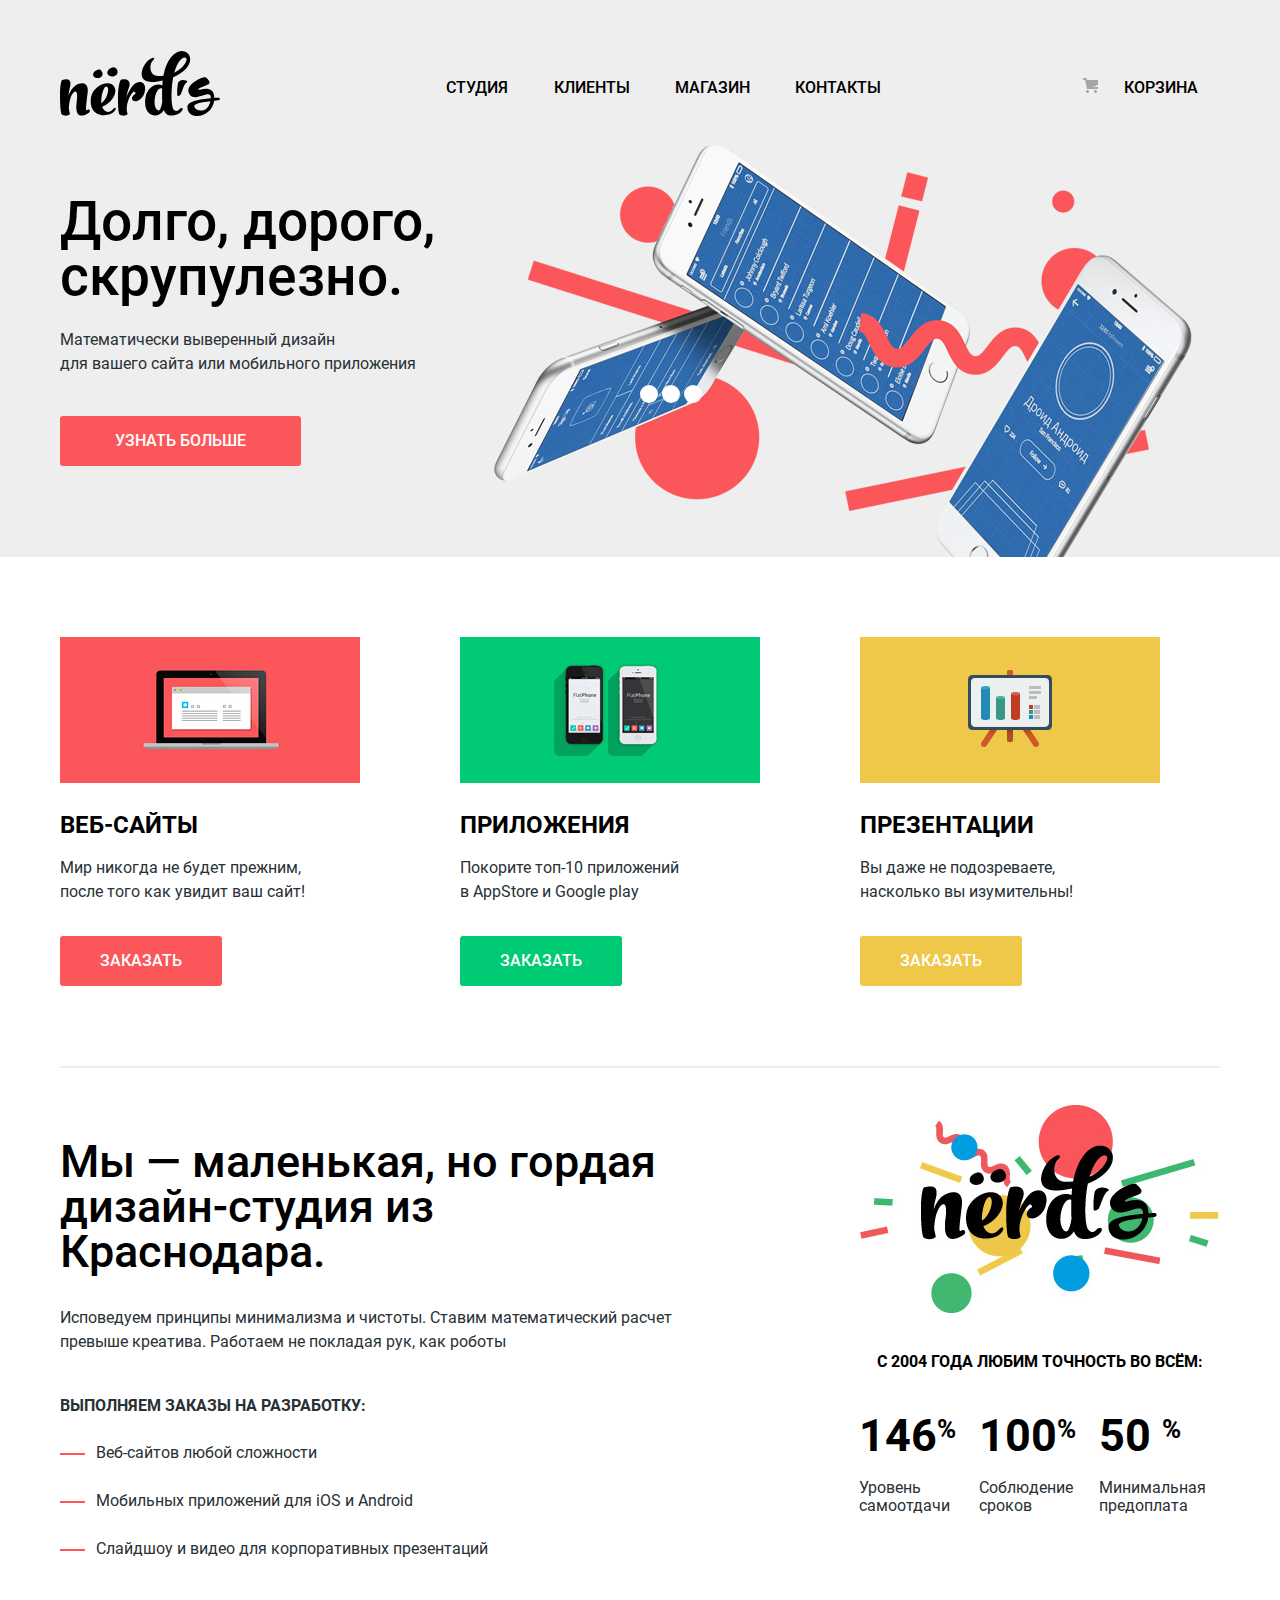
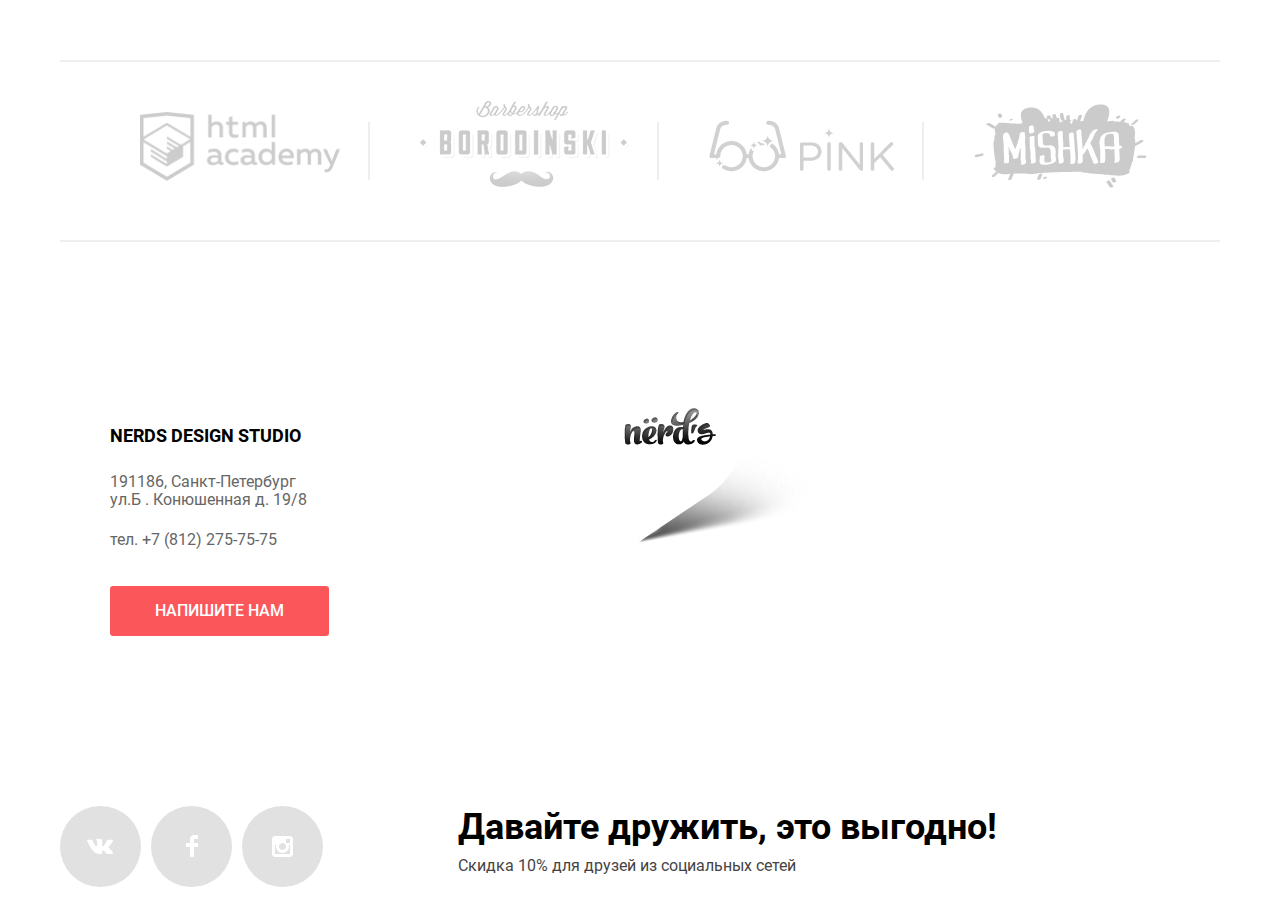
==== index.html @ 98591661 "Внес правки" ====
<!DOCTYPE html>
<html class="page" lang="ru">

<head>
  <meta charset="utf-8">
  <title>HTML Academy: Нёрдс</title>

  <link rel="icon" href="favicon.ico">
  <link rel="icon" href="img/favicon.svg" type="image/svg+xml">
  <link rel="apple-touch-icon" href="favicon/180.png">
  <link rel="manifest" href="manifest.webmanifest">
  <link rel="stylesheet" href="css/normalize.css">
  <link rel="stylesheet" href="css/style.css">

</head>

<body class="page__body">
  <h1 class="visually-hidden">Веб-студия Нёрдс</h1>


  <header class="header">

    <!--Меню сайта , navigation-->
    <nav class="navigation wrapper">

      <a class="navigation__logo" href="">
        <svg width="160" height="66" viewBox="0 0 160 66" fill="none" xmlns="http://www.w3.org/2000/svg">
          <path fill-rule="evenodd" clip-rule="evenodd"
            d="M48.031 24.783C51.682 28.757 59.647 25.158 57.062 19.861C55.336 16.305 52.75 17.13 50.904 18.041C47.208 19.82 46.509 23.088 48.031 24.783ZM42.105 22.002C44.481 26.868 37.168 30.173 33.813 26.523C32.415 24.968 33.058 21.963 36.449 20.33C38.146 19.494 40.522 18.734 42.105 22.002ZM157.936 50.374C156.715 50.5332 155.442 50.6425 154.221 50.7474L154.179 50.751V50.807C151.764 68.171 127.991 71.038 127.4 57.406C127.131 51.239 138.993 49.456 150.798 48.318C151.007 42.9112 147.233 44.1234 142.648 45.5959C137.829 47.1437 132.115 48.979 129.19 43.717C124.171 34.692 143.822 25.779 145.918 27.615C152.271 33.1766 149.4 34.2063 144.727 35.8824L144.539 35.95C135.049 39.36 138.748 40.057 140.028 39.676C147.597 37.423 154.394 38.636 154.34 47.993C154.955 47.9419 155.557 47.9025 156.154 47.8634L156.154 47.8634C156.807 47.8207 157.452 47.7784 158.097 47.722C160.403 47.507 160.564 50.157 157.936 50.374ZM150.422 51.13C141.298 52.158 133.409 53.566 134.269 56.485C135.985 62.058 147.846 63.303 150.422 51.13ZM117.79 34.23C116.975 39.88 116.996 45.881 117.678 45.918C118.012 45.937 119.982 45.572 120.617 44.411C121.226 43.2934 121.794 41.7543 122.388 40.141L122.388 40.1409L122.388 40.1409L122.388 40.1408L122.388 40.1407L122.388 40.1406L122.388 40.1405C123.586 36.8907 124.895 33.3397 126.883 32.324C129.725 30.873 118.795 27.279 117.79 34.23ZM28.883 62.666C20.964 68.004 14.664 66.825 16.671 51.818C18.121 40.914 15.723 40.297 13.549 42.376C10.704 45.073 8.921 52.099 8.865 58.788C9.12323 60.3951 9.45828 61.9889 9.869 63.564C10.203 65.194 4.962 66.879 1.895 64.575C0.837 63.79 0 55.865 0 45.131C0 36.307 1.171 30.236 2.23 29.956C10.259 27.765 11.542 31.304 9.813 37.937C9.12537 40.5343 8.65871 43.1851 8.418 45.861C10.091 41.197 12.489 37.376 15.221 35.688C22.637 31.024 28.826 33.215 27.655 42.489C25.648 59.069 25.481 61.316 27.265 60.024C29.496 58.45 30.945 61.262 28.883 62.666ZM41.766 65.142C47.176 65.761 52.807 64.074 54.982 60.59C56.821 57.667 55.316 56.655 53.197 59.015C48.737 64.131 44.109 61.826 42.158 56.655L42.66 56.487C52.082 52.721 57.992 42.493 54.257 36.704C49.126 28.723 33.069 35.86 31.061 47.045C29.221 57.386 34.016 64.299 41.766 65.142ZM41.377 53.172C47.232 49.013 49.183 39.852 47.566 37.267C45.838 34.57 42.492 38.784 41.321 49.013C41.21 50.474 41.21 51.878 41.377 53.172ZM77.125 51.051C79.188 50.376 81.494 48.499 83.091 45.992C83.538 45.289 83.914 44.657 84.43 43.012C84.3675 43.2111 84.3915 43.1204 84.4509 42.8953C84.5588 42.4863 84.7839 41.6335 84.82 41.271C84.82 41.215 84.876 40.932 84.932 40.822C86.157 33.965 81.921 30.086 76.065 33.009C72.776 34.638 68.706 40.822 66.253 47.51C66.866 43.912 67.925 40.484 69.096 37.111C71.103 31.154 67.368 28.119 60.956 29.862C59.896 30.143 57.945 37.955 57.945 46.779C57.945 57.513 58.503 63.695 59.562 64.483C62.628 66.843 68.092 65.101 67.535 63.527C67.3189 62.9291 67.1554 62.3284 66.9926 61.7303L66.977 61.673C66.977 61.504 66.977 61.335 66.922 61.167C65.861 54.196 69.933 44.532 73.278 41.946C74.17 41.215 75.396 41.721 75.564 43.632C72.832 44.981 71.94 47.342 71.94 48.353C71.94 51.107 74.727 51.781 77.125 51.051Z"
            fill="black" />
          <path fill-rule="evenodd" clip-rule="evenodd"
            d="M113.207 27.161C112.726 29.6539 112.354 32.1666 112.092 34.692C111.033 44.752 111.48 53.688 112.705 57.678C113.431 59.815 116.162 62.624 118.783 59.701C121.626 56.498 124.75 58.352 120.957 62.117C118.617 64.422 114.268 65.995 109.918 65.545C106.795 65.152 104.9 63.13 103.784 60.04C103.34 60.938 102.837 61.725 102.224 62.342C100.105 64.535 97.5389 65.772 94.2499 65.434C87.6129 64.704 83.7119 57.511 85.5509 47.281C87.5029 36.49 96.87 32.556 102.279 35.424C102.391 34.075 102.502 32.725 102.614 31.32C102.641 31.1795 102.655 31.039 102.669 30.8985C102.683 30.758 102.696 30.6175 102.724 30.477C101.079 30.8387 99.424 31.1575 97.7619 31.433C73.7869 35.423 82.0399 15.864 87.8939 10.75C94.53 5.017 95.2539 8.895 93.1909 10.188C89.5109 12.548 87.8939 26.093 98.4319 26.093C100.161 26.093 101.778 25.981 103.394 25.812C106.685 7.49 116.665 -1.391 124.75 1.532C133.726 4.792 132.779 19.067 113.207 27.161ZM102.279 51.554C102.055 48.012 102.055 44.022 102.112 39.918C102.112 39.6576 102.127 39.3974 102.141 39.1449C102.155 38.9068 102.168 38.6754 102.168 38.457C98.8219 36.939 95.5329 42.11 94.6949 49.249C93.7489 57.622 97.483 62.062 99.6029 60.04C101.22 58.409 102.056 53.237 102.279 51.554ZM126.365 8.389C124.581 5.747 118.058 8.951 114.267 22.721C123.802 18.167 127.593 10.299 126.365 8.389Z"
            fill="black" />
        </svg>
      </a>

      <ul class="navigation__list">
        <li class="navigation__item">
          <a href="blank.html">Студия</a>
        </li>
        <li class="navigation__item">
          <a href="blank.html">Клиенты</a>
        </li>
        <li class="navigation__item">
          <a href="catalog.html">Магазин</a>
        </li>
        <li class="navigation__item">
          <a href="blank.html">Контакты</a>
        </li>

      </ul>

      <div class="basket">
        <a href="blank.html">
          <svg width="15" height="15" viewBox="0 0 15 15" fill="none" xmlns="http://www.w3.org/2000/svg">
            <path
              d="M4.5 15C5.32843 15 6 14.3284 6 13.5C6 12.6716 5.32843 12 4.5 12C3.67157 12 3 12.6716 3 13.5C3 14.3284 3.67157 15 4.5 15Z"
              fill="#A6A6A6" />
            <path
              d="M12.5 15C13.3284 15 14 14.3284 14 13.5C14 12.6716 13.3284 12 12.5 12C11.6716 12 11 12.6716 11 13.5C11 14.3284 11.6716 15 12.5 15Z"
              fill="#A6A6A6" />
            <path d="M15 2H4.07L3.648 0H0V2H2.031L4.016 11H15V9H9.441L15 6.951V2Z" fill="#A6A6A6" />
          </svg>
          <span>Корзина</span>
        </a>
      </div>

    </nav>

  </header>



  <main class="container">
    <!-- Описываем содержание страницы. -->

    <section class="slider">

      <div class="wrapper">
        <ul class="slider__list">

          <li class="slider__item slider__item--current">

            <div class="slider__item--description">

              <h2>Долго, дорого,
                скрупулезно.</h2>
              <p>Математически выверенный дизайн
                для вашего сайта или мобильного приложения</p>
              <a class="button button--item" href="blank.html"><span>УЗНАТЬ БОЛЬШЕ</span></a>
              <!--- <img src="img/slider-first.png" width="760" height="431" alt="Слайд-1">-->
            </div>
          </li>

          <li class="slider__item">
            <div class="slider__item--description">
              <h2>Любим математику
                как никто другой</h2>
              <p>Никакого креатива, только математические формулы
                для расчета идеальных пропорций.</p>
              <a class="button button--item" href="blank.html"> <span>УЗНАТЬ БОЛЬШЕ</span></a>
              <!-- <img src="img/slider-second.png" width="760" height="431" alt="Слайд-2">-->
            </div>
          </li>

          <li class="slider__item">

            <div class="slider__item--description">
              <h2>Только ночь,
                только хардкор</h2>
              <p>Работать днем, как все? Мы против этого.
                Ближе к полуночи работа только начинается.</p>
              <a class="button button--item" href="blank.html"><span>УЗНАТЬ БОЛЬШЕ</span></a>
              <!--<img src="img/slider-third.png" width="760" height="431" alt="Слайд-3"> -->
            </div>
          </li>


        </ul>

        <div class="slider__navigation wrapper">
          <button class="slider__button slider__button--current" type="button" aria-label="Слайд-1"></button>
          <button class="slider__button" type="button" aria-label="Слайд-2"></button>
          <button class="slider__button" type="button" aria-label="Слайд-3"></button>
        </div>
      </div>

    </section>

    <!-- Раздел Услуги-->
    <section class="offers wrapper">

      <ul class="offers__list">

        <li class="offers__item offers__item--websites">
          <img src="img/website.jpg" width="300" height="146" alt="картинка веб-сайты">
          <h2>ВЕБ-САЙТЫ</h2>
          <p>Мир никогда не будет прежним,
            после того как увидит ваш сайт!</p>
          <a class="button button--red" href="blank.html">
            <span>Заказать</span>
          </a>
        </li>

        <li class="offers__item offers__item--applications">
          <img src="img/applications.jpg" width="300" height="146" alt="картинка приложения">
          <h2>Приложения</h2>
          <p>Покорите топ-10 приложений
            в AppStore и Google play</p>
          <a class="button button--green" href="blank.html"><span>
              Заказать</span>
          </a>
        </li>

        <li class="offers__item offers__item--presentations">
          <img src="img/presentations.jpg" width="300" height="146" alt="картинка презентации">
          <h2>Презентации</h2>
          <p>Вы даже не подозреваете,
            насколько вы изумительны!</p>
          <a class="button button--yellow" href="blank.html">
            <span>Заказать</span>
          </a>
        </li>

      </ul>

    </section>

    <!--Раздел о Компании-->

    <div class="about-company wrapper">

      <section class="company">
        <p class="company__title">Мы &mdash; маленькая, но гордая дизайн-студия из Краснодара.</p>

        <p class="company__text">Исповедуем принципы минимализма и чистоты. Ставим математический расчет
          превыше креатива. Работаем не покладая рук, как роботы</p>

        <h3>ВЫПОЛНЯЕМ ЗАКАЗЫ НА РАЗРАБОТКУ:</h3>

        <ul class="company__list">
          <li class="company__item">Веб-сайтов любой сложности</li>
          <li class="company__item">Мобильных приложений для iOS и Android</li>
          <li class="company__item">Слайдшоу и видео для корпоративных презентаций</li>
        </ul>

      </section>

      <!--Статистика компании-->
      <section class="statistics">
        <img src="img/nerds-logo-stats.png" width="360" height="208" alt="логотип дизайн-студии Нёрдс">

        <h3>с 2004 года любим точность во всём:</h3>

        <ul class="indication">

          <li>
            <p class="indication__term">146<sup>%</sup></p>
            <p class="indication__text">Уровень самоотдачи</p>
          </li>

          <li>
            <p class="indication__term">100<sup>%</sup></p>
            <p class="indication__text">Соблюдение сроков</p>
          </li>

          <li>
            <p class="indication__term">50 <sup>%</sup></p>
            <p class="indication__text">Минимальная предоплата</p>
          </li>

        </ul>

      </section>

    </div>

    <!--Клиенты студии Нёрдс?-->
    <section class="clients wrapper">

      <ul class="clients__list">
        <li class="clients__item">
          <a class="clients__link" href="https://htmlacademy.ru/intensive/htmlcss">
            <img src="img/htmlacademy-logo.png" width="200" height="68" alt="логотип htmlacademy">
          </a>
        </li>
        <li class="clients__item">
          <a class="clients__link" href="blank.html">
            <img src="img/barbershop-logo.png" width="209" height="90" alt="логотип барбершоп Бородинский">
          </a>
        </li>
        <li class="clients__item">
          <a class="clients__link" href="blank.html">
            <img src="img/pink-logo.png" width="185" height="52" alt="логотип Pink">
          </a>
        </li>
        <li class="clients__item">
          <a class="clients__link" href="blank.html">
            <img src="img/mishka-logo.png" width="173" height="84" alt="логотип Mishka">
          </a>
        </li>

      </ul>

    </section>

  </main>


  <footer class="footer">

    <!--Как нас найти?-->

    <div class="map-contacts">
      <iframe class="map"src="https://www.google.com/maps/embed?pb=!1m18!1m12!1m3!1d1998.6037872533216!2d30.320858716014556!3d59.93871648187625!2m3!1f0!2f0!3f0!3m2!1i1024!2i768!4f13.1!3m3!1m2!1s0x4696310fca145cc1%3A0x42b32648d8238007!2z0JHQvtC70YzRiNCw0Y8g0JrQvtC90Y7RiNC10L3QvdCw0Y8g0YPQuy4sIDE5LzgsINCh0LDQvdC60YIt0J_QtdGC0LXRgNCx0YPRgNCzLCAxOTExODY!5e0!3m2!1sru!2sru!4v1614189239949!5m2!1sru!2sru"
        width="1400" height="416" style="border:0;" allowfullscreen="" loading="lazy">
      </iframe>
      <section class="contacts wrapper">
        <div class="write-us">
          <p class="contacts__title">NERDS DESIGN STUDIO</p>
          <p class="contacts__adress">191186, Санкт-Петербург
            ул.Б . Конюшенная д. 19/8</p>
          <p class="contacts__phone">тел.
            <a href="tel:+78122757575">+7 (812) 275-75-75</a>
          </p>
          <button class="button button--contacts" type="button">Напишите нам</button>
        </div>
        <img class="marker" src="./img/marker-on-map.png" alt="маркер на карте">
      </section>
    </div>

    <div class="socials-discount wrapper">
      <ul class="socials">
        <li class="socials__item">
          <a class="socials__button" href="https://vk.com" aria-label="vk">
            <svg aria-hidden="true" focusable="false" width="27" height="15" viewBox="0 0 27 15" fill="none"
              xmlns="http://www.w3.org/2000/svg">
              <path
                d="M16.138 11.51C17.094 11.201 18.318 13.55 19.621 14.449C20.599 15.13 21.348 14.983 21.348 14.983L24.821 14.933C24.821 14.933 26.636 14.821 25.778 13.379C25.707 13.259 25.275 12.31 23.193 10.357C21.016 8.31404 21.311 8.64504 23.932 5.11304C25.529 2.96004 26.168 1.64504 25.968 1.08504C25.776 0.546037 24.603 0.686037 24.603 0.686037L20.69 0.713037C20.309 0.714037 19.986 0.832037 19.839 1.22804C19.836 1.23204 19.218 2.89404 18.394 4.30704C16.653 7.29604 15.958 7.45504 15.67 7.26804C15.009 6.83504 15.176 5.53104 15.176 4.60404C15.176 1.70704 15.608 0.499037 14.33 0.187037C13.903 0.0830374 13.591 0.0150374 12.502 0.00503741C11.11 -0.0159626 9.92797 0.00503743 9.25797 0.334037C8.81297 0.557037 8.47197 1.04604 8.67897 1.07404C8.93897 1.10904 9.52197 1.23404 9.83397 1.66004C10.235 2.21204 10.223 3.44904 10.223 3.44904C10.223 3.44904 10.452 6.86004 9.68297 7.28304C9.15497 7.57304 8.43297 6.98104 6.87997 4.26704C6.08697 2.87904 5.48797 1.34504 5.48797 1.34504C5.48797 1.34504 5.37197 1.06004 5.16197 0.904037C4.91197 0.719037 4.56197 0.660037 4.56197 0.660037L0.84797 0.684037C0.84797 0.684037 0.28997 0.700037 0.0849697 0.946037C-0.0970303 1.16404 0.0699697 1.61404 0.0699697 1.61404C0.0699697 1.61404 2.97897 8.49504 6.27297 11.961C9.29297 15.143 12.725 14.932 12.725 14.932H14.28C14.28 14.932 14.749 14.878 14.989 14.62C15.213 14.38 15.203 13.929 15.203 13.929C15.203 13.929 15.172 11.82 16.138 11.51Z"
                fill="white" />
            </svg>
          </a>
        </li>
        <li class="socials__item">
          <a class="socials__button" href="https://facebook.com" aria-label="facebook">
            <svg aria-hidden="true" focusable="false" width="12" height="22" viewBox="0 0 12 22" fill="none"
              xmlns="http://www.w3.org/2000/svg">
              <path d="M12 4V0H8C5.79086 0 4 1.79086 4 4V8H0V12H4V22H8V12H12V8H8V4H12Z" fill="white" />
            </svg>
          </a>
        </li>
        <li class="socials__item">
          <a class="socials__button" href="https://instagram.com" aria-label="instagram">
            <svg aria-hidden="true" focusable="false" width="21" height="21" viewBox="0 0 21 21" fill="none"
              xmlns="http://www.w3.org/2000/svg">
              <path fill-rule="evenodd" clip-rule="evenodd"
                d="M3 0H18C19.65 0 21 1.35 21 3V18C21 19.65 19.65 21 18 21H3C1.35 21 0 19.65 0 18V3C0 1.35 1.35 0 3 0ZM14 10.5C14 8.57 12.43 7 10.5 7C8.57 7 7 8.57 7 10.5C7 12.43 8.57 14 10.5 14C12.43 14 14 12.43 14 10.5ZM3 18V9H4.181C4.0626 9.49127 4.00186 9.99467 4 10.5C4 14.0899 6.91015 17 10.5 17C14.0899 17 17 14.0899 17 10.5C16.9986 9.99464 16.9379 9.49118 16.819 9H18V18H3ZM14 7H18V3H14V7Z"
                fill="white" />
            </svg>
          </a>
        </li>
      </ul>

      <div class="discount">
        <p class="discount__title">Давайте дружить, это выгодно!</p>
        <p class="discount__text">Скидка 10% для друзей из социальных сетей</p>
      </div>

    </div>

    <div class="popup-write-us wrapper">
      <h2 class="popup__title">НАПИШИТЕ НАМ</h2>
      <form class="feedback" action="https://echo.htmlacademy.ru" method="GET">
        <label for="name" class="feedback__name">Ваше имя:
          <input type="text" name="name" placeholder="Имя Фамилия">
        </label>
        <label for="email" class="feedback__email">Ваш email:
          <input id="email" type="text" name="email" placeholder="email@example.com">
        </label>
        <label for="textarea" class="feedback__textarea">Текст письма:
          <input id="textarea" type="text" name="textarea" placeholder="В свободной форме"></input>
        </label>
        <button class="button button--feedback" type="button" aria-label="кнопка отправить">Напишите нам</button>
      </form>
    </div>

  </footer>
</body>

</html>
---- css/style.css ----
/* FONTS */

@font-face {

  font-family: "Roboto";
  src:
    local("Roboto"),
    url("../fonts/roboto.woff2") format("woff2"),
    url("../fonts/roboto.woff") format("woff");
  font-weight: 400;
  font-style: normal;

}

@font-face {

  font-family: "Roboto";
  src:
    url("../fonts/robotobold.woff2") format("woff2"),
    url("../fonts/robotobold.woff") format("woff");
  font-weight: 700;
  font-style: bold;

}

@font-face {

  font-family: "Roboto";
  src:
    url("../fonts/robotomedium.woff2") format("woff2"),
    url("../fonts/robotomedium.woff") format("woff");
  font-weight: 500;
  font-style: normal;

}

/* CUSTOM COLORS */

:root {

  --basic-text-black: #283136;
  --basic-black: #000000;
  --basic-light-black: #4D4D4D;
  --basic-red: #FB565A;
  --basic-grey: #EEEEEE;
  --basic-green: #00CA74;
  --basic-yellow: #EFC849;
  --basic-shadow-grey: #E1E1E1;
  --basic-white: #FFFFFF;
  --contacts-grey: #666666;
  --focus-red: #E74246;
  --active-red: #D7373B;
  --focus-green: #00BC6C;
  --active-green: #00AA62;
  --focus-yellow: #EAB534;
  --active-yellow: #E5A722;
  --focus-grey: #DFDFDF;
  --active-grey: #D5D5D5;

}

/* GLOBAL */

.page {

  height: 100%;

}

.page__body {

  display: grid;
  grid-template-rows: min-content 1fr min-content;
  align-content: start;
  min-height: 100%;

  margin: 0;
  padding: 0;

  font-family: "Roboto", "Arial", sans-serif;
  font-size: 16px;
  line-height: 24px;
  font-weight: 400;
  color: var(--basic-text-black);
  background: var(--basic-white);

}

.visually-hidden {

  position: absolute;
  clip: rect(1px, 1px, 1px, 1px);
  padding: 0;
  border: 0;
  height: 1px;
  width: 1px;
  overflow: hidden;

}

img {

  max-width: 100%;
  height: auto;

}

.header {

  background-color: var(--basic-grey);

}

.wrapper {

  max-width: 1160px;
  margin: 0 auto;

}

.button {

  display: inline-block;
  padding: 16px 40px;

  font-style: normal;
  font-weight: 500;
  font-size: 16px;
  line-height: 18px;
  text-align: center;
  text-decoration: none;
  text-transform: uppercase;

  border-radius: 3px;
  border: none;
  color: var(--basic-white);
  background: var(--basic-red);

  transition: 0.6s ease-in-out
}

.button:focus,
.button:hover {

  background-color: var(--focus-red);

}

.button:active {

  background: var(--active-red);
  box-shadow: inset 0px 3px 0px rgba(0, 1, 1, 0.1);

}



/* navigation */

.navigation__logo {

  min-height: 65px;
  margin-top: 0;

}

.navigation__logo--catalog:hover,
.navigation__logo--catalog:focus {

  opacity: 0.7;

}

.navigation__logo--catalog:active {

  opacity: 0.3;

}

.navigation {

  display: grid;
  grid-template-columns: 160px 1fr 160px;
  column-gap: 40px;
  align-items: center;
  justify-items: center;
  margin-top: 50px;
  line-height: 30px;
  font-weight: 500;
  color: var(--basic-black);
  background-color: transparent;
  text-transform: uppercase;

}



.navigation__list {

  display: flex;
  flex-direction: row;
  flex-wrap: wrap;
  justify-content: center;
  min-width: 100%;
  min-height: 30px;
  margin: 0;
  padding: 0;
  list-style-type: none;

}

.navigation__item {

  position: relative;
  text-align: center;
  padding-left: 45px;
  min-width: 65px;

}



.navigation__item--current a::before {

  content: "";
  position: absolute;
  bottom: -15px;
  right: 0;
  min-width: 75px;
  height: 2px;
  background-color: var(--basic-red);
  opacity: 1;

}


.navigation__list a,
.basket a {

  color: var(--basic-black);
  text-decoration: none;

}

.basket {

  position: relative;
  text-align-last: justify;
  width: 115px;

}

.navigation__list a:hover,
.navigation__list a:focus,
.basket a:hover span,
.basket a:focus span {

  color: var(--basic-red);
  transition: 0.6s ease-in-out
}

.navigation__list a:active,
.basket a:active span {

  color: var(--basic-black);
  opacity: 30%;
  transition: 0.25s ease-in-out
}

.basket a:active>svg {

  opacity: none;

}

.basket a:active::after {

  content: "";
  position: absolute;
  bottom: -15px;
  right: 0;
  width: 100%;
  height: 2px;
  background-color: var(--basic-red);
  transition: 0.25s ease-in-out
}

/* slider */

.slider {

  position: relative;
  background-color: var(--basic-grey);

}



.slider__list {

  display: grid;
  margin: 0;
  padding: 0;
  min-height: 431px;
  list-style-type: none;
  text-align: left;

}

.slider__item--description {

  max-width: 530px;
  white-space: pre-line;
  padding-top: 20px;

}


.slider__item h2 {

  margin: 0;
  padding: 0;
  font-style: normal;
  font-weight: 500;
  font-size: 55px;
  line-height: 55px;
  color: var(--basic-black);

}

.slider__item p {

  margin: 0;
  padding: 0;
  margin-bottom: 16px;

}

.slider__item:first-child {

  background-image: url(../img/slider-first.png);
  background-position: right top;
  background-repeat: no-repeat;
}

.slider__item:nth-child(2) {

  background-image: url(../img/slider-second.png);
  background-position: right top;
  background-repeat: no-repeat;

}

.slider__item:nth-child(3) {

  background-image: url(../img/slider-third.png);
  background-position: right top;
  background-repeat: no-repeat;

}

.slider__item {

  display: none;

}

.slider__item--current {

  display: block;

}

.slider__navigation {

  position: absolute;
  top: 60%;
  left: 50%;

}

.slider__button {

  position: relative;
  border-radius: 50%;
  height: 18px;
  width: 18px;
  background: var(--basic-white);
  outline: none;
  border: none;

}

.slider__button--current {

  cursor: pointer;
  color: var(--contacts-grey);

}


/* offers */


.offers {

  padding: 0;
  margin-top: 80px;
  margin-bottom: 80px;

  background-color: var(--basic-white);


}



.offers__list {

  display: grid;
  padding: 0;
  grid-template-columns: repeat(3, 300px);
  column-gap: 100px;
  list-style: none;
}

.offers__item h2 {

  margin-bottom: 16px;
  font-family: "Roboto";
  font-style: normal;
  font-weight: 700;
  font-size: 24px;
  line-height: 30px;
  color: var(--basic-black);
  text-transform: uppercase;

}


.offers__item p {

  white-space: pre-line;
  min-width: 280px;
  min-height: 48px;
  margin-bottom: 32px;

}


/* company */


.about-company {

  display: grid;
  padding: 0;
  margin-bottom: 75px;
  grid-template-columns: 1fr 1fr;
  column-gap: 149px;
  grid-template-rows: 1fr;

}

.about-company::after {

  content: "";
  display: block;
  position: absolute;
  width: 1160px;
  height: 2px;
  background-color: var(--basic-grey);
  margin-bottom: 30px;

}

.company {

  min-width: 650px;
  margin-top: 73px;

}

.company h3 {

  margin-top: 40px;
  margin-bottom: 23px;
  font-family: inherit;
  font-size: 16px;
  font-weight: 700;
  color: var(--basic-text-black);
  text-transform: uppercase;

}

.company__title {

  margin: 0;
  margin-bottom: 32px;
  font-family: inherit;
  font-style: normal;
  font-weight: 500;
  font-size: 45px;
  line-height: 45px;
  color: var(--basic-black);

}

.company__text {

  margin: 0;

}

.company__list {

  position: relative;
  margin: 0;
  padding: 0;
  list-style: none;

}

.company__item {

  position: relative;
  padding-left: 36px;
  margin-bottom: 24px;

}

.company__item::before {

  content: "";
  position: absolute;
  left: 0;
  top: 50%;
  width: 25px;
  height: 2px;
  background-color: var(--basic-red);

}

/* company statistic */


.statistics {

  margin: 0;
  margin-top: 39px;
  padding: 0;

}

.statistics h3 {

  margin-top: 30px;
  margin-bottom: 30px;
  text-align: center;
  font-style: normal;
  font-weight: 700;
  font-size: 16px;
  line-height: 24px;
  text-transform: uppercase;
  color: var(--basic-black);

}

.indication {

  display: flex;
  align-items: flex-start;
  flex-direction: row;
  flex-wrap: wrap;
  list-style-type: none;
  padding: 0;
  margin: 0;

}

.indication li {

  max-width: 120px;
}

.indication__term {

  margin: 0;
  margin-bottom: 11px;
  font-family: "Roboto";
  font-style: normal;
  font-weight: 700;
  font-size: 45px;
  line-height: 64px;
  color: var(--basic-black);

}

.indication__text {

  margin: 0;
  font-family: inherit;
  font-weight: 400;
  font-style: normal;
  font-size: 16px;
  line-height: 18px;
  color: var(--basic-text-black);

}

.indication sup {

  font-weight: 700;
  font-style: normal;
  font-size: 26px;
  line-height: 40px;
  color: var(--basic-black);

}


.clients {

  position: relative;
  display: flex;
  height: 180px;
  flex-wrap: wrap;
  flex-direction: row;
  margin-bottom: 80px;

}

.clients::before,
.clients::after {

  content: "";
  position: absolute;
  opacity: 1;
  width: 100%;
  height: 2px;
  background-color: var(--basic-grey);

}

.clients::after {

  top: 100%;
  left: 0;

}


.clients__list {

  position: relative;
  display: flex;
  justify-content: flex-start;
  align-items: center;
  flex-wrap: wrap;
  padding: 0;
  margin: 0;
  list-style-type: none;

}

.clients__link {

  opacity: 0.2;
  padding-left: 80px;

}

.clients__item::after {

  content: "";
  position: absolute;
  margin: 0;
  width: 58px;
  height: 2px;
  top: 50%;
  opacity: 1;
  background-color: var(--basic-grey);
  transform: rotate(90deg);

}

.clients__item:last-child::after {

  display: none;

}

.clients__link:hover,
.clients__link:focus {

  opacity: 1;
  transition: 0.25s ease-in-out;

}

.clients__link:active {

  opacity: 0.1;

}



/* buttons */


.button--item {

  padding: 16px 55px;
  background: var(--basic-red);
  text-transform: none;

}

.button--item:active>span {

  opacity: 0.3;

}

.button--green {

  background-color: var(--basic-green);

}

.button--green:hover,
.button--green:focus {

  background: var(--focus-green);

}

.button--green:active {

  background: var(--active-green);

}

.button--green:active>span {

  opacity: 0.3;

}

.button--yellow {

  background-color: var(--basic-yellow);

}

.button--yellow:hover,
.button--yellow:focus {

  background: var(--focus-yellow);

}

.button--yellow:active {


  background: var(--active-yellow);

}

.button--yellow:active>span {

  opacity: 0.3;

}

.button--red {

  background-color: var(--basic-red);

}

.button--red:active>span {

  opacity: 0.3;

}

.button--catalog {

  width: 100%;
  margin-top: 57px;
  color: var(--basic-black);
  background: var(--basic-grey);
  text-transform: none;
  cursor: pointer;


}

.button--catalog:hover,
.button--catalog:focus {

  background: var(--focus-grey);
  outline: none;

}

.button--catalog:active {

  background: var(--active-grey);

}

.button--catalog:active>span {

  opacity: 0.3;

}

.button--contacts {

  padding: 16px 45px;
  margin-top: 37px;

}

.button--contacts:hover,
.button--contacts:focus {

  outline: none;

}


.socials__button:hover,
.socials__button:focus {

  background: linear-gradient(0deg, #E74246, #E74246), #FFFFFF;
  transition: 0.25s ease-in-out
}

.socials__button:active {

  background: linear-gradient(0deg, #D7373B, #D7373B), #FFFFFF;
  box-shadow: inset 0px 3px 0px rgba(0, 1, 1, 0.1);
  transition: 0.25s ease-in-out
}

.socials__button:active>svg {

  opacity: 0.3;
  transition: 0.25s ease-in-out
}

.socials__button {

  display: flex;
  align-items: center;
  justify-content: center;
  background: linear-gradient(0deg, #E1E1E1, #E1E1E1), #FFFFFF;
  width: 81px;
  height: 81px;
  border-radius: 50%;

}

.button--pages {

  display: flex;
  flex-wrap: wrap;
  justify-content: center;
  align-items: center;
  height: 50px;
  min-width: 50px;
  padding: 0;
  text-align: center;
  color: var(--basic-black);
  background: var(--basic-grey);

}

.button--pages:focus,
.button--pages:hover {

  background: var(--focus-grey);

}

.button--pages:active {

  background: var(--active-grey);
  box-shadow: inset 0px 3px 0px rgba(0, 1, 1, 0.1);

}

.button--pages:active>span {

  opacity: 0.3;

}

.current {

  box-sizing: border-box;
  background-color: var(--basic-white);
  border: 3px solid var(--basic-grey);
  border-radius: 3px;
  cursor: pointer;

}

.sort__item--button {

  opacity: 0.3;

}

.sort__item--button:hover,
.sort__item--button:focus {

  opacity: 60%;
  color: var(--basic-black);

}

.sort__item--button:active {

  color: var(--basic-black);
  opacity: 100%;

}

.sort__item--current {

  color: var(--basic-black);
  opacity: 100%;

}


/* footer */

.map-contacts {

  position: relative;

}

.contacts {

  position: relative;
  min-width: 1160px;
  margin-bottom: 15px;

}

.map {

  width: 100%;
  height: 416px;

}



.write-us {

  position: absolute;
  text-align: left;
  left: 0;
  bottom: 54px;
  padding: 53px 50px;
  background-color: var(--basic-white);

}



.contacts__title {

  margin: 0;
  margin-bottom: 22px;
  font-style: normal;
  font-weight: 700;
  font-size: 18px;
  line-height: 30px;
  color: var(--basic-black);
  text-transform: uppercase;

}

.contacts__phone,
.contacts__adress {

  white-space: pre-line;
  margin: 0;
  font-weight: 400;
  font-style: normal;
  color: var(--contacts-grey);
  font-size: 16px;
  line-height: 18px;

}

.marker {

  position: absolute;
  bottom: 150px;
  right: 350px;
  margin: auto;
  padding: 50px 50px;

}


.contacts__phone {

  white-space: normal;
  margin-top: 22px;

}

.contacts__phone a {

  font-weight: 400;
  font-style: normal;
  color: var(--contacts-grey);
  font-size: 16px;
  line-height: 18px;
  text-decoration: none;

}

.socials-discount {

  display: grid;
  grid-template-columns: 360px 1fr;

}


.socials {

  display: flex;
  flex-direction: row;
  flex-wrap: wrap;
  margin-top: 48px;
  padding: 0;
  list-style: none;

}

.socials__item {

  padding-right: 10px;

}

.discount {

  display: flex;
  flex-direction: column;
  align-self: center;
  flex-wrap: wrap;
  margin-left: 38px;

}


.discount__title {

  margin: 0;
  padding-top: 25px;
  font-weight: 700;
  font-style: normal;
  font-size: 36px;
  line-height: 36px;
  color: var(--basic-black);
  text-align: left;
  margin-bottom: 0;

}

.discount__text {

  margin: 0;
  padding-top: 10px;
  font-weight: 400;
  font-style: normal;
  font-size: 16px;
  line-height: 22px;
  color: #444444;
  text-align: left;

}

/* POPUP */

.popup-write-us {

  position: fixed;
  top: 0;
  right: 0;
  bottom: 0;
  left: 0;
  margin: auto;
  display: none;
  background: var(--basic-white);
  box-shadow: 0px 20px 40px rgba(0, 0, 0, 0.4);

}

.popup__title {

  position: relative;
  margin: 0;
  padding-left: 100px;
  padding-top: 63px;
  font-style: normal;
  font-weight: 700;
  font-size: 45px;
  line-height: 53px;
  color: var(--basic-black);

}

.popup__title::after {

  content: "";
  position: absolute;
  width: 21px;
  height: 21px;
  right: 100px;
  top: 80px;
  background-image: url(../img/popup-close-icon.svg);
  opacity: 0.3;

}

.popup__title:hover::after {

  opacity: 1;

}

.popup__title:active::after {

  opacity: 0.1;

}


.feedback {

  display: grid;
  margin: 36px 100px 85px 100px;
  grid-template-columns: repeat(2, 360px);
  column-gap: 40px;

}

.feedback input {

  font-family: "Roboto";
  font-style: normal;
  font-weight: 700;
  font-size: 16px;
  line-height: 18px;
  color: #444444;
  opacity: 0.5;

}

.feedback input:focus {

  opacity: 1;

}

.feedback__email {

  display: grid;
  grid-column: 2 / 3;
  grid-row: 1 / 2;

}

.feedback__name {

  display: grid;
  grid-column: 1 / 2;
  grid-row: 1 / 2;

}

.button--feedback {

  display: grid;
  grid-column: 1 / 2;
  grid-row: 3 / 4;
  width: 260px;
  height: 50px;
  outline: none;

}

.feedback__textarea {

  display: grid;
  grid-column: 1 / 3;
  grid-row: 2 / 3;

}

.feedback input {

  margin-top: 9px;
  margin-bottom: 32px;
  border: 2px solid #D7DCDE;
  box-sizing: border-box;
  border-radius: 3px;
  min-height: 50px;

}

.feedback__name input:hover,
.feedback__email input:hover {


  border: 2px solid #B4B9BB;
  min-height: 50px;

}

.feedback__name input:focus,
.feedback__email input:focus {

  border: 2px solid var(--basic-black);
  min-height: 50px;

}

.feedback label {

  font-family: "Roboto";
  font-style: normal;
  font-weight: 700;
  font-size: 16px;
  line-height: 18px;
  color: var(--basic-black);

}

.feedback__textarea input {

  margin-top: 9px;
  margin-bottom: 49px;
  min-height: 118px;
  outline: none;
  text-align: left;
  vertical-align: top;
  border: 2px solid #D7DCDE;
  box-sizing: border-box;
  border-radius: 3px;

}

.feedback__teaxtarea input:focus {

  border: 2px solid var(--basic-black);
  min-height: 118px
}

.feedback__textarea input:hover {

  border: 2px solid #B4B9BB;
  min-height: 118px;

}

/* Catalog Styles */


/* Catalog Form */

.catalog {

  display: grid;
  grid-template-columns: 260px 1fr;
  margin-bottom: 60px;
  margin-top: 55px;

}


.catalog__form fieldset {

  padding: 0;
  margin: 0;
  border: none;

}

.catalog__form {

  grid-row: 1 / 3;

}

.types {

  margin-left: 140px;

}

.header h1 {

  text-align: center;
  font-weight: 500;
  font-style: normal;
  font-size: 55px;
  line-height: 55px;
  color: var(--basic-black);
  padding-top: 65px;
  padding-bottom: 110px;
  margin: 0;
  padding-left: 50px;
  padding-right: 50px;

}

.price__filter {

  margin: 0;
  padding: 0;
  width: 260px;
  margin: 50px auto;

}


.price__controls {

  position: relative;
  height: 41px;
  margin-bottom: 13px;

  padding-top: 39px;
  padding-right: 20px;
  padding-left: 20px;
  background-color: #f1f1f1;
  border-radius: 5px;

}

.button-price {

  position: absolute;
  top: 31px;
  left: 0;
  width: 4px;
  height: 4px;
  padding: 2px;
  border: 8px solid #ffffff;
  background-color: #ababab;
  border-radius: 50%;
  box-shadow: 0 2px 1px 0 #cfcfcf;
  cursor: pointer;

}

.button-price--min {

  left: 18px;

}

.button-price--max {

  left: 160px;

}

.price__scale {

  height: 2px;
  background: #d7dcde;

}

.price__bar {

  width: 70%;
  height: 2px;
  background: #00ca74;

}

.grid,
.features {

  display: flex;
  flex-direction: column;
  width: 208px;

}


.price__value {

  font-style: normal;
  font-weight: 400;
  font-size: 16px;
  line-height: 22px;
  color: var(--basic-text-black);

}


.grid__input+span::before {

  content: "";
  position: absolute;
  left: 0;
  top: 15px;
  width: 25px;
  height: 25px;
  background-image: url(../img/catalog/grid-radio-off.svg);
  background-repeat: no-repeat;
  background-position: 0 0;
  opacity: 0.3;

}

.grid__input+span:hover::before,
.grid__input+span:focus::before {

  opacity: 1;

}

.grid__input:disabled+span::before {

  opacity: 0.1;

}


.grid__input:checked+span::after {

  content: "";
  position: absolute;
  left: 8px;
  top: 23px;
  width: 9px;
  height: 9px;
  background-image: url(../img/catalog/grid-radio-on.svg);
  background-repeat: no-repeat;
  background-position: 0 0;
  opacity: 0.3;

}

.grid__input:checked+span:hover::after,
.grid__input:checked+span:focus::after {

  opacity: 1;

}

.grid__input:checked:disabled+span::after {

  opactiy: 0.1;

}

.price__value input {

  width: 80px;
  padding: 10px 0;
  margin-left: 7px;
  border: none;
  border-radius: 5px;
  text-align: center;
  font-family: inherit;
  font-size: inherit;
  line-height: 22px;
  color: var(--basic-text-black);
  background: var(--basic-grey);

}

.price__value--min-price {

  margin-right: 30px;

}

.features__title,
.grid__title,
.price__title {

  font-style: normal;
  font-weight: 700;
  font-size: 18px;
  line-height: 30px;
  color: var(--basic-black);
  text-transform: uppercase;

}


.grid__text,
.features__text {

  font-style: normal;
  font-weight: 400;
  font-size: 16px;
  line-height: 19px;
  color: var(--basic-text-black);

}



.features__title {

  padding-top: 52px;

}


.features__input+span::before {

  content: "";
  position: absolute;
  display: block;
  left: 0;
  top: 15px;
  width: 23px;
  height: 23px;
  background-image: url(../img/catalog/features-checkbox-off.svg);
  background-repeat: no-repeat;
  background-position: 0 0;
  opacity: 0.3;

}

.features__input:checked+span::before {

  content: "";
  position: absolute;
  left: 0px;
  top: 15px;
  width: 23px;
  height: 23px;
  background-image: url(../img/catalog/features-checkbox-on.svg);
  background-repeat: no-repeat;
  background-position: 0 0;
}

.features__input:checked+span:hover::before,
.features__input:checked+span:focus::before {

  opacity: 1;

}

.features__input:checked:disabled+span::before {

  opacity: 0.1;

}

.features__input:disabled+span::before {

  opacity: 0.1;

}

.features__input+span:hover::before,
.features__input+span:focus::before {

  opacity: 1;

}


.features label,
.grid label {

  position: relative;
  display: block;
  cursor: pointer;
  padding-top: 14px;
  padding-left: 38px;

}

.sort {

  display: flex;
  flex-direction: row;
  justify-content: space-between;
  text-transform: uppercase;

}

.sort__title {

  display: flex;
  margin: 0;
  font-style: normal;
  font-weight: 700;
  font-size: 18px;
  line-height: 30px;
  color: var(--basic-black);

}

.sort__list {

  display: flex;
  align-self: center;
  justify-content: flex-end;
  flex-wrap: wrap;
  margin: 0;
  padding: 0;
  font-style: normal;
  font-weight: 400;
  font-size: 14px;
  line-height: 18px;
  color: var(--basic-black);
  list-style-type: none;

}


.sort__item {

  padding-right: 24px;

}

.sort__item:last-child {

  padding-right: 0;

}

.sort__item:nth-child(4) {

  padding-right: 20px;

}

.sort__item a {

  color: var(--basic-black);
  text-decoration: none;

}

/* templates */


.button--templates {

  margin-top: 32px;
  margin-bottom: 48px;
  padding: 16px 75px;

}

.templates {

  margin-left: 140px;

}

.templates__card {


  position: absolute;
  bottom: 0;
  opacity: 0;
  left: 0;
  width: 100%;
  background: var(--basic-grey);
  text-align: center;
  outline: none;
  cursor: pointer;
  transition: 0.5s ease-in-out
}


.templates__list {

  display: grid;
  grid-template-columns: 1fr 1fr;
  row-gap: 30px;
  column-gap: 41px;
  padding: 0;
  margin: 0;
  margin-top: 49px;
  margin-bottom: 45px;
  list-style: none;

}

.templates__item {

  position: relative;
  min-width: 360px;
  min-height: 580px;
  box-sizing: border-box;

}



.templates__title {

  display: inline-block;
  margin: 0;
  padding-top: 28px;
  padding-bottom: 13px;
  text-decoration: none;
  font-style: normal;
  font-weight: 700;
  font-size: 18px;
  line-height: 30px;
  text-align: center;
  text-transform: uppercase;
  color: var(--basic-black);

}

.templates__title:hover,
.templates__title:focus {

  color: var(--basic-red);

}


.templates__title:active {

  color: var(--basic-black);
  opacity: 30%;

}

.templates__text {

  margin: 0;
  min-width: 255px;
  min-height: 36px;
  white-space: pre-line;
  font-style: normal;
  font-weight: 400;
  font-size: 16px;
  line-height: 18px;
  color: #666666;

}

.templates__item::before {

  content: "";
  display: block;
  position: relative;
  width: 100%;
  height: 40px;
  background-image: url(../img/catalog/browse-template.svg);
  opacity: 0.12;
  top: 0;
  left: 0;

}


.templates__item:hover::before,
.templates__item:focus::before {

  opacity: 1;
}

.templates__item:focus,
.templates__item:hover {

  box-shadow: 0px 6px 15px rgba(0, 1, 1, 0.25);

}


.templates__item:hover>svg,
.templates__item:focus>svg {

  opacity: 1;

}

.templates__item:hover>.templates__card,
.templates__item:focus>.templates__card {

  opacity: 1;

}

.pages {

  display: flex;
  flex-wrap: wrap;
  margin:0;
  padding: 0;
  font-style: normal;
  font-weight: 500;
  font-size: 16px;
  line-height: 18px;
  list-style-type: none;

}

.pages a {


  color: var(--basic-black);
  text-decoration: none;
  margin-right: 10px;
  vertical-align: middle;
}

.pages li:last-child {

  width: 275px;

}
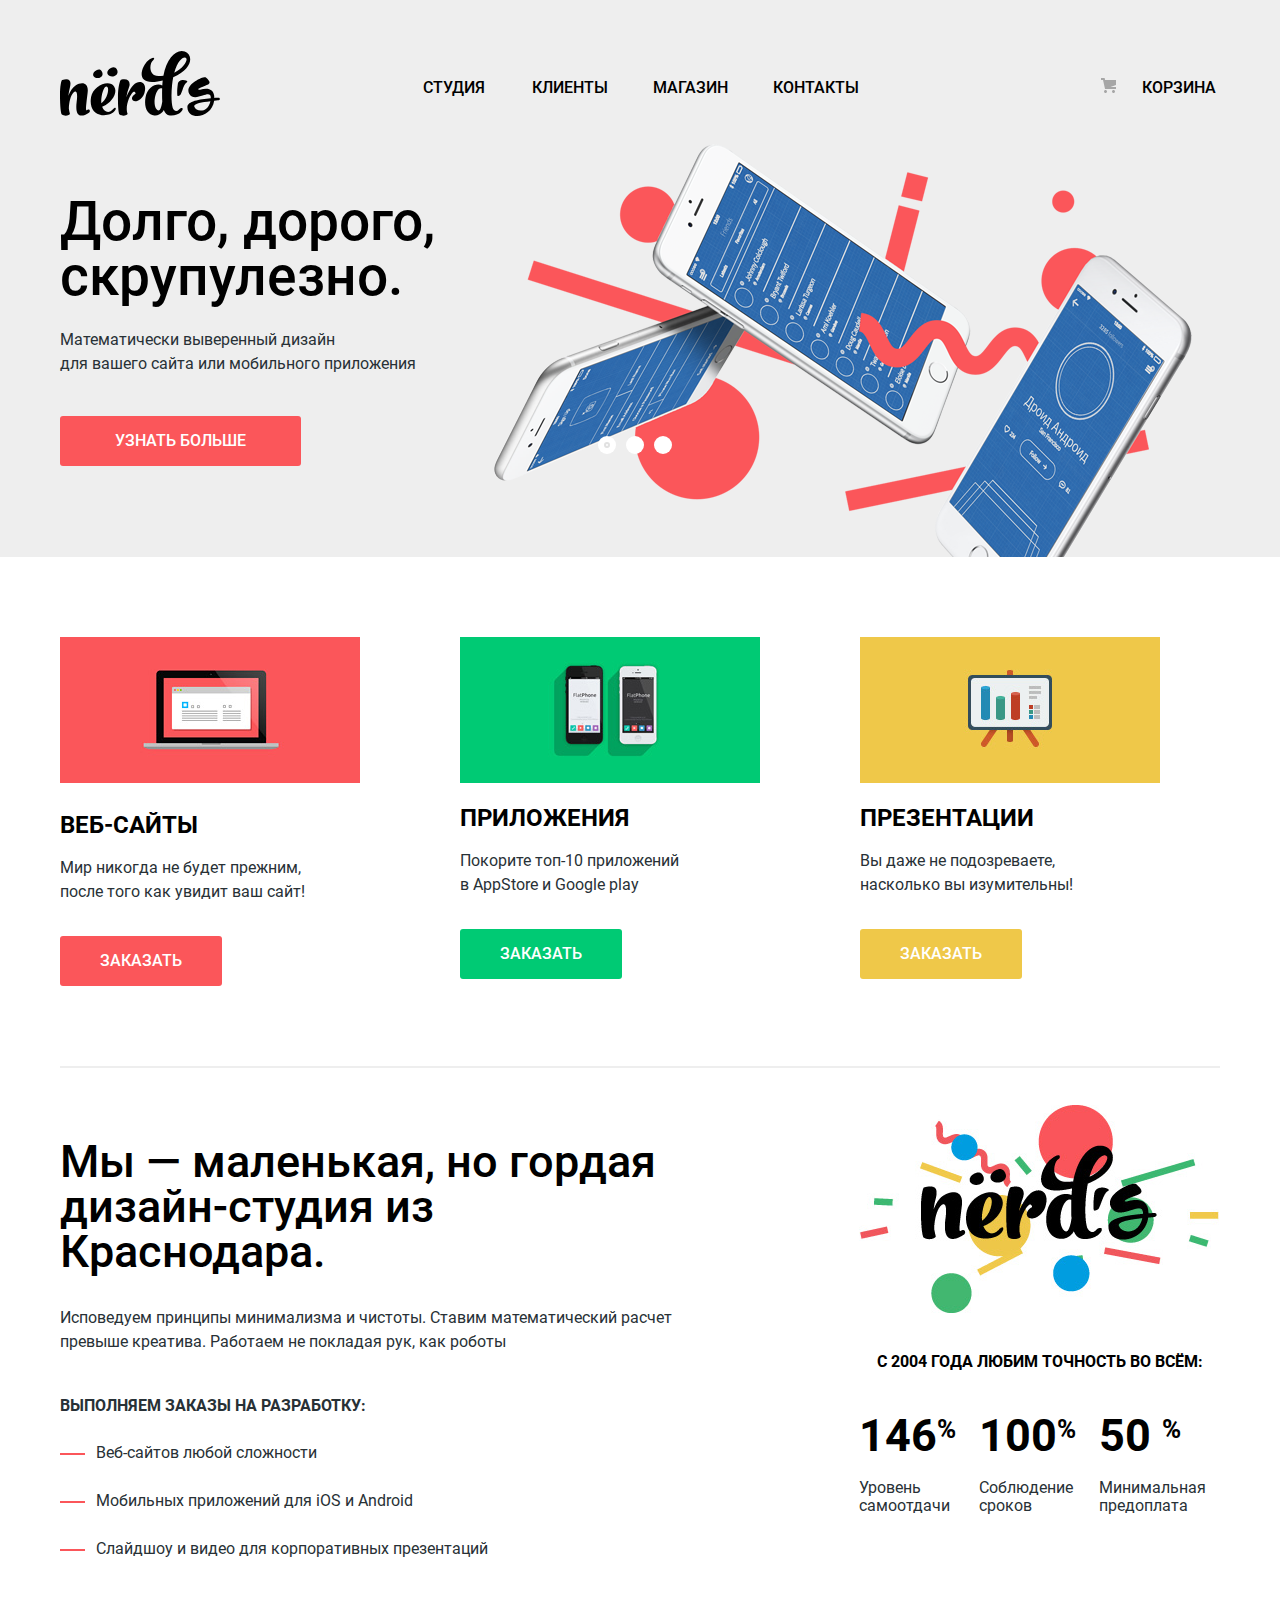
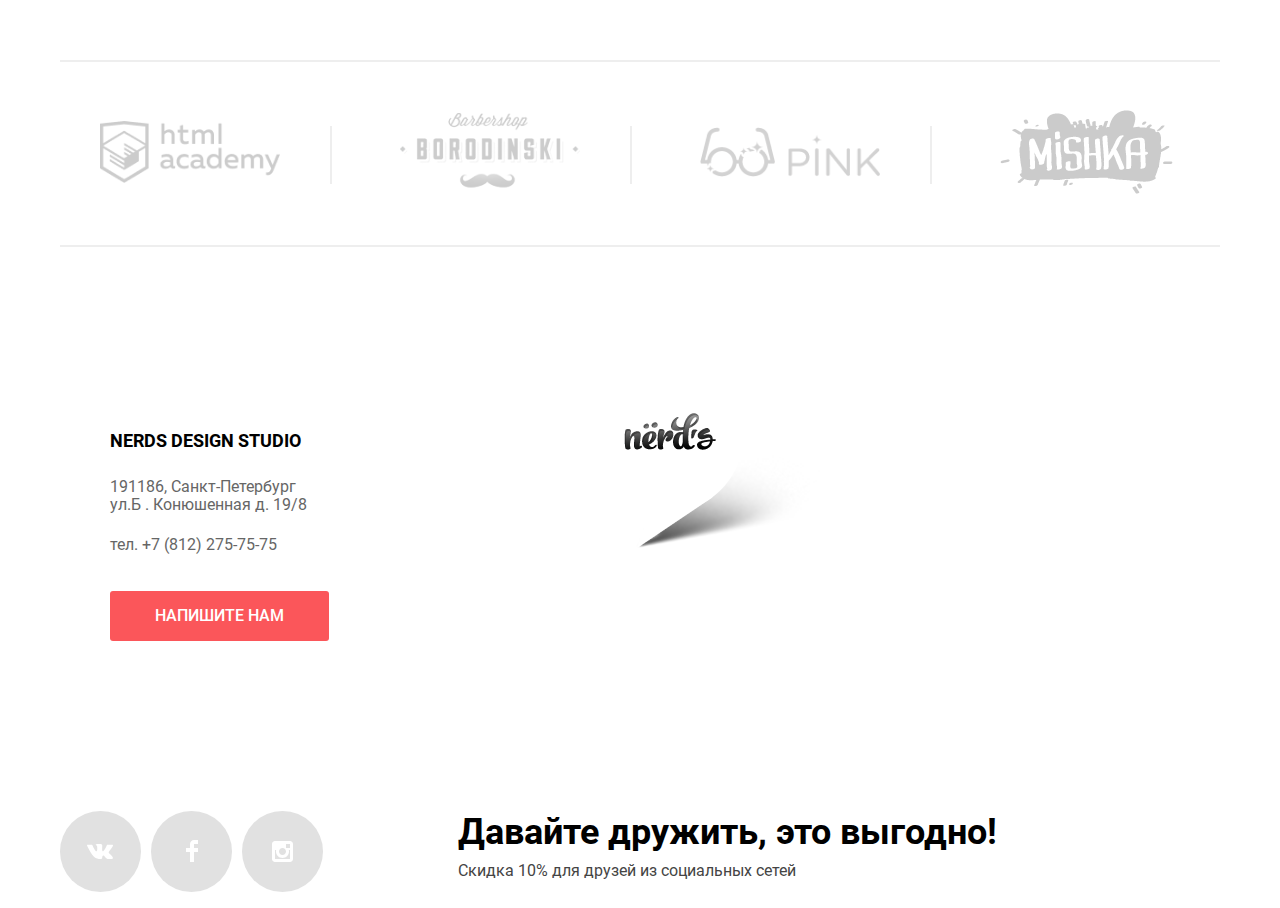
==== commit 656520dd: "внес правки, где-то переделал)" ====
--- a/index.html
+++ b/index.html
@@ -23,7 +23,7 @@
     <!--Меню сайта , navigation-->
     <nav class="navigation wrapper">
 
-      <a class="navigation__logo" href="">
+      <a class="navigation__logo" aria-label="Логотип Нёрдс">
         <svg width="160" height="66" viewBox="0 0 160 66" fill="none" xmlns="http://www.w3.org/2000/svg">
           <path fill-rule="evenodd" clip-rule="evenodd"
             d="M48.031 24.783C51.682 28.757 59.647 25.158 57.062 19.861C55.336 16.305 52.75 17.13 50.904 18.041C47.208 19.82 46.509 23.088 48.031 24.783ZM42.105 22.002C44.481 26.868 37.168 30.173 33.813 26.523C32.415 24.968 33.058 21.963 36.449 20.33C38.146 19.494 40.522 18.734 42.105 22.002ZM157.936 50.374C156.715 50.5332 155.442 50.6425 154.221 50.7474L154.179 50.751V50.807C151.764 68.171 127.991 71.038 127.4 57.406C127.131 51.239 138.993 49.456 150.798 48.318C151.007 42.9112 147.233 44.1234 142.648 45.5959C137.829 47.1437 132.115 48.979 129.19 43.717C124.171 34.692 143.822 25.779 145.918 27.615C152.271 33.1766 149.4 34.2063 144.727 35.8824L144.539 35.95C135.049 39.36 138.748 40.057 140.028 39.676C147.597 37.423 154.394 38.636 154.34 47.993C154.955 47.9419 155.557 47.9025 156.154 47.8634L156.154 47.8634C156.807 47.8207 157.452 47.7784 158.097 47.722C160.403 47.507 160.564 50.157 157.936 50.374ZM150.422 51.13C141.298 52.158 133.409 53.566 134.269 56.485C135.985 62.058 147.846 63.303 150.422 51.13ZM117.79 34.23C116.975 39.88 116.996 45.881 117.678 45.918C118.012 45.937 119.982 45.572 120.617 44.411C121.226 43.2934 121.794 41.7543 122.388 40.141L122.388 40.1409L122.388 40.1409L122.388 40.1408L122.388 40.1407L122.388 40.1406L122.388 40.1405C123.586 36.8907 124.895 33.3397 126.883 32.324C129.725 30.873 118.795 27.279 117.79 34.23ZM28.883 62.666C20.964 68.004 14.664 66.825 16.671 51.818C18.121 40.914 15.723 40.297 13.549 42.376C10.704 45.073 8.921 52.099 8.865 58.788C9.12323 60.3951 9.45828 61.9889 9.869 63.564C10.203 65.194 4.962 66.879 1.895 64.575C0.837 63.79 0 55.865 0 45.131C0 36.307 1.171 30.236 2.23 29.956C10.259 27.765 11.542 31.304 9.813 37.937C9.12537 40.5343 8.65871 43.1851 8.418 45.861C10.091 41.197 12.489 37.376 15.221 35.688C22.637 31.024 28.826 33.215 27.655 42.489C25.648 59.069 25.481 61.316 27.265 60.024C29.496 58.45 30.945 61.262 28.883 62.666ZM41.766 65.142C47.176 65.761 52.807 64.074 54.982 60.59C56.821 57.667 55.316 56.655 53.197 59.015C48.737 64.131 44.109 61.826 42.158 56.655L42.66 56.487C52.082 52.721 57.992 42.493 54.257 36.704C49.126 28.723 33.069 35.86 31.061 47.045C29.221 57.386 34.016 64.299 41.766 65.142ZM41.377 53.172C47.232 49.013 49.183 39.852 47.566 37.267C45.838 34.57 42.492 38.784 41.321 49.013C41.21 50.474 41.21 51.878 41.377 53.172ZM77.125 51.051C79.188 50.376 81.494 48.499 83.091 45.992C83.538 45.289 83.914 44.657 84.43 43.012C84.3675 43.2111 84.3915 43.1204 84.4509 42.8953C84.5588 42.4863 84.7839 41.6335 84.82 41.271C84.82 41.215 84.876 40.932 84.932 40.822C86.157 33.965 81.921 30.086 76.065 33.009C72.776 34.638 68.706 40.822 66.253 47.51C66.866 43.912 67.925 40.484 69.096 37.111C71.103 31.154 67.368 28.119 60.956 29.862C59.896 30.143 57.945 37.955 57.945 46.779C57.945 57.513 58.503 63.695 59.562 64.483C62.628 66.843 68.092 65.101 67.535 63.527C67.3189 62.9291 67.1554 62.3284 66.9926 61.7303L66.977 61.673C66.977 61.504 66.977 61.335 66.922 61.167C65.861 54.196 69.933 44.532 73.278 41.946C74.17 41.215 75.396 41.721 75.564 43.632C72.832 44.981 71.94 47.342 71.94 48.353C71.94 51.107 74.727 51.781 77.125 51.051Z"
@@ -51,7 +51,7 @@
       </ul>
 
       <div class="basket">
-        <a href="blank.html">
+        <a href="blank.html" aria-label="Корзина">
           <svg width="15" height="15" viewBox="0 0 15 15" fill="none" xmlns="http://www.w3.org/2000/svg">
             <path
               d="M4.5 15C5.32843 15 6 14.3284 6 13.5C6 12.6716 5.32843 12 4.5 12C3.67157 12 3 12.6716 3 13.5C3 14.3284 3.67157 15 4.5 15Z"
@@ -252,7 +252,8 @@
     <!--Как нас найти?-->
 
     <div class="map-contacts">
-      <iframe class="map"src="https://www.google.com/maps/embed?pb=!1m18!1m12!1m3!1d1998.6037872533216!2d30.320858716014556!3d59.93871648187625!2m3!1f0!2f0!3f0!3m2!1i1024!2i768!4f13.1!3m3!1m2!1s0x4696310fca145cc1%3A0x42b32648d8238007!2z0JHQvtC70YzRiNCw0Y8g0JrQvtC90Y7RiNC10L3QvdCw0Y8g0YPQuy4sIDE5LzgsINCh0LDQvdC60YIt0J_QtdGC0LXRgNCx0YPRgNCzLCAxOTExODY!5e0!3m2!1sru!2sru!4v1614189239949!5m2!1sru!2sru"
+      <iframe class="map"
+        src="https://www.google.com/maps/embed?pb=!1m18!1m12!1m3!1d1998.6037872533216!2d30.320858716014556!3d59.93871648187625!2m3!1f0!2f0!3f0!3m2!1i1024!2i768!4f13.1!3m3!1m2!1s0x4696310fca145cc1%3A0x42b32648d8238007!2z0JHQvtC70YzRiNCw0Y8g0JrQvtC90Y7RiNC10L3QvdCw0Y8g0YPQuy4sIDE5LzgsINCh0LDQvdC60YIt0J_QtdGC0LXRgNCx0YPRgNCzLCAxOTExODY!5e0!3m2!1sru!2sru!4v1614189239949!5m2!1sru!2sru"
         width="1400" height="416" style="border:0;" allowfullscreen="" loading="lazy">
       </iframe>
       <section class="contacts wrapper">
@@ -308,7 +309,7 @@
 
     </div>
 
-    <div class="popup-write-us wrapper">
+    <div class="popup wrapper">
       <h2 class="popup__title">НАПИШИТЕ НАМ</h2>
       <form class="feedback" action="https://echo.htmlacademy.ru" method="GET">
         <label for="name" class="feedback__name">Ваше имя:
@@ -320,11 +321,15 @@
         <label for="textarea" class="feedback__textarea">Текст письма:
           <input id="textarea" type="text" name="textarea" placeholder="В свободной форме"></input>
         </label>
-        <button class="button button--feedback" type="button" aria-label="кнопка отправить">Напишите нам</button>
+        <button class="button button--feedback" type="submit" aria-label="кнопка отправить">Напишите нам</button>
+        <button class="popup__close" type="button" aria-label="Закрыть"></button>
       </form>
     </div>
 
   </footer>
+
+  <script src="js/modal.js">
+  </script>
 </body>
 
 </html>
--- a/css/style.css
+++ b/css/style.css
@@ -33,6 +33,50 @@
   font-style: normal;
 
 }
+
+/* Animations */
+
+@keyframes bounce {
+  0% {
+    transform: translateY(-2000px);
+  }
+
+  70% {
+    transform: translateY(30px);
+  }
+
+  90% {
+    transform: translateY(-10px);
+  }
+
+  100% {
+    transform: translateY(0);
+  }
+}
+
+@keyframes shake {
+
+  0%,
+  100% {
+    transform: translateX(0);
+  }
+
+  10%,
+  30%,
+  50%,
+  70%,
+  90% {
+    transform: translateX(-10px);
+  }
+
+  20%,
+  40%,
+  60%,
+  80% {
+    transform: translateX(10px);
+  }
+}
+
 
 /* CUSTOM COLORS */
 
@@ -47,6 +91,7 @@
   --basic-yellow: #EFC849;
   --basic-shadow-grey: #E1E1E1;
   --basic-white: #FFFFFF;
+  --basic-discount-text: #444444;
   --contacts-grey: #666666;
   --focus-red: #E74246;
   --active-red: #D7373B;
@@ -113,6 +158,7 @@
 
 .wrapper {
 
+  position: relative;
   max-width: 1160px;
   margin: 0 auto;
 
@@ -213,19 +259,25 @@
 
   position: relative;
   text-align: center;
-  padding-left: 45px;
+  padding-right: 45px;
   min-width: 65px;
 
 }
 
-
-
-.navigation__item--current a::before {
+.navigation__item:last-child {
+
+  padding-right: 0;
+
+}
+
+
+
+.navigation--current::before {
 
   content: "";
   position: absolute;
   bottom: -15px;
-  right: 0;
+  left: 0;
   min-width: 75px;
   height: 2px;
   background-color: var(--basic-red);
@@ -246,7 +298,8 @@
 
   position: relative;
   text-align-last: justify;
-  width: 115px;
+  padding-left: 37px;
+  min-width: 115px;
 
 }
 
@@ -267,23 +320,7 @@
   transition: 0.25s ease-in-out
 }
 
-.basket a:active>svg {
-
-  opacity: none;
-
-}
-
-.basket a:active::after {
-
-  content: "";
-  position: absolute;
-  bottom: -15px;
-  right: 0;
-  width: 100%;
-  height: 2px;
-  background-color: var(--basic-red);
-  transition: 0.25s ease-in-out
-}
+
 
 /* slider */
 
@@ -373,10 +410,11 @@
 
 .slider__navigation {
 
+  display: flex;
   position: absolute;
-  top: 60%;
+  bottom: 24%;
   left: 50%;
-
+  transform: translateX(-50%);
 }
 
 .slider__button {
@@ -385,16 +423,26 @@
   border-radius: 50%;
   height: 18px;
   width: 18px;
+  margin-right: 10px;
   background: var(--basic-white);
   outline: none;
   border: none;
-
-}
-
-.slider__button--current {
-
   cursor: pointer;
-  color: var(--contacts-grey);
+
+
+}
+
+.slider__button--current::before {
+
+  content: "";
+  display: inline-block;
+  position: relative;
+  width: 2px;
+  height: 2px;
+  right: 0;
+  bottom: 3px;
+  border: 2px solid #E1E1E1;
+  border-radius: 50%;
 
 }
 
@@ -413,7 +461,19 @@
 
 }
 
-
+.offers__item--applications img {
+
+  display: block;
+  background: var(--basic-green);
+
+}
+
+.offers__item--presentations img {
+
+  display: block;
+  background: var(--basic-yellow);
+
+}
 
 .offers__list {
 
@@ -623,7 +683,7 @@
 
   position: relative;
   display: flex;
-  height: 180px;
+  min-height: 180px;
   flex-wrap: wrap;
   flex-direction: row;
   margin-bottom: 80px;
@@ -652,21 +712,33 @@
 
 .clients__list {
 
+  display: grid;
+  grid-template-columns: repeat(4, 1fr);
+  column-gap: 40px;
+  row-gap: 30px;
+  align-items: center;
+  margin: 0;
+  padding-left: 0;
+  list-style: none;
+  padding-top: 50px;
+  padding-bottom: 44px;
+
+}
+
+
+.clients__item {
+
   position: relative;
-  display: flex;
-  justify-content: flex-start;
-  align-items: center;
-  flex-wrap: wrap;
-  padding: 0;
-  margin: 0;
-  list-style-type: none;
-
-}
+  padding: 0 40px;
+
+}
+
+
+
 
 .clients__link {
 
   opacity: 0.2;
-  padding-left: 80px;
 
 }
 
@@ -675,12 +747,13 @@
   content: "";
   position: absolute;
   margin: 0;
-  width: 58px;
-  height: 2px;
-  top: 50%;
+  margin-left: 50px;
+  width: 2px;
+  height: 58px;
+  bottom: 50%;
   opacity: 1;
   background-color: var(--basic-grey);
-  transform: rotate(90deg);
+  transform: translateY(50%);
 
 }
 
@@ -837,20 +910,20 @@
 .socials__button:focus {
 
   background: linear-gradient(0deg, #E74246, #E74246), #FFFFFF;
-  transition: 0.25s ease-in-out
+  transition: 0.25s ease-in-out;
 }
 
 .socials__button:active {
 
   background: linear-gradient(0deg, #D7373B, #D7373B), #FFFFFF;
   box-shadow: inset 0px 3px 0px rgba(0, 1, 1, 0.1);
-  transition: 0.25s ease-in-out
+  transition: 0.25s ease-in-out;
 }
 
 .socials__button:active>svg {
 
   opacity: 0.3;
-  transition: 0.25s ease-in-out
+  transition: 0.25s ease-in-out;
 }
 
 .socials__button {
@@ -1097,18 +1170,34 @@
 
 /* POPUP */
 
-.popup-write-us {
-
+
+
+.popup {
+
+  display: none;
   position: fixed;
   top: 0;
   right: 0;
   bottom: 0;
   left: 0;
+  max-width: 960px;
+  max-height: 590px;
   margin: auto;
-  display: none;
   background: var(--basic-white);
   box-shadow: 0px 20px 40px rgba(0, 0, 0, 0.4);
 
+}
+
+.popup-show {
+
+  display: block;
+  animation: bounce 0.6s;
+
+}
+
+.popup-error {
+
+  animation: shake 0.6s;
 }
 
 .popup__title {
@@ -1125,26 +1214,29 @@
 
 }
 
-.popup__title::after {
-
-  content: "";
+.popup__close {
+
   position: absolute;
   width: 21px;
   height: 21px;
-  right: 100px;
-  top: 80px;
+  right: 0;
+  top: -20%;
   background-image: url(../img/popup-close-icon.svg);
   opacity: 0.3;
-
-}
-
-.popup__title:hover::after {
+  border: none;
+  background-color: white;
+  outline: none;
+  transition: 0.25 ease-in-out;
+
+}
+
+.popup__close:hover {
 
   opacity: 1;
 
 }
 
-.popup__title:active::after {
+.popup__close:active {
 
   opacity: 0.1;
 
@@ -1152,7 +1244,7 @@
 
 
 .feedback {
-
+  position: relative;
   display: grid;
   margin: 36px 100px 85px 100px;
   grid-template-columns: repeat(2, 360px);
@@ -1393,7 +1485,7 @@
 
   width: 70%;
   height: 2px;
-  background: #00ca74;
+  background: var(--basic-green);
 
 }
 
@@ -1762,7 +1854,7 @@
   font-weight: 400;
   font-size: 16px;
   line-height: 18px;
-  color: #666666;
+  color: var(--contacts-grey);
 
 }
 
@@ -1795,13 +1887,6 @@
 }
 
 
-.templates__item:hover>svg,
-.templates__item:focus>svg {
-
-  opacity: 1;
-
-}
-
 .templates__item:hover>.templates__card,
 .templates__item:focus>.templates__card {
 
@@ -1813,7 +1898,7 @@
 
   display: flex;
   flex-wrap: wrap;
-  margin:0;
+  margin: 0;
   padding: 0;
   font-style: normal;
   font-weight: 500;
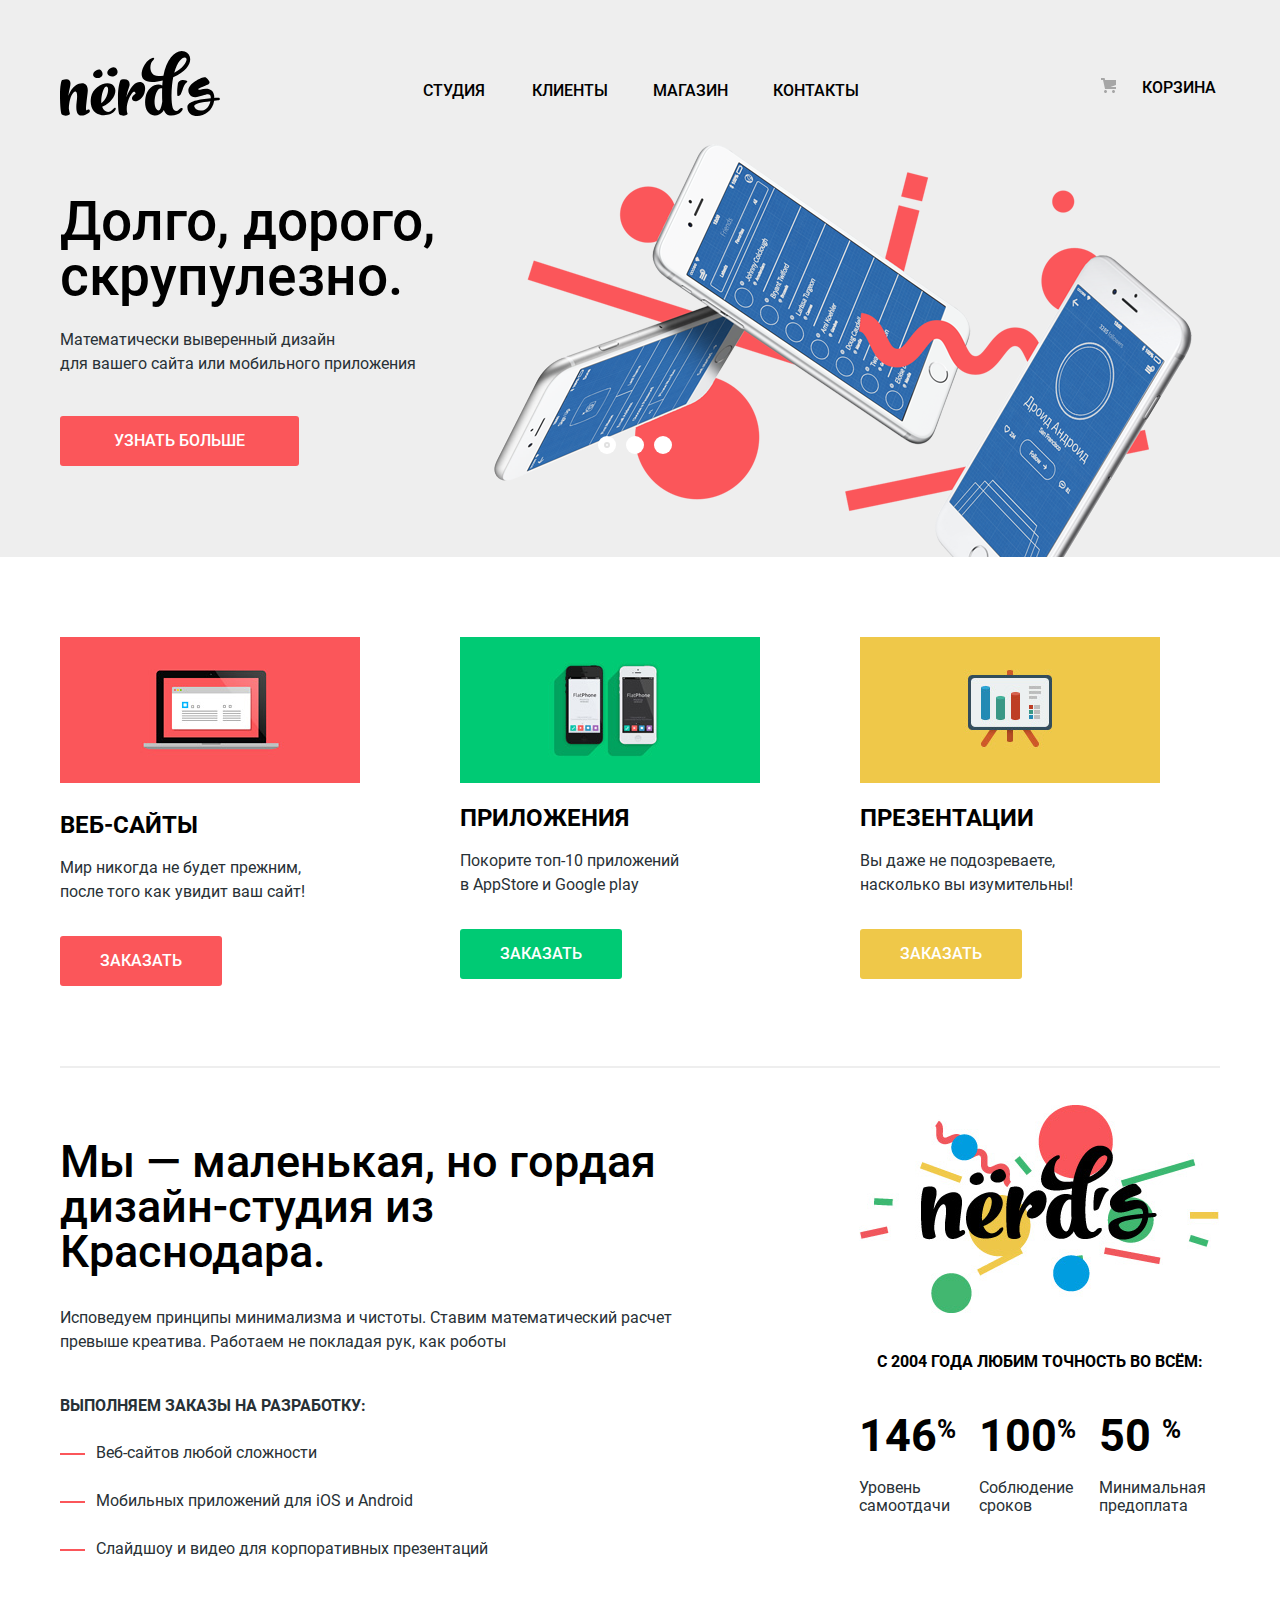
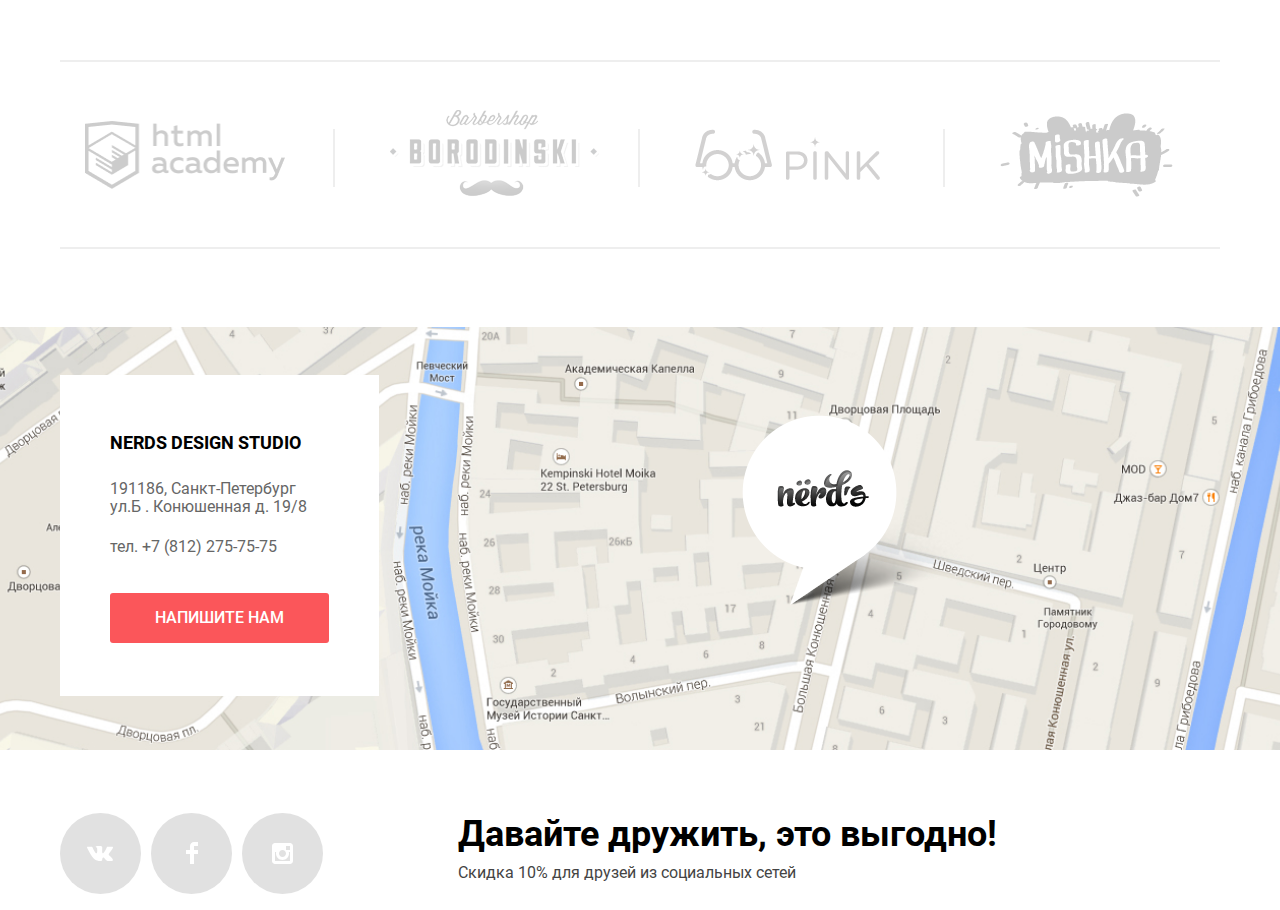
==== commit ae8e4c9b: "Доделал главную страницу" ====
--- a/index.html
+++ b/index.html
@@ -252,9 +252,7 @@
     <!--Как нас найти?-->
 
     <div class="map-contacts">
-      <iframe class="map"
-        src="https://www.google.com/maps/embed?pb=!1m18!1m12!1m3!1d1998.6037872533216!2d30.320858716014556!3d59.93871648187625!2m3!1f0!2f0!3f0!3m2!1i1024!2i768!4f13.1!3m3!1m2!1s0x4696310fca145cc1%3A0x42b32648d8238007!2z0JHQvtC70YzRiNCw0Y8g0JrQvtC90Y7RiNC10L3QvdCw0Y8g0YPQuy4sIDE5LzgsINCh0LDQvdC60YIt0J_QtdGC0LXRgNCx0YPRgNCzLCAxOTExODY!5e0!3m2!1sru!2sru!4v1614189239949!5m2!1sru!2sru"
-        width="1400" height="416" style="border:0;" allowfullscreen="" loading="lazy">
+      <iframe class="map" src="https://yandex.ru/map-widget/v1/?um=constructor%3A228e6a2b34563bde521865410a3801784bf542de391aea49c946b68ae434c9b3&amp;source=constructor" width="100%" height="416" frameborder="0">
       </iframe>
       <section class="contacts wrapper">
         <div class="write-us">
--- a/css/style.css
+++ b/css/style.css
@@ -246,9 +246,8 @@
   display: flex;
   flex-direction: row;
   flex-wrap: wrap;
-  justify-content: center;
-  min-width: 100%;
-  min-height: 30px;
+  justify-content: flex-start;
+  align-self: flex-end;
   margin: 0;
   padding: 0;
   list-style-type: none;
@@ -260,6 +259,7 @@
   position: relative;
   text-align: center;
   padding-right: 45px;
+  padding-bottom: 20px;
   min-width: 65px;
 
 }
@@ -276,7 +276,7 @@
 
   content: "";
   position: absolute;
-  bottom: -15px;
+  bottom: 6px;
   left: 0;
   min-width: 75px;
   height: 2px;
@@ -297,6 +297,7 @@
 .basket {
 
   position: relative;
+  align-self: center;
   text-align-last: justify;
   padding-left: 37px;
   min-width: 115px;
@@ -682,10 +683,7 @@
 .clients {
 
   position: relative;
-  display: flex;
   min-height: 180px;
-  flex-wrap: wrap;
-  flex-direction: row;
   margin-bottom: 80px;
 
 }
@@ -712,16 +710,16 @@
 
 .clients__list {
 
-  display: grid;
-  grid-template-columns: repeat(4, 1fr);
-  column-gap: 40px;
-  row-gap: 30px;
+  display: flex;
+  flex-direction: row;
+  justify-content: flex-start;
+  flex-wrap: wrap;
   align-items: center;
   margin: 0;
   padding-left: 0;
   list-style: none;
   padding-top: 50px;
-  padding-bottom: 44px;
+  padding-bottom: 40px;
 
 }
 
@@ -729,11 +727,16 @@
 .clients__item {
 
   position: relative;
-  padding: 0 40px;
-
-}
-
-
+  padding-left: 85px;
+  min-width: 220px;
+
+}
+
+.clients__item:nth-child(4n+1) {
+
+  padding-left: 25px;
+
+}
 
 
 .clients__link {
@@ -751,13 +754,14 @@
   width: 2px;
   height: 58px;
   bottom: 50%;
+  right: -30px;
   opacity: 1;
   background-color: var(--basic-grey);
   transform: translateY(50%);
 
 }
 
-.clients__item:last-child::after {
+.clients__item:nth-child(4n+4)::after {
 
   display: none;
 
@@ -784,7 +788,7 @@
 
 .button--item {
 
-  padding: 16px 55px;
+  padding: 16px 54px;
   background: var(--basic-red);
   text-transform: none;
 
@@ -1017,6 +1021,9 @@
 .map-contacts {
 
   position: relative;
+  background-image: url(../img/map.jpg);
+  background-size: cover;
+  background-position: bottom;
 
 }
 
@@ -1079,10 +1086,9 @@
 .marker {
 
   position: absolute;
-  bottom: 150px;
-  right: 350px;
+  bottom: 145px;
+  right: 247px;
   margin: auto;
-  padding: 50px 50px;
 
 }
 
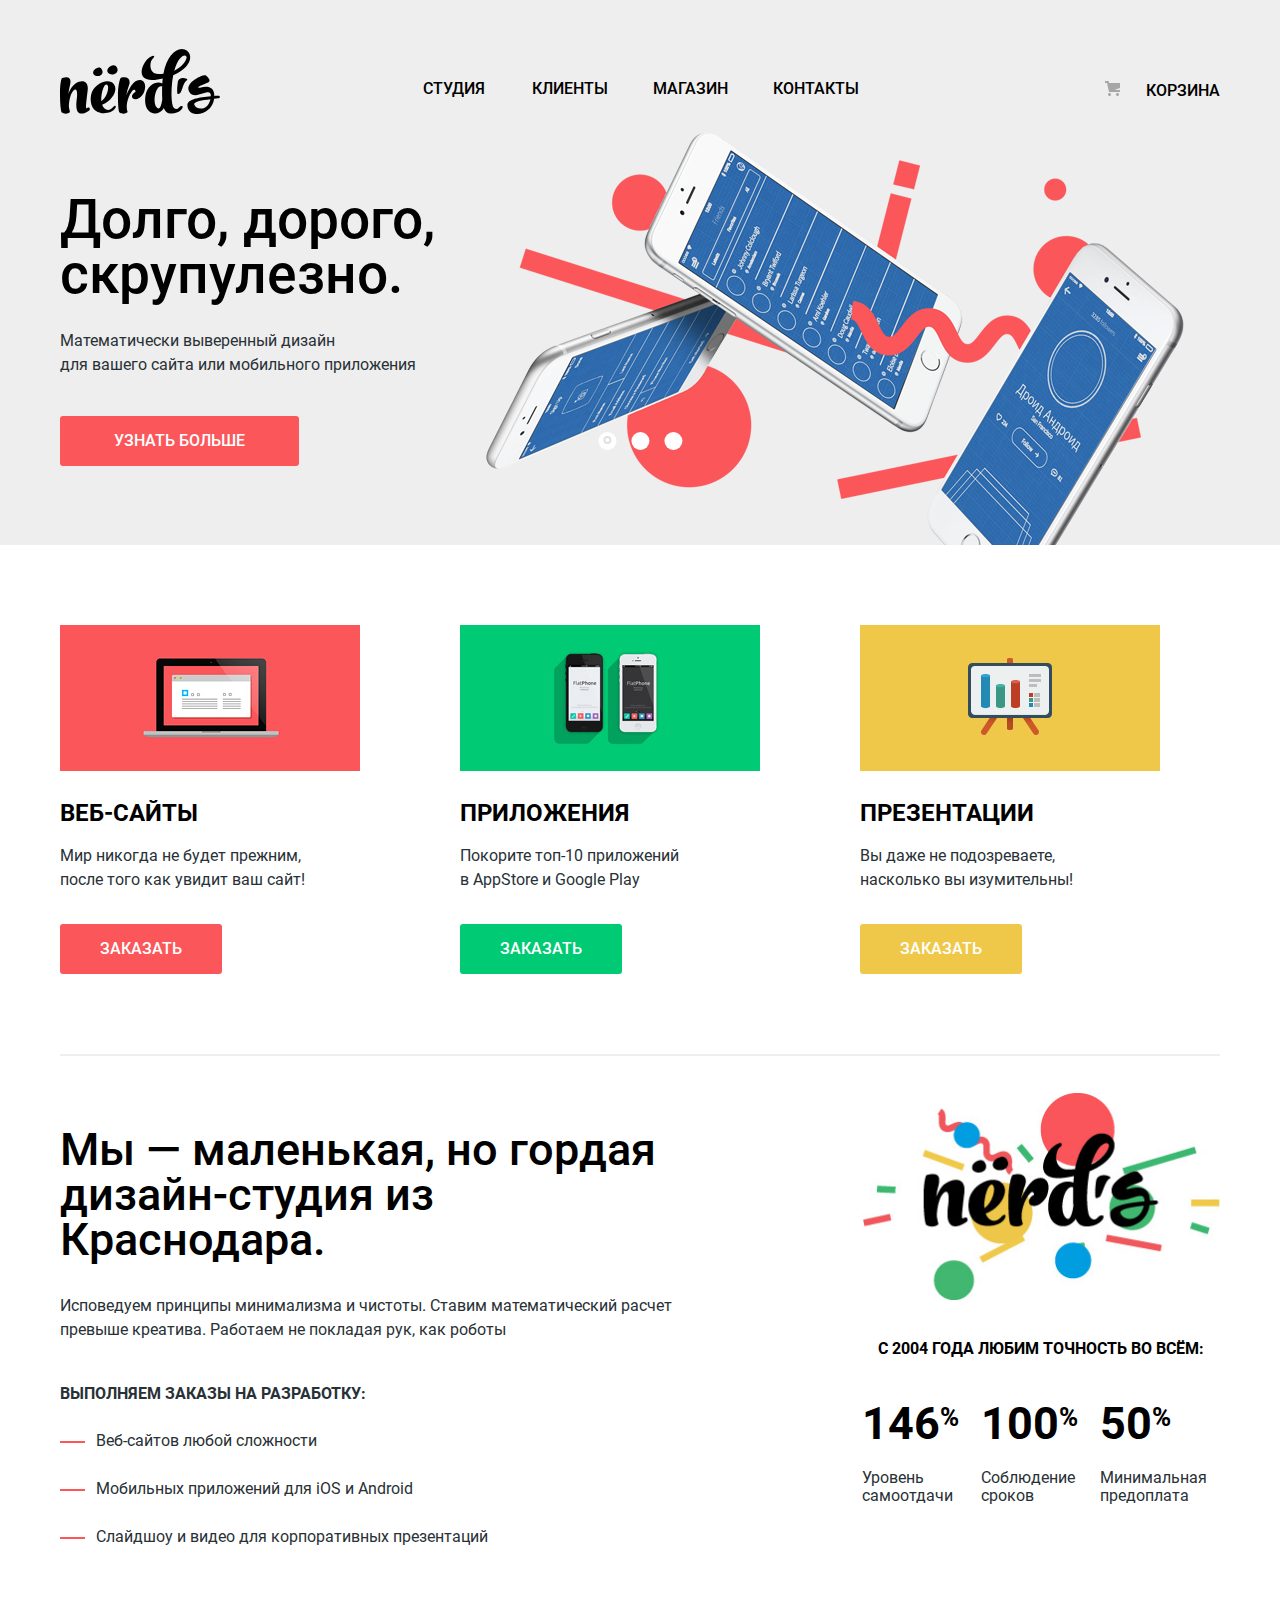
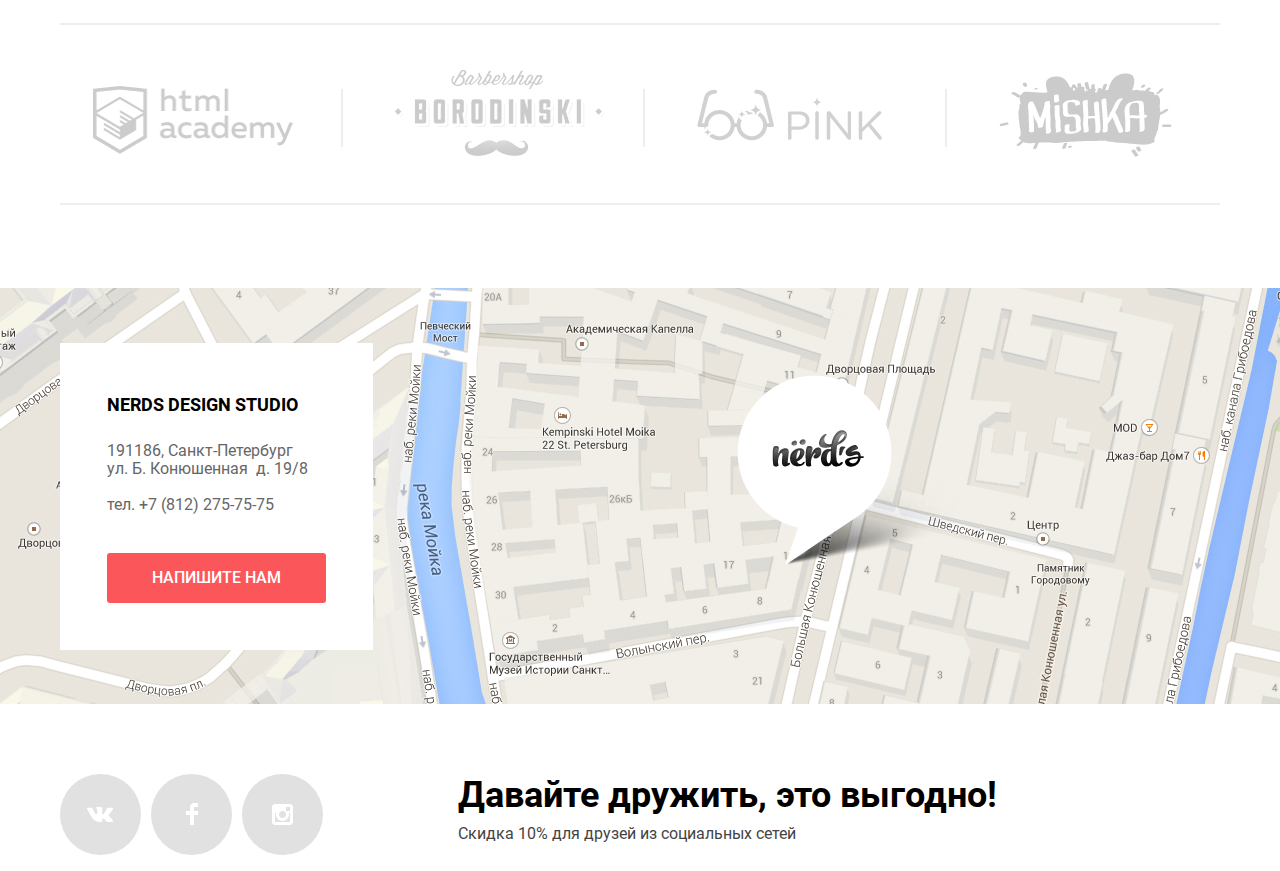
==== commit f91366a4: "Доработал, по PP сделал состояния кнопок в модальном" ====
--- a/index.html
+++ b/index.html
@@ -36,16 +36,16 @@
 
       <ul class="navigation__list">
         <li class="navigation__item">
-          <a href="blank.html">Студия</a>
+          <a href="blank.html" aria-label="ссыдка на страницу Студия">Студия</a>
         </li>
         <li class="navigation__item">
-          <a href="blank.html">Клиенты</a>
+          <a href="blank.html" aria-label="ссылка  на страницу клиенты">Клиенты</a>
         </li>
         <li class="navigation__item">
-          <a href="catalog.html">Магазин</a>
+          <a href="catalog.html" aria-label="ссылка на страницу Магазин">Магазин</a>
         </li>
         <li class="navigation__item">
-          <a href="blank.html">Контакты</a>
+          <a href="blank.html" aria-label="ссылка на страницу контакты">Контакты</a>
         </li>
 
       </ul>
@@ -80,14 +80,14 @@
         <ul class="slider__list">
 
           <li class="slider__item slider__item--current">
-
             <div class="slider__item--description">
-
               <h2>Долго, дорого,
                 скрупулезно.</h2>
               <p>Математически выверенный дизайн
                 для вашего сайта или мобильного приложения</p>
-              <a class="button button--item" href="blank.html"><span>УЗНАТЬ БОЛЬШЕ</span></a>
+              <a class="button button--item" href="blank.html" aria-label="кнопка узнать больше">
+                <span>УЗНАТЬ БОЛЬШЕ</span>
+              </a>
               <!--- <img src="img/slider-first.png" width="760" height="431" alt="Слайд-1">-->
             </div>
           </li>
@@ -98,26 +98,27 @@
                 как никто другой</h2>
               <p>Никакого креатива, только математические формулы
                 для расчета идеальных пропорций.</p>
-              <a class="button button--item" href="blank.html"> <span>УЗНАТЬ БОЛЬШЕ</span></a>
+              <a class="button button--item" href="blank.html" aria-label="кнопка узнать больше">
+                <span>УЗНАТЬ БОЛЬШЕ</span>
+              </a>
               <!-- <img src="img/slider-second.png" width="760" height="431" alt="Слайд-2">-->
             </div>
           </li>
 
           <li class="slider__item">
-
             <div class="slider__item--description">
               <h2>Только ночь,
                 только хардкор</h2>
               <p>Работать днем, как все? Мы против этого.
                 Ближе к полуночи работа только начинается.</p>
-              <a class="button button--item" href="blank.html"><span>УЗНАТЬ БОЛЬШЕ</span></a>
+              <a class="button button--item" href="blank.html" aria-label="кнопка узнать больше">
+                <span>УЗНАТЬ БОЛЬШЕ</span>
+              </a>
               <!--<img src="img/slider-third.png" width="760" height="431" alt="Слайд-3"> -->
             </div>
           </li>
 
-
         </ul>
-
         <div class="slider__navigation wrapper">
           <button class="slider__button slider__button--current" type="button" aria-label="Слайд-1"></button>
           <button class="slider__button" type="button" aria-label="Слайд-2"></button>
@@ -131,13 +132,12 @@
     <section class="offers wrapper">
 
       <ul class="offers__list">
-
         <li class="offers__item offers__item--websites">
           <img src="img/website.jpg" width="300" height="146" alt="картинка веб-сайты">
           <h2>ВЕБ-САЙТЫ</h2>
           <p>Мир никогда не будет прежним,
             после того как увидит ваш сайт!</p>
-          <a class="button button--red" href="blank.html">
+          <a class="button button--red" href="blank.html" aria-label="кнопка заказать">
             <span>Заказать</span>
           </a>
         </li>
@@ -146,9 +146,9 @@
           <img src="img/applications.jpg" width="300" height="146" alt="картинка приложения">
           <h2>Приложения</h2>
           <p>Покорите топ-10 приложений
-            в AppStore и Google play</p>
-          <a class="button button--green" href="blank.html"><span>
-              Заказать</span>
+            в AppStore и Google Play</p>
+          <a class="button button--green" href="blank.html" aria-label="кнопка заказать">
+            <span>Заказать</span>
           </a>
         </li>
 
@@ -157,11 +157,10 @@
           <h2>Презентации</h2>
           <p>Вы даже не подозреваете,
             насколько вы изумительны!</p>
-          <a class="button button--yellow" href="blank.html">
+          <a class="button button--yellow" href="blank.html" aria-label="кнопка заказать">
             <span>Заказать</span>
           </a>
         </li>
-
       </ul>
 
     </section>
@@ -169,10 +168,8 @@
     <!--Раздел о Компании-->
 
     <div class="about-company wrapper">
-
       <section class="company">
         <p class="company__title">Мы &mdash; маленькая, но гордая дизайн-студия из Краснодара.</p>
-
         <p class="company__text">Исповедуем принципы минимализма и чистоты. Ставим математический расчет
           превыше креатива. Работаем не покладая рук, как роботы</p>
 
@@ -183,17 +180,13 @@
           <li class="company__item">Мобильных приложений для iOS и Android</li>
           <li class="company__item">Слайдшоу и видео для корпоративных презентаций</li>
         </ul>
-
       </section>
 
       <!--Статистика компании-->
       <section class="statistics">
         <img src="img/nerds-logo-stats.png" width="360" height="208" alt="логотип дизайн-студии Нёрдс">
-
         <h3>с 2004 года любим точность во всём:</h3>
-
         <ul class="indication">
-
           <li>
             <p class="indication__term">146<sup>%</sup></p>
             <p class="indication__text">Уровень самоотдачи</p>
@@ -205,12 +198,10 @@
           </li>
 
           <li>
-            <p class="indication__term">50 <sup>%</sup></p>
+            <p class="indication__term">50<sup>%</sup></p>
             <p class="indication__text">Минимальная предоплата</p>
           </li>
-
         </ul>
-
       </section>
 
     </div>
@@ -224,22 +215,24 @@
             <img src="img/htmlacademy-logo.png" width="200" height="68" alt="логотип htmlacademy">
           </a>
         </li>
+
         <li class="clients__item">
           <a class="clients__link" href="blank.html">
             <img src="img/barbershop-logo.png" width="209" height="90" alt="логотип барбершоп Бородинский">
           </a>
         </li>
+
         <li class="clients__item">
           <a class="clients__link" href="blank.html">
             <img src="img/pink-logo.png" width="185" height="52" alt="логотип Pink">
           </a>
         </li>
+
         <li class="clients__item">
           <a class="clients__link" href="blank.html">
             <img src="img/mishka-logo.png" width="173" height="84" alt="логотип Mishka">
           </a>
         </li>
-
       </ul>
 
     </section>
@@ -252,23 +245,30 @@
     <!--Как нас найти?-->
 
     <div class="map-contacts">
-      <iframe class="map" src="https://yandex.ru/map-widget/v1/?um=constructor%3A228e6a2b34563bde521865410a3801784bf542de391aea49c946b68ae434c9b3&amp;source=constructor" width="100%" height="416" frameborder="0">
+
+      <iframe class="map"
+        src="https://yandex.ru/map-widget/v1/?um=constructor%3A228e6a2b34563bde521865410a3801784bf542de391aea49c946b68ae434c9b3&amp;source=constructor"
+        width="100%" height="416" frameborder="0"
+        title="Офис компании по адресу ул. Большая Конюшенная 19/8, Санкт-Петербург">
       </iframe>
+
       <section class="contacts wrapper">
         <div class="write-us">
           <p class="contacts__title">NERDS DESIGN STUDIO</p>
           <p class="contacts__adress">191186, Санкт-Петербург
-            ул.Б . Конюшенная д. 19/8</p>
+            ул. Б. Конюшенная &nbsp;д.&nbsp;19/8</p>
           <p class="contacts__phone">тел.
-            <a href="tel:+78122757575">+7 (812) 275-75-75</a>
+            <a href="tel:+78122757575" aria-label="телефон студии Нёрдс">+7 (812) 275-75-75</a>
           </p>
-          <button class="button button--contacts" type="button">Напишите нам</button>
+          <button class="button button--contacts" type="button" aria-label="кнопка напишите нам">Напишите нам</button>
         </div>
         <img class="marker" src="./img/marker-on-map.png" alt="маркер на карте">
       </section>
+
     </div>
 
     <div class="socials-discount wrapper">
+
       <ul class="socials">
         <li class="socials__item">
           <a class="socials__button" href="https://vk.com" aria-label="vk">
@@ -308,19 +308,20 @@
     </div>
 
     <div class="popup wrapper">
-      <h2 class="popup__title">НАПИШИТЕ НАМ</h2>
+      <h2 class="popup__title">Напишите нам</h2>
       <form class="feedback" action="https://echo.htmlacademy.ru" method="GET">
         <label for="name" class="feedback__name">Ваше имя:
-          <input type="text" name="name" placeholder="Имя Фамилия">
+          <input class="feedback__input" type="text" name="name" placeholder="Имя Фамилия" pattern="[A-Za-zА-Яа-яЁё]{2,6}">
         </label>
         <label for="email" class="feedback__email">Ваш email:
-          <input id="email" type="text" name="email" placeholder="email@example.com">
+          <input class="feedback__input" id="email" type="text" name="email" placeholder="email@example.com"
+            minlength="10" maxlength="25">
         </label>
         <label for="textarea" class="feedback__textarea">Текст письма:
-          <input id="textarea" type="text" name="textarea" placeholder="В свободной форме"></input>
+          <textarea id="textarea" type="text" name="textarea" placeholder="В свободной форме"></textarea>
         </label>
-        <button class="button button--feedback" type="submit" aria-label="кнопка отправить">Напишите нам</button>
-        <button class="popup__close" type="button" aria-label="Закрыть"></button>
+        <button class="button button--feedback" type="submit" aria-label="кнопка отправить">ОТПРАВИТЬ</button>
+        <button class="popup__close" type="button" aria-label="кнопка закрыть"></button>
       </form>
     </div>
 
--- a/css/style.css
+++ b/css/style.css
@@ -205,8 +205,7 @@
 
 .navigation__logo {
 
-  min-height: 65px;
-  margin-top: 0;
+  display: inline-grid;
 
 }
 
@@ -230,7 +229,7 @@
   column-gap: 40px;
   align-items: center;
   justify-items: center;
-  margin-top: 50px;
+  margin-top: 48px;
   line-height: 30px;
   font-weight: 500;
   color: var(--basic-black);
@@ -259,7 +258,7 @@
   position: relative;
   text-align: center;
   padding-right: 45px;
-  padding-bottom: 20px;
+  margin-bottom: 10px;
   min-width: 65px;
 
 }
@@ -275,8 +274,9 @@
 .navigation--current::before {
 
   content: "";
+  display: block;
   position: absolute;
-  bottom: 6px;
+  bottom: -15px;
   left: 0;
   min-width: 75px;
   height: 2px;
@@ -296,10 +296,10 @@
 
 .basket {
 
-  position: relative;
+  margin-top: 20px;
   align-self: center;
   text-align-last: justify;
-  padding-left: 37px;
+  padding-left: 44px;
   min-width: 115px;
 
 }
@@ -348,8 +348,8 @@
 .slider__item--description {
 
   max-width: 530px;
-  white-space: pre-line;
-  padding-top: 20px;
+  padding-top: 78px;
+  word-break: break-word;
 
 }
 
@@ -363,6 +363,7 @@
   font-size: 55px;
   line-height: 55px;
   color: var(--basic-black);
+  white-space: pre-line;
 
 }
 
@@ -370,21 +371,23 @@
 
   margin: 0;
   padding: 0;
-  margin-bottom: 16px;
+  margin-top: 27px;
+  margin-bottom: 39px;
+  white-space: pre-line;
 
 }
 
 .slider__item:first-child {
 
   background-image: url(../img/slider-first.png);
-  background-position: right top;
+  background-position: 98% 100%;
   background-repeat: no-repeat;
 }
 
 .slider__item:nth-child(2) {
 
   background-image: url(../img/slider-second.png);
-  background-position: right top;
+  background-position: 98% 100%;
   background-repeat: no-repeat;
 
 }
@@ -392,7 +395,7 @@
 .slider__item:nth-child(3) {
 
   background-image: url(../img/slider-third.png);
-  background-position: right top;
+  background-position: 98% 100%;
   background-repeat: no-repeat;
 
 }
@@ -413,9 +416,9 @@
 
   display: flex;
   position: absolute;
-  bottom: 24%;
   left: 50%;
-  transform: translateX(-50%);
+  bottom: 22%;
+  transform: translateX(-42%);
 }
 
 .slider__button {
@@ -424,7 +427,7 @@
   border-radius: 50%;
   height: 18px;
   width: 18px;
-  margin-right: 10px;
+  margin-right: 15px;
   background: var(--basic-white);
   outline: none;
   border: none;
@@ -438,9 +441,9 @@
   content: "";
   display: inline-block;
   position: relative;
-  width: 2px;
-  height: 2px;
-  right: 0;
+  width: 4px;
+  height: 4px;
+  right: 1px;
   bottom: 3px;
   border: 2px solid #E1E1E1;
   border-radius: 50%;
@@ -464,14 +467,12 @@
 
 .offers__item--applications img {
 
-  display: block;
   background: var(--basic-green);
 
 }
 
 .offers__item--presentations img {
 
-  display: block;
   background: var(--basic-yellow);
 
 }
@@ -483,6 +484,7 @@
   grid-template-columns: repeat(3, 300px);
   column-gap: 100px;
   list-style: none;
+
 }
 
 .offers__item h2 {
@@ -495,6 +497,7 @@
   line-height: 30px;
   color: var(--basic-black);
   text-transform: uppercase;
+  word-break: break-word;
 
 }
 
@@ -505,6 +508,7 @@
   min-width: 280px;
   min-height: 48px;
   margin-bottom: 32px;
+  word-break: break-word;
 
 }
 
@@ -516,9 +520,9 @@
 
   display: grid;
   padding: 0;
-  margin-bottom: 75px;
+  margin-bottom: 50px;
   grid-template-columns: 1fr 1fr;
-  column-gap: 149px;
+  column-gap: 152px;
   grid-template-rows: 1fr;
 
 }
@@ -539,6 +543,7 @@
 
   min-width: 650px;
   margin-top: 73px;
+  word-break: break-word;
 
 }
 
@@ -616,7 +621,7 @@
 .statistics h3 {
 
   margin-top: 30px;
-  margin-bottom: 30px;
+  margin-bottom: 31px;
   text-align: center;
   font-style: normal;
   font-weight: 700;
@@ -641,13 +646,13 @@
 
 .indication li {
 
-  max-width: 120px;
+  max-width: 119px;
 }
 
 .indication__term {
 
   margin: 0;
-  margin-bottom: 11px;
+  margin-bottom: 13px;
   font-family: "Roboto";
   font-style: normal;
   font-weight: 700;
@@ -666,6 +671,7 @@
   font-size: 16px;
   line-height: 18px;
   color: var(--basic-text-black);
+  word-break: break-word;
 
 }
 
@@ -684,7 +690,7 @@
 
   position: relative;
   min-height: 180px;
-  margin-bottom: 80px;
+  margin-bottom: 85px;
 
 }
 
@@ -718,8 +724,8 @@
   margin: 0;
   padding-left: 0;
   list-style: none;
-  padding-top: 50px;
-  padding-bottom: 40px;
+  padding-top: 47px;
+  padding-bottom: 30px;
 
 }
 
@@ -727,14 +733,15 @@
 .clients__item {
 
   position: relative;
-  padding-left: 85px;
+  padding-left: 82px;
   min-width: 220px;
 
 }
 
 .clients__item:nth-child(4n+1) {
 
-  padding-left: 25px;
+  padding-left: 33px;
+  padding-top: 10px;
 
 }
 
@@ -866,7 +873,7 @@
 .button--catalog {
 
   width: 100%;
-  margin-top: 57px;
+  margin-top: 53px;
   color: var(--basic-black);
   background: var(--basic-grey);
   text-transform: none;
@@ -898,7 +905,6 @@
 .button--contacts {
 
   padding: 16px 45px;
-  margin-top: 37px;
 
 }
 
@@ -906,6 +912,7 @@
 .button--contacts:focus {
 
   outline: none;
+  cursor: pointer;
 
 }
 
@@ -1021,9 +1028,6 @@
 .map-contacts {
 
   position: relative;
-  background-image: url(../img/map.jpg);
-  background-size: cover;
-  background-position: bottom;
 
 }
 
@@ -1039,6 +1043,9 @@
 
   width: 100%;
   height: 416px;
+  background-size: cover;
+  background-image: url(../img/map.jpg);
+  background-position: bottom;
 
 }
 
@@ -1047,11 +1054,11 @@
 .write-us {
 
   position: absolute;
+  left: 0;
+  bottom: 61px;
+  padding: 47px 47px;
+  background-color: var(--basic-white);
   text-align: left;
-  left: 0;
-  bottom: 54px;
-  padding: 53px 50px;
-  background-color: var(--basic-white);
 
 }
 
@@ -1060,7 +1067,7 @@
 .contacts__title {
 
   margin: 0;
-  margin-bottom: 22px;
+  padding-bottom: 22px;
   font-style: normal;
   font-weight: 700;
   font-size: 18px;
@@ -1086,8 +1093,8 @@
 .marker {
 
   position: absolute;
-  bottom: 145px;
-  right: 247px;
+  bottom: 146px;
+  right: 252px;
   margin: auto;
 
 }
@@ -1096,7 +1103,8 @@
 .contacts__phone {
 
   white-space: normal;
-  margin-top: 22px;
+  margin-top: 18px;
+  margin-bottom: 39px;
 
 }
 
@@ -1169,7 +1177,7 @@
   font-style: normal;
   font-size: 16px;
   line-height: 22px;
-  color: #444444;
+  color: var(--basic-discount-text);
   text-align: left;
 
 }
@@ -1182,12 +1190,12 @@
 
   display: none;
   position: fixed;
-  top: 0;
+  top: 20%;
   right: 0;
-  bottom: 0;
+  bottom: 20%;
   left: 0;
   max-width: 960px;
-  max-height: 590px;
+  min-height: 587px;
   margin: auto;
   background: var(--basic-white);
   box-shadow: 0px 20px 40px rgba(0, 0, 0, 0.4);
@@ -1210,8 +1218,9 @@
 
   position: relative;
   margin: 0;
+  margin-bottom: 33px;
   padding-left: 100px;
-  padding-top: 63px;
+  padding-top: 62px;
   font-style: normal;
   font-weight: 700;
   font-size: 45px;
@@ -1223,14 +1232,15 @@
 .popup__close {
 
   position: absolute;
+  display: block;
   width: 21px;
   height: 21px;
-  right: 0;
+  right: 92px;
   top: -20%;
   background-image: url(../img/popup-close-icon.svg);
   opacity: 0.3;
   border: none;
-  background-color: white;
+  background-color: var(--basic-white);
   outline: none;
   transition: 0.25 ease-in-out;
 
@@ -1239,6 +1249,7 @@
 .popup__close:hover {
 
   opacity: 1;
+  cursor:pointer;
 
 }
 
@@ -1250,130 +1261,158 @@
 
 
 .feedback {
+
   position: relative;
   display: grid;
-  margin: 36px 100px 85px 100px;
+  margin-left: 100px;
   grid-template-columns: repeat(2, 360px);
   column-gap: 40px;
 
 }
 
-.feedback input {
+.feedback__input:invalid {
+
+  min-height: 50px;
+  margin-top: 9px;
+  margin-bottom: 32px;
+  padding-left: 12px;
+  border: 2px solid var(--focus-red);
+  border-radius: 3px;
+
+  font-family: "Roboto";
+  font-style: normal;
+  font-weight: 700;
+  font-size: 16px;
+  text-align: left;
+  line-height: 18px;
+  color: var(--focus-red);
+
+}
+
+.feedback__input,
+.feedback__input:valid {
+
+  box-sizing: border-box;
+  min-height: 50px;
+  margin-top: 9px;
+  margin-bottom: 32px;
+  padding-left: 12px;
+  border: 2px solid #D7DCDE;
+  border-radius: 3px;
+
+  font-family: "Roboto";
+  font-style: normal;
+  font-weight: 700;
+  font-size: 16px;
+  text-align: left;
+  line-height: 18px;
+  color: var(--basic-discount-text);
+  opacity: 0.5;
+
+}
+
+.feedback__email {
+
+  display: grid;
+  grid-column: 2 / 3;
+  grid-row: 1 / 2;
+
+}
+
+.feedback__name {
+
+  display: grid;
+  grid-column: 1 / 2;
+  grid-row: 1 / 2;
+
+}
+
+.button--feedback {
+
+
+  width: 260px;
+  height: 50px;
+  outline: none;
+
+}
+
+.button--feedback:hover {
+
+  cursor: pointer;
+
+}
+
+.feedback__textarea {
+
+  display: grid;
+  grid-column: 1 / 3;
+  grid-row: 2 / 3;
+
+}
+
+
+.feedback__input:hover,
+.feedback__input:hover {
+
+  min-height: 50px;
+  border: 2px solid #B4B9BB;
+
+}
+
+.feedback__input:focus,
+.feedback__input:focus {
+
+  opacity: 1;
+  min-height: 50px;
+  border: 2px solid var(--basic-black);
+
+}
+
+
+.feedback label {
 
   font-family: "Roboto";
   font-style: normal;
   font-weight: 700;
   font-size: 16px;
   line-height: 18px;
-  color: #444444;
-  opacity: 0.5;
-
-}
-
-.feedback input:focus {
-
-  opacity: 1;
-
-}
-
-.feedback__email {
-
-  display: grid;
-  grid-column: 2 / 3;
-  grid-row: 1 / 2;
-
-}
-
-.feedback__name {
-
-  display: grid;
-  grid-column: 1 / 2;
-  grid-row: 1 / 2;
-
-}
-
-.button--feedback {
-
-  display: grid;
-  grid-column: 1 / 2;
-  grid-row: 3 / 4;
-  width: 260px;
-  height: 50px;
-  outline: none;
-
-}
-
-.feedback__textarea {
-
-  display: grid;
-  grid-column: 1 / 3;
-  grid-row: 2 / 3;
-
-}
-
-.feedback input {
-
+  color: var(--basic-black);
+
+}
+
+.feedback__textarea textarea {
+
+  box-sizing: border-box;
+  min-height: 118px;
+  padding-top: 15px;
+  padding-left: 15px;
   margin-top: 9px;
-  margin-bottom: 32px;
-  border: 2px solid #D7DCDE;
-  box-sizing: border-box;
-  border-radius: 3px;
-  min-height: 50px;
-
-}
-
-.feedback__name input:hover,
-.feedback__email input:hover {
-
-
-  border: 2px solid #B4B9BB;
-  min-height: 50px;
-
-}
-
-.feedback__name input:focus,
-.feedback__email input:focus {
-
-  border: 2px solid var(--basic-black);
-  min-height: 50px;
-
-}
-
-.feedback label {
-
+  margin-bottom: 50px;
+  resize: none;
   font-family: "Roboto";
   font-style: normal;
   font-weight: 700;
   font-size: 16px;
+  text-align: left;
   line-height: 18px;
-  color: var(--basic-black);
-
-}
-
-.feedback__textarea input {
-
-  margin-top: 9px;
-  margin-bottom: 49px;
-  min-height: 118px;
-  outline: none;
-  text-align: left;
-  vertical-align: top;
+  color: var(--basic-discount-text);
+  opacity: 0.5;
+
   border: 2px solid #D7DCDE;
-  box-sizing: border-box;
   border-radius: 3px;
 
 }
 
-.feedback__teaxtarea input:focus {
+.feedback__textarea textarea:focus {
 
   border: 2px solid var(--basic-black);
-  min-height: 118px
-}
-
-.feedback__textarea input:hover {
+  opacity: 1;
+
+}
+
+.feedback__textarea textarea:hover {
 
   border: 2px solid #B4B9BB;
-  min-height: 118px;
 
 }
 
@@ -1387,7 +1426,7 @@
   display: grid;
   grid-template-columns: 260px 1fr;
   margin-bottom: 60px;
-  margin-top: 55px;
+  margin-top: 53px;
 
 }
 
@@ -1420,8 +1459,8 @@
   font-size: 55px;
   line-height: 55px;
   color: var(--basic-black);
-  padding-top: 65px;
-  padding-bottom: 110px;
+  padding-top: 78px;
+  padding-bottom: 107px;
   margin: 0;
   padding-left: 50px;
   padding-right: 50px;
@@ -1442,7 +1481,7 @@
 
   position: relative;
   height: 41px;
-  margin-bottom: 13px;
+  margin-bottom: 11px;
 
   padding-top: 39px;
   padding-right: 20px;
@@ -1624,7 +1663,7 @@
 
 .features__title {
 
-  padding-top: 52px;
+  padding-top: 45px;
 
 }
 
@@ -1691,8 +1730,8 @@
   position: relative;
   display: block;
   cursor: pointer;
-  padding-top: 14px;
-  padding-left: 38px;
+  padding-top: 15px;
+  padding-left: 37px;
 
 }
 
@@ -1737,7 +1776,7 @@
 
 .sort__item {
 
-  padding-right: 24px;
+  padding-right: 28px;
 
 }
 
@@ -1750,7 +1789,7 @@
 .sort__item:nth-child(4) {
 
   padding-right: 20px;
-
+  padding-left: 15px;
 }
 
 .sort__item a {
@@ -1766,7 +1805,7 @@
 .button--templates {
 
   margin-top: 32px;
-  margin-bottom: 48px;
+  margin-bottom: 43px;
   padding: 16px 75px;
 
 }
@@ -1789,7 +1828,9 @@
   text-align: center;
   outline: none;
   cursor: pointer;
-  transition: 0.5s ease-in-out
+  transition: 0.5s ease-in-out;
+  word-break: break-word;
+
 }
 
 
@@ -1798,21 +1839,21 @@
   display: grid;
   grid-template-columns: 1fr 1fr;
   row-gap: 30px;
-  column-gap: 41px;
+  column-gap: 42px;
   padding: 0;
   margin: 0;
   margin-top: 49px;
-  margin-bottom: 45px;
+  margin-bottom: 56px;
   list-style: none;
 
 }
 
 .templates__item {
 
+  display: grid;
   position: relative;
-  min-width: 360px;
-  min-height: 580px;
-  box-sizing: border-box;
+  min-width: 358px;
+  min-height: 617px;
 
 }
 
@@ -1925,6 +1966,6 @@
 
 .pages li:last-child {
 
-  width: 275px;
-
-}
+  width: 273px;
+
+}
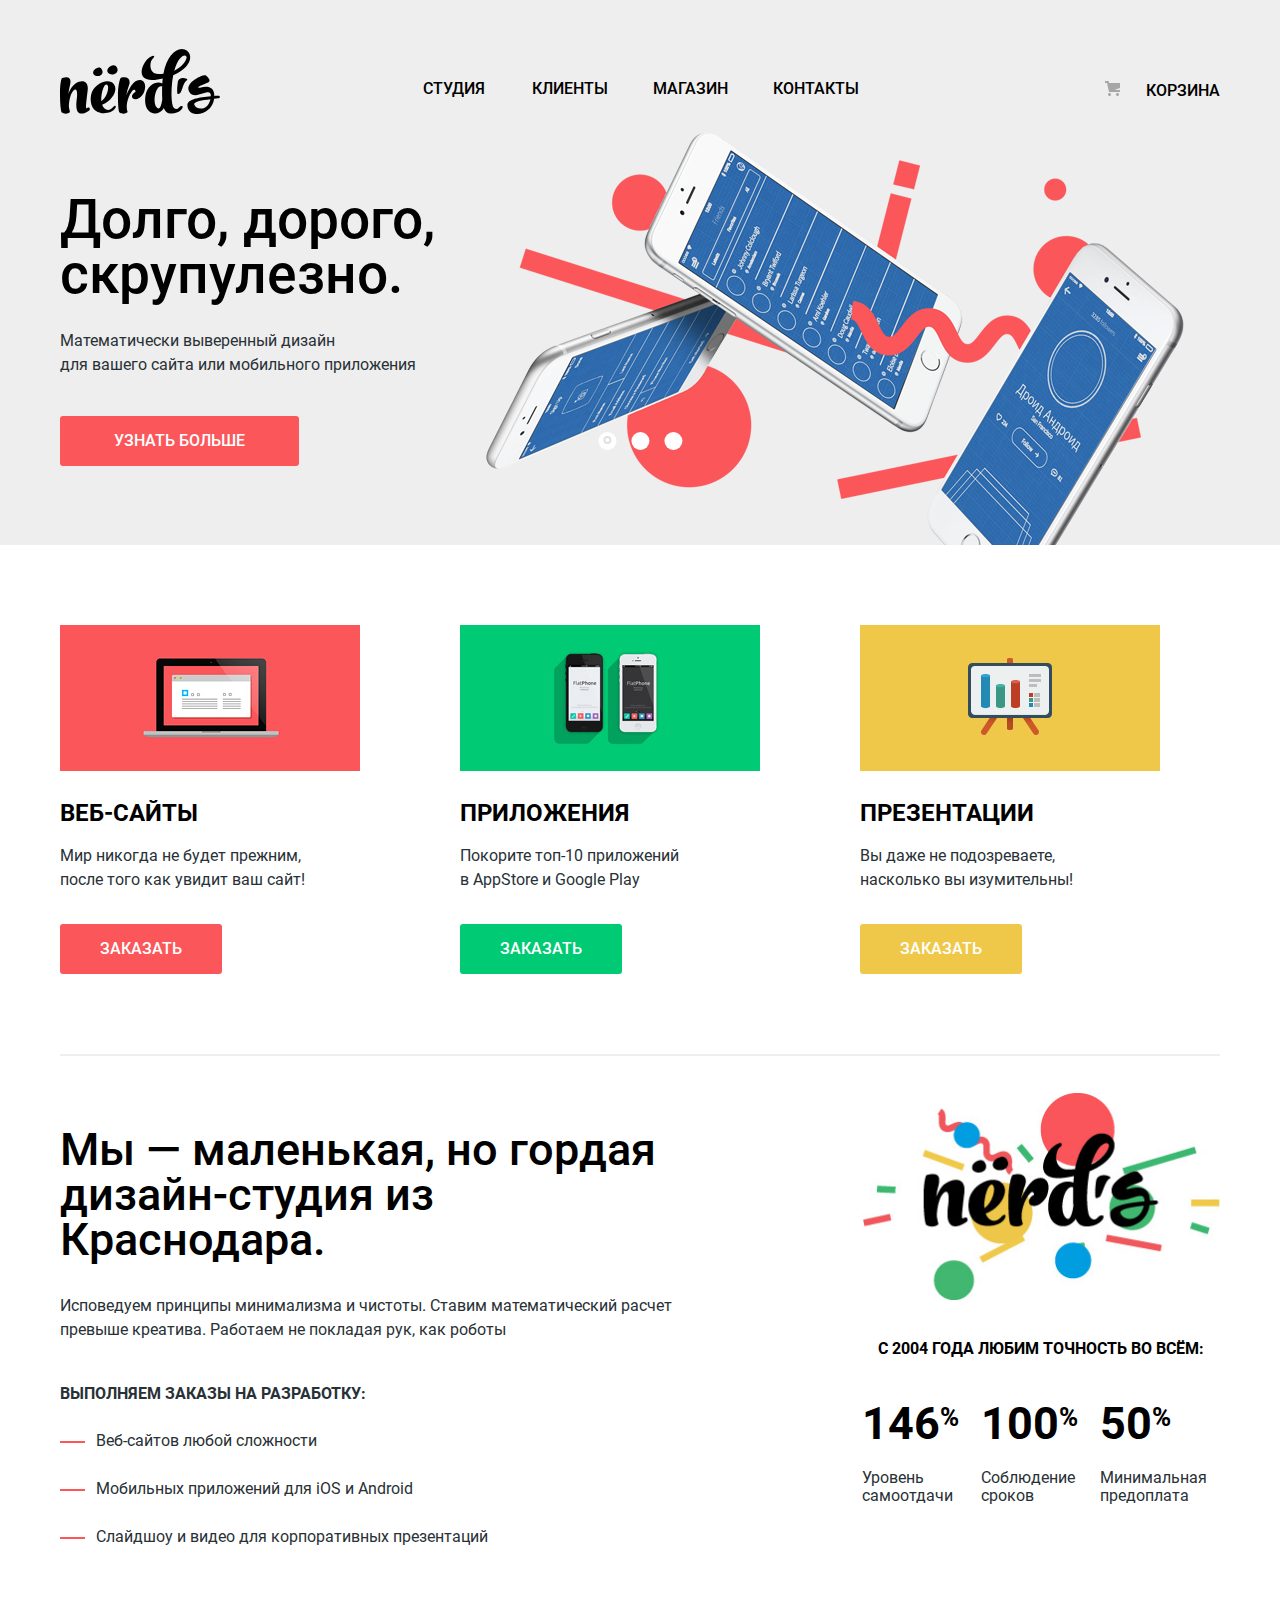
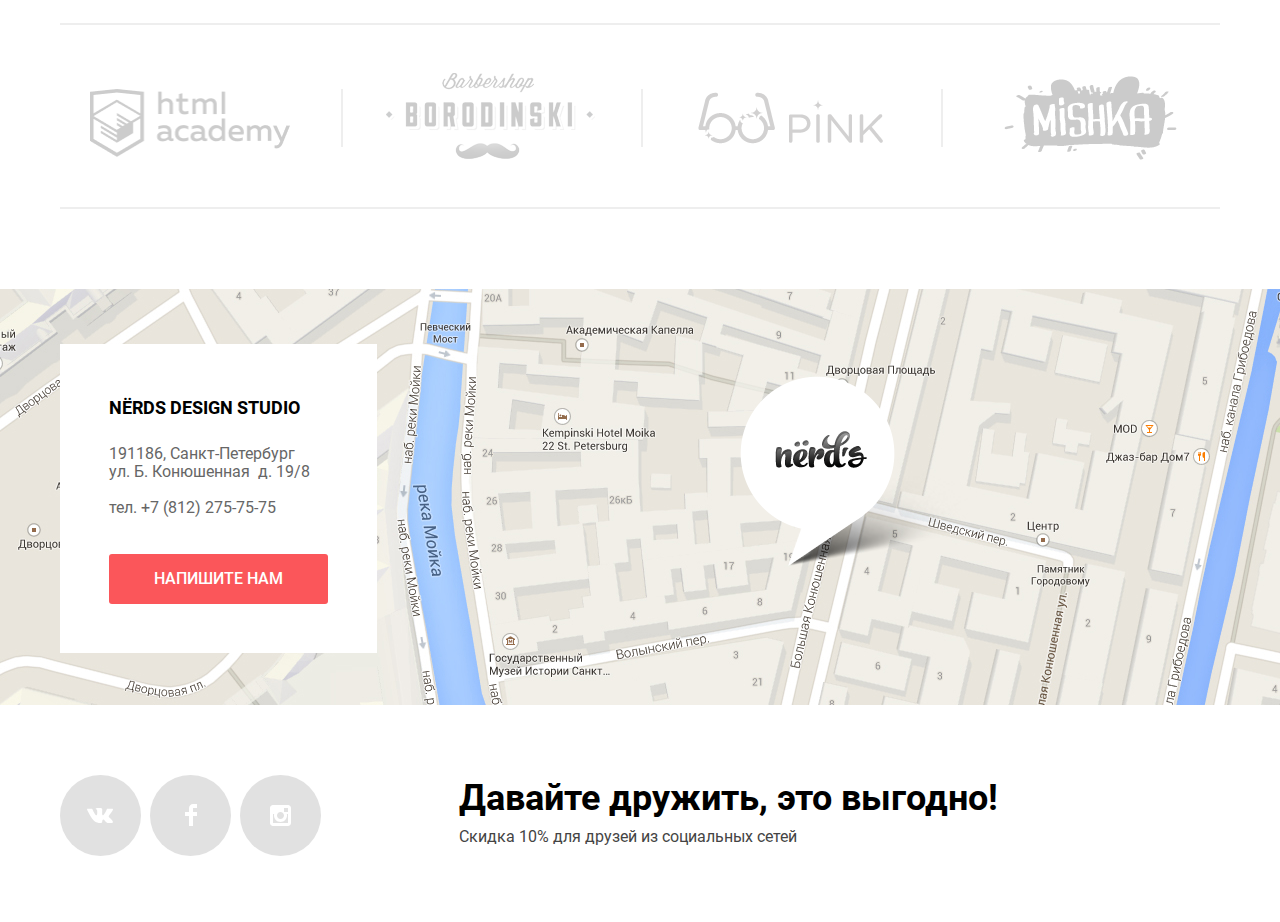
==== commit 58fdfd83: "Доступность и выровнял модальное  окно" ====
--- a/index.html
+++ b/index.html
@@ -69,8 +69,6 @@
 
   </header>
 
-
-
   <main class="container">
     <!-- Описываем содержание страницы. -->
 
@@ -254,7 +252,7 @@
 
       <section class="contacts wrapper">
         <div class="write-us">
-          <p class="contacts__title">NERDS DESIGN STUDIO</p>
+          <p class="contacts__title">N&#1025;RDS DESIGN STUDIO</p>
           <p class="contacts__adress">191186, Санкт-Петербург
             ул. Б. Конюшенная &nbsp;д.&nbsp;19/8</p>
           <p class="contacts__phone">тел.
--- a/css/style.css
+++ b/css/style.css
@@ -690,7 +690,7 @@
 
   position: relative;
   min-height: 180px;
-  margin-bottom: 85px;
+  margin-bottom: 82px;
 
 }
 
@@ -716,16 +716,16 @@
 
 .clients__list {
 
-  display: flex;
-  flex-direction: row;
-  justify-content: flex-start;
-  flex-wrap: wrap;
+  display: grid;
+  grid-template-columns: repeat(4, 260px);
+  column-gap: 40px;
+  row-gap: 30px;
   align-items: center;
   margin: 0;
   padding-left: 0;
   list-style: none;
-  padding-top: 47px;
-  padding-bottom: 30px;
+  padding-top: 50px;
+  padding-bottom: 44px;
 
 }
 
@@ -733,14 +733,13 @@
 .clients__item {
 
   position: relative;
-  padding-left: 82px;
-  min-width: 220px;
-
-}
-
-.clients__item:nth-child(4n+1) {
-
-  padding-left: 33px;
+
+
+}
+
+.clients__item:first-child {
+
+
   padding-top: 10px;
 
 }
@@ -748,6 +747,9 @@
 
 .clients__link {
 
+  display:flex;
+  flex-direction: row;
+  justify-content: center;
   opacity: 0.2;
 
 }
@@ -761,7 +763,7 @@
   width: 2px;
   height: 58px;
   bottom: 50%;
-  right: -30px;
+  right: -23px;
   opacity: 1;
   background-color: var(--basic-grey);
   transform: translateY(50%);
@@ -873,10 +875,11 @@
 .button--catalog {
 
   width: 100%;
-  margin-top: 53px;
+  margin-top: 50px;
   color: var(--basic-black);
   background: var(--basic-grey);
   text-transform: none;
+  vertical-align: text-top;
   cursor: pointer;
 
 
@@ -1025,6 +1028,12 @@
 
 /* footer */
 
+.footer {
+
+  margin-bottom: 50px;
+
+}
+
 .map-contacts {
 
   position: relative;
@@ -1055,8 +1064,8 @@
 
   position: absolute;
   left: 0;
-  bottom: 61px;
-  padding: 47px 47px;
+  bottom: 59px;
+  padding: 49px 49px;
   background-color: var(--basic-white);
   text-align: left;
 
@@ -1094,7 +1103,7 @@
 
   position: absolute;
   bottom: 146px;
-  right: 252px;
+  right: 249px;
   margin: auto;
 
 }
@@ -1104,7 +1113,7 @@
 
   white-space: normal;
   margin-top: 18px;
-  margin-bottom: 39px;
+  margin-bottom: 37px;
 
 }
 
@@ -1140,7 +1149,7 @@
 
 .socials__item {
 
-  padding-right: 10px;
+  padding-right: 9px;
 
 }
 
@@ -1150,7 +1159,8 @@
   flex-direction: column;
   align-self: center;
   flex-wrap: wrap;
-  margin-left: 38px;
+  margin-left: 39px;
+  margin-top: 5px;
 
 }
 
@@ -1249,7 +1259,7 @@
 .popup__close:hover {
 
   opacity: 1;
-  cursor:pointer;
+  cursor: pointer;
 
 }
 
@@ -1425,8 +1435,8 @@
 
   display: grid;
   grid-template-columns: 260px 1fr;
-  margin-bottom: 60px;
-  margin-top: 53px;
+  margin-bottom: 59px;
+  margin-top: 54px;
 
 }
 
@@ -1864,7 +1874,7 @@
   display: inline-block;
   margin: 0;
   padding-top: 28px;
-  padding-bottom: 13px;
+  padding-bottom: 11px;
   text-decoration: none;
   font-style: normal;
   font-weight: 700;
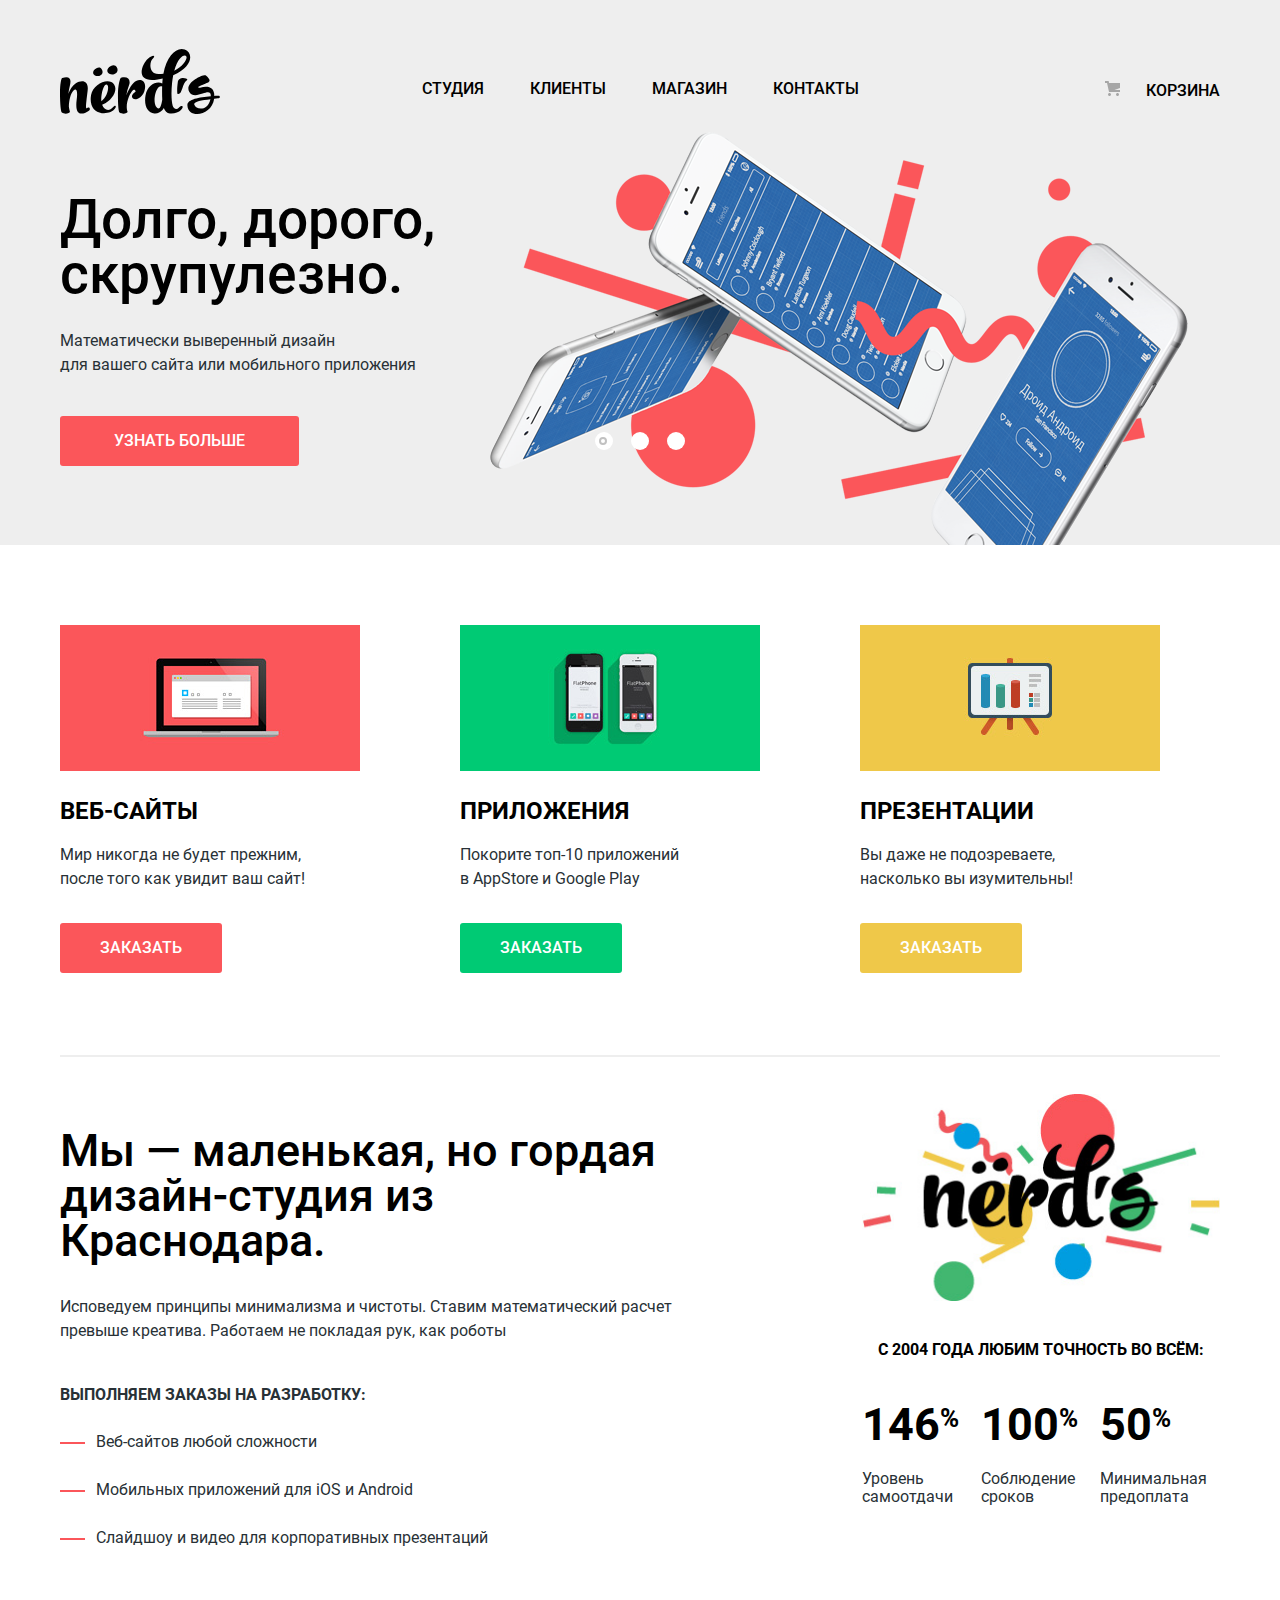
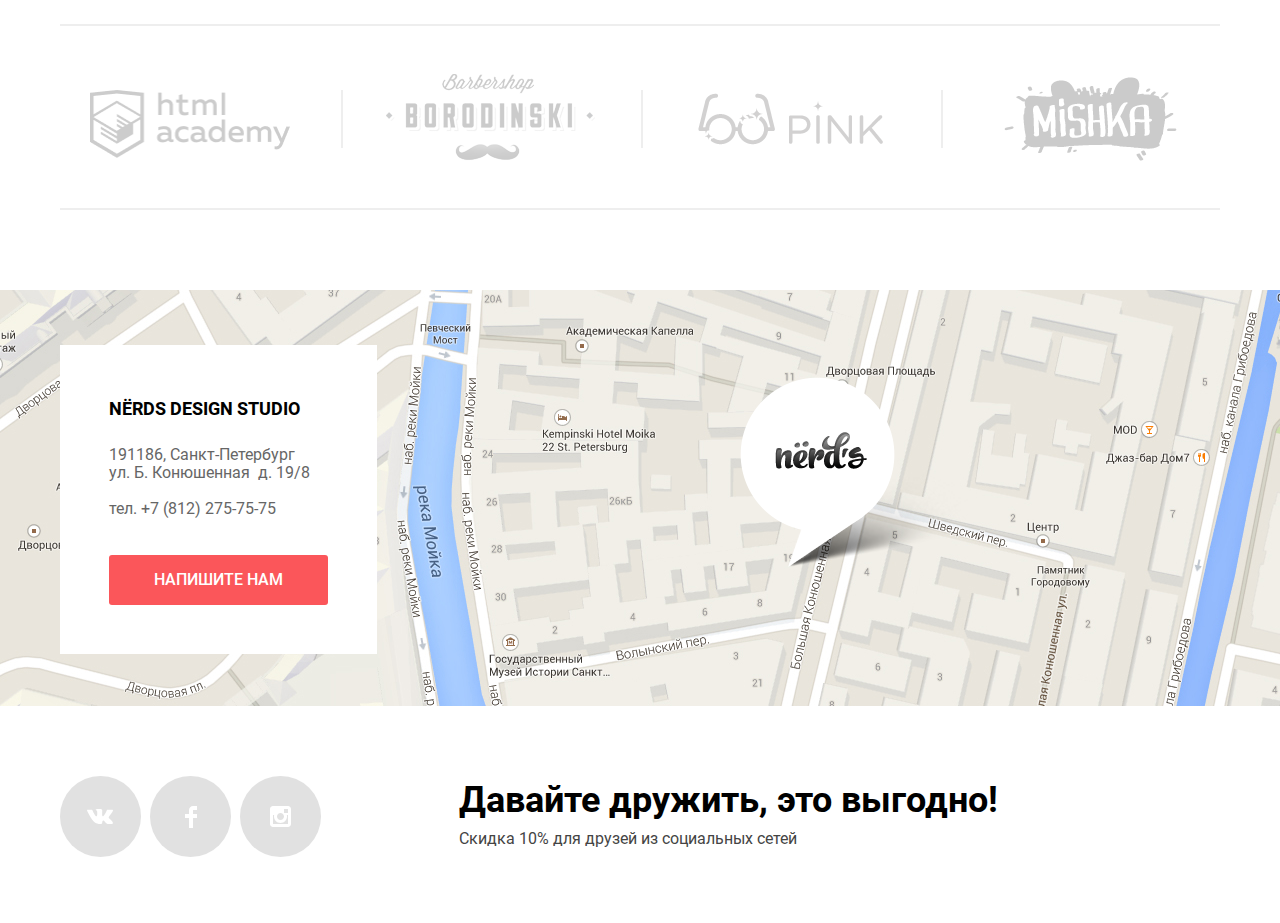
==== commit c27bf8cc: "добавил min.js и min.css" ====
--- a/index.html
+++ b/index.html
@@ -10,7 +10,7 @@
   <link rel="apple-touch-icon" href="favicon/180.png">
   <link rel="manifest" href="manifest.webmanifest">
   <link rel="stylesheet" href="css/normalize.css">
-  <link rel="stylesheet" href="css/style.css">
+  <link rel="stylesheet" href="css/style.min.css">
 
 </head>
 
@@ -309,14 +309,14 @@
       <h2 class="popup__title">Напишите нам</h2>
       <form class="feedback" action="https://echo.htmlacademy.ru" method="GET">
         <label for="name" class="feedback__name">Ваше имя:
-          <input class="feedback__input" type="text" name="name" placeholder="Имя Фамилия" pattern="[A-Za-zА-Яа-яЁё]{2,6}">
+          <input class="feedback__input"  id="name" type="text" name="name" placeholder="Имя Фамилия" pattern="[A-Za-zА-Яа-яЁё]{2,6}">
         </label>
         <label for="email" class="feedback__email">Ваш email:
           <input class="feedback__input" id="email" type="text" name="email" placeholder="email@example.com"
             minlength="10" maxlength="25">
         </label>
         <label for="textarea" class="feedback__textarea">Текст письма:
-          <textarea id="textarea" type="text" name="textarea" placeholder="В свободной форме"></textarea>
+          <textarea id="textarea"  name="textarea" placeholder="В свободной форме"></textarea>
         </label>
         <button class="button button--feedback" type="submit" aria-label="кнопка отправить">ОТПРАВИТЬ</button>
         <button class="popup__close" type="button" aria-label="кнопка закрыть"></button>
@@ -325,7 +325,7 @@
 
   </footer>
 
-  <script src="js/modal.js">
+  <script src="js/modal.min.js">
   </script>
 </body>
 
--- a/css/style.min.css
+++ b/css/style.min.css
@@ -0,0 +1 @@
+@font-face{font-family:"Roboto";src:local(Roboto),url(../fonts/roboto.woff2) format("woff2"),url(../fonts/roboto.woff) format("woff");font-weight:400;font-style:normal}@font-face{font-family:"Roboto";src:url(../fonts/robotobold.woff2) format("woff2"),url(../fonts/robotobold.woff) format("woff");font-weight:700;font-style:bold}@font-face{font-family:"Roboto";src:url(../fonts/robotomedium.woff2) format("woff2"),url(../fonts/robotomedium.woff) format("woff");font-weight:500;font-style:normal}@-webkit-keyframes bounce{0%{-webkit-transform:translateY(-2000px);transform:translateY(-2000px)}70%{-webkit-transform:translateY(30px);transform:translateY(30px)}90%{-webkit-transform:translateY(-10px);transform:translateY(-10px)}100%{-webkit-transform:translateY(0);transform:translateY(0)}}@keyframes bounce{0%{-webkit-transform:translateY(-2000px);transform:translateY(-2000px)}70%{-webkit-transform:translateY(30px);transform:translateY(30px)}90%{-webkit-transform:translateY(-10px);transform:translateY(-10px)}100%{-webkit-transform:translateY(0);transform:translateY(0)}}@-webkit-keyframes shake{0%,100%{-webkit-transform:translateX(0);transform:translateX(0)}10%,30%,50%,70%,90%{-webkit-transform:translateX(-10px);transform:translateX(-10px)}20%,40%,60%,80%{-webkit-transform:translateX(10px);transform:translateX(10px)}}@keyframes shake{0%,100%{-webkit-transform:translateX(0);transform:translateX(0)}10%,30%,50%,70%,90%{-webkit-transform:translateX(-10px);transform:translateX(-10px)}20%,40%,60%,80%{-webkit-transform:translateX(10px);transform:translateX(10px)}}:root{--basic-text-black:#283136;--basic-black:#000;--basic-light-black:#4D4D4D;--basic-red:#FB565A;--basic-grey:#EEE;--basic-green:#00CA74;--basic-yellow:#EFC849;--basic-shadow-grey:#E1E1E1;--basic-white:#FFF;--basic-discount-text:#444;--contacts-grey:#666;--focus-red:#E74246;--active-red:#D7373B;--focus-green:#00BC6C;--active-green:#00AA62;--focus-yellow:#EAB534;--active-yellow:#E5A722;--focus-grey:#DFDFDF;--active-grey:#D5D5D5}.page{height:100%}.page__body{display:-ms-grid;display:grid;-ms-grid-rows:-webkit-min-content 1fr -webkit-min-content;-ms-grid-rows:min-content 1fr min-content;grid-template-rows:-webkit-min-content 1fr -webkit-min-content;grid-template-rows:min-content 1fr min-content;-ms-flex-line-pack:start;align-content:start;min-height:100%;margin:0;padding:0;font-family:"Roboto","Arial",sans-serif;font-size:16px;line-height:24px;font-weight:400;color:var(--basic-text-black);background:var(--basic-white)}.visually-hidden{position:absolute;clip:rect(1px,1px,1px,1px);padding:0;border:0;height:1px;width:1px;overflow:hidden}img{max-width:100%;height:auto}.header{background-color:var(--basic-grey)}.wrapper{position:relative;max-width:1160px;margin:0 auto}.button{display:inline-block;padding:16px 40px;font-style:normal;font-weight:500;font-size:16px;line-height:18px;text-align:center;text-decoration:none;text-transform:uppercase;border-radius:3px;border:none;color:var(--basic-white);background:var(--basic-red);outline:none;-webkit-transition:.6s ease-in-out;-o-transition:.6s ease-in-out;transition:.6s ease-in-out}.button:focus,.button:hover{background-color:var(--focus-red)}.button:active{background:var(--active-red);-webkit-box-shadow:inset 0 3px 0 rgba(0,1,1,0.1);box-shadow:inset 0 3px 0 rgba(0,1,1,0.1)}.navigation__logo{display:-ms-inline-grid;display:inline-grid}.navigation__logo--catalog:hover,.navigation__logo--catalog:focus{opacity:.7}.navigation__logo--catalog:active{opacity:.3}.navigation{display:-ms-grid;display:grid;-ms-grid-columns:160px 40px 1fr 40px 160px;grid-template-columns:160px 1fr 160px;-webkit-column-gap:40px;-moz-column-gap:40px;column-gap:40px;-webkit-box-align:center;-ms-flex-align:center;align-items:center;justify-items:center;margin-top:48px;line-height:30px;font-weight:500;color:var(--basic-black);background-color:transparent;text-transform:uppercase}.navigation__list{display:-webkit-box;display:-ms-flexbox;display:flex;-webkit-box-orient:horizontal;-webkit-box-direction:normal;-ms-flex-direction:row;flex-direction:row;-ms-flex-wrap:wrap;flex-wrap:wrap;-webkit-box-pack:start;-ms-flex-pack:start;justify-content:space-between;-ms-flex-item-align:end;align-self:flex-end;min-width:437px;margin:0;padding:0;list-style-type:none}.navigation__item{position:relative;text-align:center;margin-bottom:10px;min-width:30px}.navigation__item:last-child{padding-right:0}.navigation--current::before{content:"";display:block;position:absolute;bottom:-15px;left:0;min-width:75px;height:2px;background-color:var(--basic-red);opacity:1}.navigation__list a,.basket a{color:var(--basic-black);text-decoration:none;outline:none}.basket{margin-top:20px;-ms-flex-item-align:center;-ms-grid-row-align:center;align-self:center;-moz-text-align-last:justify;text-align-last:justify;padding-left:44px;min-width:115px}.navigation__list a:hover,.navigation__list a:focus,.basket a:hover span,.basket a:focus span{color:var(--basic-red);-webkit-transition:.6s ease-in-out;-o-transition:.6s ease-in-out;transition:.6s ease-in-out}.navigation__list a:active,.basket a:active span{color:var(--basic-black);opacity:30%;-webkit-transition:.25s ease-in-out;-o-transition:.25s ease-in-out;transition:.25s ease-in-out}.slider{position:relative;background-color:var(--basic-grey)}.slider__list{display:-ms-grid;display:grid;margin:0;padding:0;min-height:431px;list-style-type:none;text-align:left}.slider__item--description{max-width:530px;padding-top:78px;word-break:break-word}.slider__item h2{margin:0;padding:0;font-style:normal;font-weight:500;font-size:55px;line-height:55px;color:var(--basic-black);white-space:pre-line}.slider__item p{margin:0;padding:0;margin-top:27px;margin-bottom:39px;white-space:pre-line}.slider__item:first-child{background-image:url(../img/slider-first.png);background-position:99% 100%;background-repeat:no-repeat}.slider__item:nth-child(2){background-image:url(../img/slider-second.png);background-position:99% 100%;background-repeat:no-repeat}.slider__item:nth-child(3){background-image:url(../img/slider-third.png);background-position:99% 100%;background-repeat:no-repeat}.slider__item{display:none}.slider__item--current{display:block}.slider__navigation{position:absolute;display:-webkit-box;display:-ms-flexbox;display:flex;justify-content:space-between;left:50%;bottom:22%;min-width:90px;-webkit-transform:translateX(-50%);-ms-transform:translateX(-50%);transform:translateX(-50%)}.slider__button{position:relative;border-radius:50%;height:18px;width:18px;background:var(--basic-white);outline:none;border:none;cursor:pointer}.slider__button--current::before{content:"";display:inline-block;position:relative;width:4px;height:4px;right:2px;bottom:2px;border:2px solid #c1c1c1;border-radius:50%}.offers{padding:0;margin-top:80px;margin-bottom:82px;background-color:var(--basic-white)}.offers__item--applications img{background:var(--basic-green)}.offers__item--presentations img{background:var(--basic-yellow)}.offers__list{display:-ms-grid;display:grid;padding:0;-ms-grid-columns:300px 100px 300px 100px 300px;grid-template-columns:repeat(3,300px);-webkit-column-gap:100px;-moz-column-gap:100px;column-gap:100px;list-style:none}.offers__item h2{margin-bottom:17px;margin-top:18px;font-family:"Roboto";font-style:normal;font-weight:700;font-size:24px;line-height:30px;color:var(--basic-black);text-transform:uppercase;word-break:break-word}.offers__item p{white-space:pre-line;min-width:280px;min-height:48px;margin-bottom:32px;word-break:break-word}.about-company{display:-ms-grid;display:grid;padding:0;margin-bottom:50px;-ms-grid-columns:1fr 152px 1fr;grid-template-columns:1fr 1fr;-webkit-column-gap:152px;-moz-column-gap:152px;column-gap:152px;-ms-grid-rows:1fr;grid-template-rows:1fr}.about-company>:nth-child(1){-ms-grid-row:1;-ms-grid-column:1}.about-company>:nth-child(2){-ms-grid-row:1;-ms-grid-column:3}.about-company::after{content:"";display:block;position:absolute;width:1160px;height:2px;background-color:var(--basic-grey);margin-bottom:30px}.company{min-width:650px;margin-top:73px;word-break:break-word}.company h3{margin-top:40px;margin-bottom:23px;font-family:inherit;font-size:16px;font-weight:700;color:var(--basic-text-black);text-transform:uppercase}.company__title{margin:0;margin-bottom:32px;font-family:inherit;font-style:normal;font-weight:500;font-size:45px;line-height:45px;color:var(--basic-black)}.company__text{margin:0}.company__list{position:relative;margin:0;padding:0;list-style:none}.company__item{position:relative;padding-left:36px;margin-bottom:24px}.company__item::before{content:"";position:absolute;left:0;top:50%;width:25px;height:2px;background-color:var(--basic-red)}.statistics{margin:0;margin-top:39px;padding:0}.statistics h3{margin-top:30px;margin-bottom:31px;text-align:center;font-style:normal;font-weight:700;font-size:16px;line-height:24px;text-transform:uppercase;color:var(--basic-black)}.indication{display:-webkit-box;display:-ms-flexbox;display:flex;-webkit-box-align:start;-ms-flex-align:start;align-items:flex-start;-webkit-box-orient:horizontal;-webkit-box-direction:normal;-ms-flex-direction:row;flex-direction:row;-ms-flex-wrap:wrap;flex-wrap:wrap;list-style-type:none;padding:0;margin:0}.indication li{max-width:119px}.indication__term{margin:0;margin-bottom:13px;font-family:"Roboto";font-style:normal;font-weight:700;font-size:45px;line-height:64px;color:var(--basic-black)}.indication__text{margin:0;font-family:inherit;font-weight:400;font-style:normal;font-size:16px;line-height:18px;color:var(--basic-text-black);word-break:break-word}.indication sup{font-weight:700;font-style:normal;font-size:26px;line-height:40px;color:var(--basic-black)}.clients{position:relative;min-height:180px;margin-bottom:82px}.clients::before,.clients::after{content:"";position:absolute;opacity:1;width:100%;height:2px;background-color:var(--basic-grey)}.clients::after{top:100%;left:0}.clients__list{display:-ms-grid;display:grid;-ms-grid-columns:260px 40px 260px 40px 260px 40px 260px;grid-template-columns:repeat(4,260px);-webkit-column-gap:40px;-moz-column-gap:40px;column-gap:40px;row-gap:30px;-webkit-box-align:center;-ms-flex-align:center;align-items:center;margin:0;padding-left:0;list-style:none;padding-top:50px;padding-bottom:44px;outline:none}.clients__item{position:relative}.clients__item:first-child{padding-top:10px}.clients__link{display:-webkit-box;display:-ms-flexbox;display:flex;-webkit-box-orient:horizontal;-webkit-box-direction:normal;-ms-flex-direction:row;flex-direction:row;-webkit-box-pack:center;-ms-flex-pack:center;justify-content:center;opacity:.2}.clients__item::after{content:"";position:absolute;margin:0;margin-left:50px;width:2px;height:58px;bottom:50%;right:-23px;opacity:1;background-color:var(--basic-grey);-webkit-transform:translateY(50%);-ms-transform:translateY(50%);transform:translateY(50%)}.clients__item:nth-child(4n+4)::after{display:none}.clients__link:hover,.clients__link:focus{opacity:1;-webkit-transition:.25s ease-in-out;-o-transition:.25s ease-in-out;transition:.25s ease-in-out}.clients__link:active{opacity:.1}.button--item{padding:16px 54px;background:var(--basic-red);text-transform:none}.button--item:active>span{opacity:.3}.button--green{background-color:var(--basic-green)}.button--green:hover,.button--green:focus{background:var(--focus-green)}.button--green:active{background:var(--active-green)}.button--green:active>span{opacity:.3}.button--yellow{background-color:var(--basic-yellow)}.button--yellow:hover,.button--yellow:focus{background:var(--focus-yellow)}.button--yellow:active{background:var(--active-yellow)}.button--yellow:active>span{opacity:.3}.button--red{background-color:var(--basic-red)}.button--red:active>span{opacity:.3}.button--catalog{width:100%;margin-top:50px;color:var(--basic-black);background:var(--basic-grey);text-transform:none;vertical-align:text-top;cursor:pointer}.button--catalog:hover,.button--catalog:focus{background:var(--focus-grey);outline:none}.button--catalog:active{background:var(--active-grey)}.button--catalog:active>span{opacity:.3}.button--contacts{padding:16px 45px}.button--contacts:hover,.button--contacts:focus{outline:none;cursor:pointer}.socials__button:hover,.socials__button:focus{background:-webkit-gradient(linear,left bottom,left top,from(#E74246),to(#E74246)),#FFF;background:-o-linear-gradient(bottom,#E74246,#E74246),#FFF;background:linear-gradient(0deg,#E74246,#E74246),#FFF;-webkit-transition:.25s ease-in-out;-o-transition:.25s ease-in-out;transition:.25s ease-in-out}.socials__button:active{background:-webkit-gradient(linear,left bottom,left top,from(#D7373B),to(#D7373B)),#FFF;background:-o-linear-gradient(bottom,#D7373B,#D7373B),#FFF;background:linear-gradient(0deg,#D7373B,#D7373B),#FFF;-webkit-box-shadow:inset 0 3px 0 rgba(0,1,1,0.1);box-shadow:inset 0 3px 0 rgba(0,1,1,0.1);-webkit-transition:.25s ease-in-out;-o-transition:.25s ease-in-out;transition:.25s ease-in-out}.socials__button:active>svg{opacity:.3;-webkit-transition:.25s ease-in-out;-o-transition:.25s ease-in-out;transition:.25s ease-in-out}.socials__button{display:-webkit-box;display:-ms-flexbox;display:flex;-webkit-box-align:center;-ms-flex-align:center;align-items:center;-webkit-box-pack:center;-ms-flex-pack:center;justify-content:center;background:-webkit-gradient(linear,left bottom,left top,from(#E1E1E1),to(#E1E1E1)),#FFF;background:-o-linear-gradient(bottom,#E1E1E1,#E1E1E1),#FFF;background:linear-gradient(0deg,#E1E1E1,#E1E1E1),#FFF;width:81px;height:81px;border-radius:50%;outline:none}.button--pages{display:-webkit-box;display:-ms-flexbox;display:flex;-ms-flex-wrap:wrap;flex-wrap:wrap;-webkit-box-pack:center;-ms-flex-pack:center;justify-content:center;-webkit-box-align:center;-ms-flex-align:center;align-items:center;height:50px;min-width:50px;padding:0;text-align:center;color:var(--basic-black);background:var(--basic-grey)}.button--pages:focus,.button--pages:hover{background:var(--focus-grey)}.button--pages:active{background:var(--active-grey);-webkit-box-shadow:inset 0 3px 0 rgba(0,1,1,0.1);box-shadow:inset 0 3px 0 rgba(0,1,1,0.1)}.button--pages:active>span{opacity:.3}.current{-webkit-box-sizing:border-box;box-sizing:border-box;background-color:var(--basic-white);border:3px solid var(--basic-grey);border-radius:3px;cursor:pointer}.sort__item--button{opacity:.3}.sort__item--button:hover,.sort__item--button:focus{opacity:60%;color:var(--basic-black)}.sort__item--button:active{color:var(--basic-black);opacity:100%}.sort__item--current{color:var(--basic-black);opacity:100%}.footer{margin-bottom:50px}.map-contacts{position:relative}.contacts{position:relative;min-width:1160px;margin-bottom:15px}.map{width:100%;height:416px;background-size:cover;background-image:url(../img/map.jpg);background-position:bottom}.write-us{position:absolute;left:0;bottom:59px;padding:49px;background-color:var(--basic-white);text-align:left}.contacts__title{margin:0;padding-bottom:22px;font-style:normal;font-weight:700;font-size:18px;line-height:30px;color:var(--basic-black);text-transform:uppercase}.contacts__phone,.contacts__adress{white-space:pre-line;margin:0;font-weight:400;font-style:normal;color:var(--contacts-grey);font-size:16px;line-height:18px}.marker{position:absolute;bottom:146px;right:249px;margin:auto}.contacts__phone{white-space:normal;margin-top:18px;margin-bottom:37px}.contacts__phone a{font-weight:400;font-style:normal;color:var(--contacts-grey);font-size:16px;line-height:18px;text-decoration:none}.socials-discount{display:-ms-grid;display:grid;-ms-grid-columns:360px 1fr;grid-template-columns:360px 1fr}.socials{display:-webkit-box;display:-ms-flexbox;display:flex;-webkit-box-orient:horizontal;-webkit-box-direction:normal;-ms-flex-direction:row;flex-direction:row;-ms-flex-wrap:wrap;flex-wrap:wrap;margin-top:48px;padding:0;list-style:none}.socials__item{padding-right:9px}.discount{display:-webkit-box;display:-ms-flexbox;display:flex;-webkit-box-orient:vertical;-webkit-box-direction:normal;-ms-flex-direction:column;flex-direction:column;-ms-flex-item-align:center;align-self:center;-ms-flex-wrap:wrap;flex-wrap:wrap;margin-left:39px;margin-top:5px}.discount__title{margin:0;padding-top:25px;font-weight:700;font-style:normal;font-size:36px;line-height:36px;color:var(--basic-black);text-align:left;margin-bottom:0}.discount__text{margin:0;padding-top:10px;font-weight:400;font-style:normal;font-size:16px;line-height:22px;color:var(--basic-discount-text);text-align:left}.popup{display:none;position:fixed;top:20%;right:0;bottom:20%;left:0;max-width:960px;min-height:587px;margin:auto;background:var(--basic-white);-webkit-box-shadow:0 20px 40px rgba(0,0,0,0.4);box-shadow:0 20px 40px rgba(0,0,0,0.4)}.popup-show{display:block;-webkit-animation:bounce .6s;animation:bounce .6s}.popup-error{-webkit-animation:shake .6s;animation:shake .6s}.popup__title{position:relative;margin:0;margin-bottom:33px;padding-left:100px;padding-top:62px;font-style:normal;font-weight:700;font-size:45px;line-height:53px;color:var(--basic-black)}.popup__close{position:absolute;display:block;width:21px;height:21px;right:92px;top:-20%;background-image:url(../img/popup-close-icon.svg);opacity:.3;border:none;background-color:var(--basic-white);outline:none;-webkit-transition:.25 ease-in-out;-o-transition:.25 ease-in-out;transition:.25 ease-in-out}.popup__close:hover{opacity:1;cursor:pointer}.popup__close:active{opacity:.1}.feedback{position:relative;display:-ms-grid;display:grid;margin-left:100px;-ms-grid-columns:360px 40px 360px;grid-template-columns:repeat(2,360px);-webkit-column-gap:40px;-moz-column-gap:40px;column-gap:40px}.feedback__input:invalid{min-height:50px;margin-top:9px;margin-bottom:32px;padding-left:12px;border:2px solid var(--focus-red);border-radius:3px;font-family:"Roboto";font-style:normal;font-weight:700;font-size:16px;text-align:left;line-height:18px;color:var(--focus-red)}.feedback__input,.feedback__input:valid{-webkit-box-sizing:border-box;box-sizing:border-box;min-height:50px;margin-top:9px;margin-bottom:32px;padding-left:12px;border:2px solid #D7DCDE;border-radius:3px;font-family:"Roboto";font-style:normal;font-weight:700;font-size:16px;text-align:left;line-height:18px;color:var(--basic-discount-text);opacity:.5}.feedback__email{display:-ms-grid;display:grid;-ms-grid-column:2;-ms-grid-column-span:1;grid-column:2 / 3;-ms-grid-row:1;-ms-grid-row-span:1;grid-row:1 / 2}.feedback__name{display:-ms-grid;display:grid;-ms-grid-column:1;-ms-grid-column-span:1;grid-column:1 / 2;-ms-grid-row:1;-ms-grid-row-span:1;grid-row:1 / 2}.button--feedback{width:260px;height:50px;outline:none}.button--feedback:hover{cursor:pointer}.feedback__textarea{display:-ms-grid;display:grid;-ms-grid-column:1;-ms-grid-column-span:2;grid-column:1 / 3;-ms-grid-row:2;-ms-grid-row-span:1;grid-row:2 / 3}.feedback__input:hover,.feedback__input:hover{min-height:50px;border:2px solid #B4B9BB}.feedback__input:focus,.feedback__input:focus{opacity:1;min-height:50px;border:2px solid var(--basic-black)}.feedback label{font-family:"Roboto";font-style:normal;font-weight:700;font-size:16px;line-height:18px;color:var(--basic-black)}.feedback__textarea textarea{-webkit-box-sizing:border-box;box-sizing:border-box;min-height:118px;padding-top:15px;padding-left:15px;margin-top:9px;margin-bottom:50px;resize:none;font-family:"Roboto";font-style:normal;font-weight:700;font-size:16px;text-align:left;line-height:18px;color:var(--basic-discount-text);opacity:.5;border:2px solid #D7DCDE;border-radius:3px}.feedback__textarea textarea:focus{border:2px solid var(--basic-black);opacity:1}.feedback__textarea textarea:hover{border:2px solid #B4B9BB}.catalog{display:-ms-grid;display:grid;-ms-grid-columns:260px 1fr;grid-template-columns:260px 1fr;margin-bottom:59px;margin-top:54px}.catalog__form fieldset{padding:0;margin:0;border:none}.catalog__form{-ms-grid-row:1;-ms-grid-row-span:2;grid-row:1 / 3}.types{margin-left:140px}.header h1{text-align:center;font-weight:500;font-style:normal;font-size:55px;line-height:55px;color:var(--basic-black);margin:0;padding:78px 50px 107px}.price__filter{margin:0;padding:0;width:260px;margin:50px auto}.price__controls{position:relative;height:41px;margin-bottom:11px;padding-top:39px;padding-right:20px;padding-left:20px;background-color:#f1f1f1;border-radius:5px}.button-price{position:absolute;top:31px;left:0;width:4px;height:4px;padding:2px;border:8px solid #fff;background-color:#ababab;border-radius:50%;-webkit-box-shadow:0 2px 1px 0 #cfcfcf;box-shadow:0 2px 1px 0 #cfcfcf;cursor:pointer}.button-price--min{left:18px}.button-price--max{left:160px}.price__scale{height:2px;background:#d7dcde}.price__bar{width:70%;height:2px;background:var(--basic-green)}.grid,.features{display:-webkit-box;display:-ms-flexbox;display:flex;-webkit-box-orient:vertical;-webkit-box-direction:normal;-ms-flex-direction:column;flex-direction:column;width:208px}.price__value{font-style:normal;font-weight:400;font-size:16px;line-height:22px;color:var(--basic-text-black)}.grid__input+span::before{content:"";position:absolute;left:0;top:15px;width:25px;height:25px;background-image:url(../img/catalog/grid-radio-off.svg);background-repeat:no-repeat;background-position:0 0;opacity:.3}.grid__input+span:hover::before,.grid__input+span:focus::before{opacity:1}.grid__input:disabled+span::before{opacity:.1}.grid__input:checked+span::after{content:"";position:absolute;left:8px;top:23px;width:9px;height:9px;background-image:url(../img/catalog/grid-radio-on.svg);background-repeat:no-repeat;background-position:0 0;opacity:.3}.grid__input:checked+span:hover::after,.grid__input:checked+span:focus::after{opacity:1}.grid__input:checked:disabled+span::after{opacity:.1}.price__value input{width:80px;padding:10px 0;margin-left:7px;border:none;border-radius:5px;text-align:center;font-family:inherit;font-size:inherit;line-height:22px;color:var(--basic-text-black);background:var(--basic-grey)}.price__value--min-price{margin-right:30px}.features__title,.grid__title,.price__title{font-style:normal;font-weight:700;font-size:18px;line-height:30px;color:var(--basic-black);text-transform:uppercase}.grid__text,.features__text{font-style:normal;font-weight:400;font-size:16px;line-height:19px;color:var(--basic-text-black)}.features__title{padding-top:45px}.features__input+span::before{content:"";position:absolute;display:block;left:0;top:15px;width:23px;height:23px;background-image:url(../img/catalog/features-checkbox-off.svg);background-repeat:no-repeat;background-position:0 0;opacity:.3}.features__input:checked+span::before{content:"";position:absolute;left:0;top:15px;width:23px;height:23px;background-image:url(../img/catalog/features-checkbox-on.svg);background-repeat:no-repeat;background-position:0 0}.features__input:checked+span:hover::before,.features__input:checked+span:focus::before{opacity:1}.features__input:checked:disabled+span::before{opacity:.1}.features__input:disabled+span::before{opacity:.1}.features__input+span:hover::before,.features__input+span:focus::before{opacity:1}.features label,.grid label{position:relative;display:block;cursor:pointer;padding-top:15px;padding-left:37px}.sort{display:-webkit-box;display:-ms-flexbox;display:flex;-webkit-box-orient:horizontal;-webkit-box-direction:normal;-ms-flex-direction:row;flex-direction:row;-webkit-box-pack:justify;-ms-flex-pack:justify;justify-content:space-between;text-transform:uppercase}.sort__title{display:-webkit-box;display:-ms-flexbox;display:flex;margin:0;font-style:normal;font-weight:700;font-size:18px;line-height:30px;color:var(--basic-black)}.sort__list{display:-webkit-box;display:-ms-flexbox;display:flex;-ms-flex-item-align:center;align-self:center;-webkit-box-pack:end;-ms-flex-pack:end;justify-content:flex-end;-ms-flex-wrap:wrap;flex-wrap:wrap;margin:0;padding:0;font-style:normal;font-weight:400;font-size:14px;line-height:18px;color:var(--basic-black);list-style-type:none}.sort__item{padding-right:28px}.sort__item:last-child{padding-right:0}.sort__item:nth-child(4){padding-right:20px;padding-left:15px}.sort__item a{color:var(--basic-black);text-decoration:none;outline:none}.button--templates{margin-top:32px;margin-bottom:43px;padding:16px 75px}.templates{margin-left:140px}.templates__card{position:absolute;bottom:0;opacity:0;left:0;width:100%;background:var(--basic-grey);text-align:center;outline:none;cursor:pointer;-webkit-transition:.5s ease-in-out;-o-transition:.5s ease-in-out;transition:.5s ease-in-out;word-break:break-word}.templates__list{display:-ms-grid;display:grid;-ms-grid-columns:1fr 42px 1fr;grid-template-columns:1fr 1fr;row-gap:30px;-webkit-column-gap:42px;-moz-column-gap:42px;column-gap:42px;padding:0;margin:0;margin-top:49px;margin-bottom:56px;list-style:none}.templates__item{display:-ms-grid;display:grid;position:relative;min-width:358px;min-height:617px}.templates__title{display:inline-block;margin:0;padding-top:28px;padding-bottom:11px;text-decoration:none;font-style:normal;font-weight:700;font-size:18px;line-height:30px;text-align:center;text-transform:uppercase;color:var(--basic-black);outline:none}.templates__title:hover,.templates__title:focus{color:var(--basic-red)}.templates__title:active{color:var(--basic-black);opacity:30%}.templates__text{margin:0;min-width:255px;min-height:36px;white-space:pre-line;font-style:normal;font-weight:400;font-size:16px;line-height:18px;color:var(--contacts-grey)}.templates__item::before{content:"";display:block;position:relative;width:100%;height:40px;background-image:url(../img/catalog/browse-template.svg);opacity:.12;top:0;left:0}.templates__item:hover::before,.templates__item:focus::before{opacity:1}.templates__item:focus,.templates__item:hover{-webkit-box-shadow:0 6px 15px rgba(0,1,1,0.25);box-shadow:0 6px 15px rgba(0,1,1,0.25)}.templates__item:hover>.templates__card,.templates__item:focus>.templates__card{opacity:1}.pages{display:-webkit-box;display:-ms-flexbox;display:flex;-ms-flex-wrap:wrap;flex-wrap:wrap;margin:0;padding:0;font-style:normal;font-weight:500;font-size:16px;line-height:18px;list-style-type:none}.pages a{color:var(--basic-black);text-decoration:none;margin-right:10px;vertical-align:middle}.pages li:last-child{width:273px}
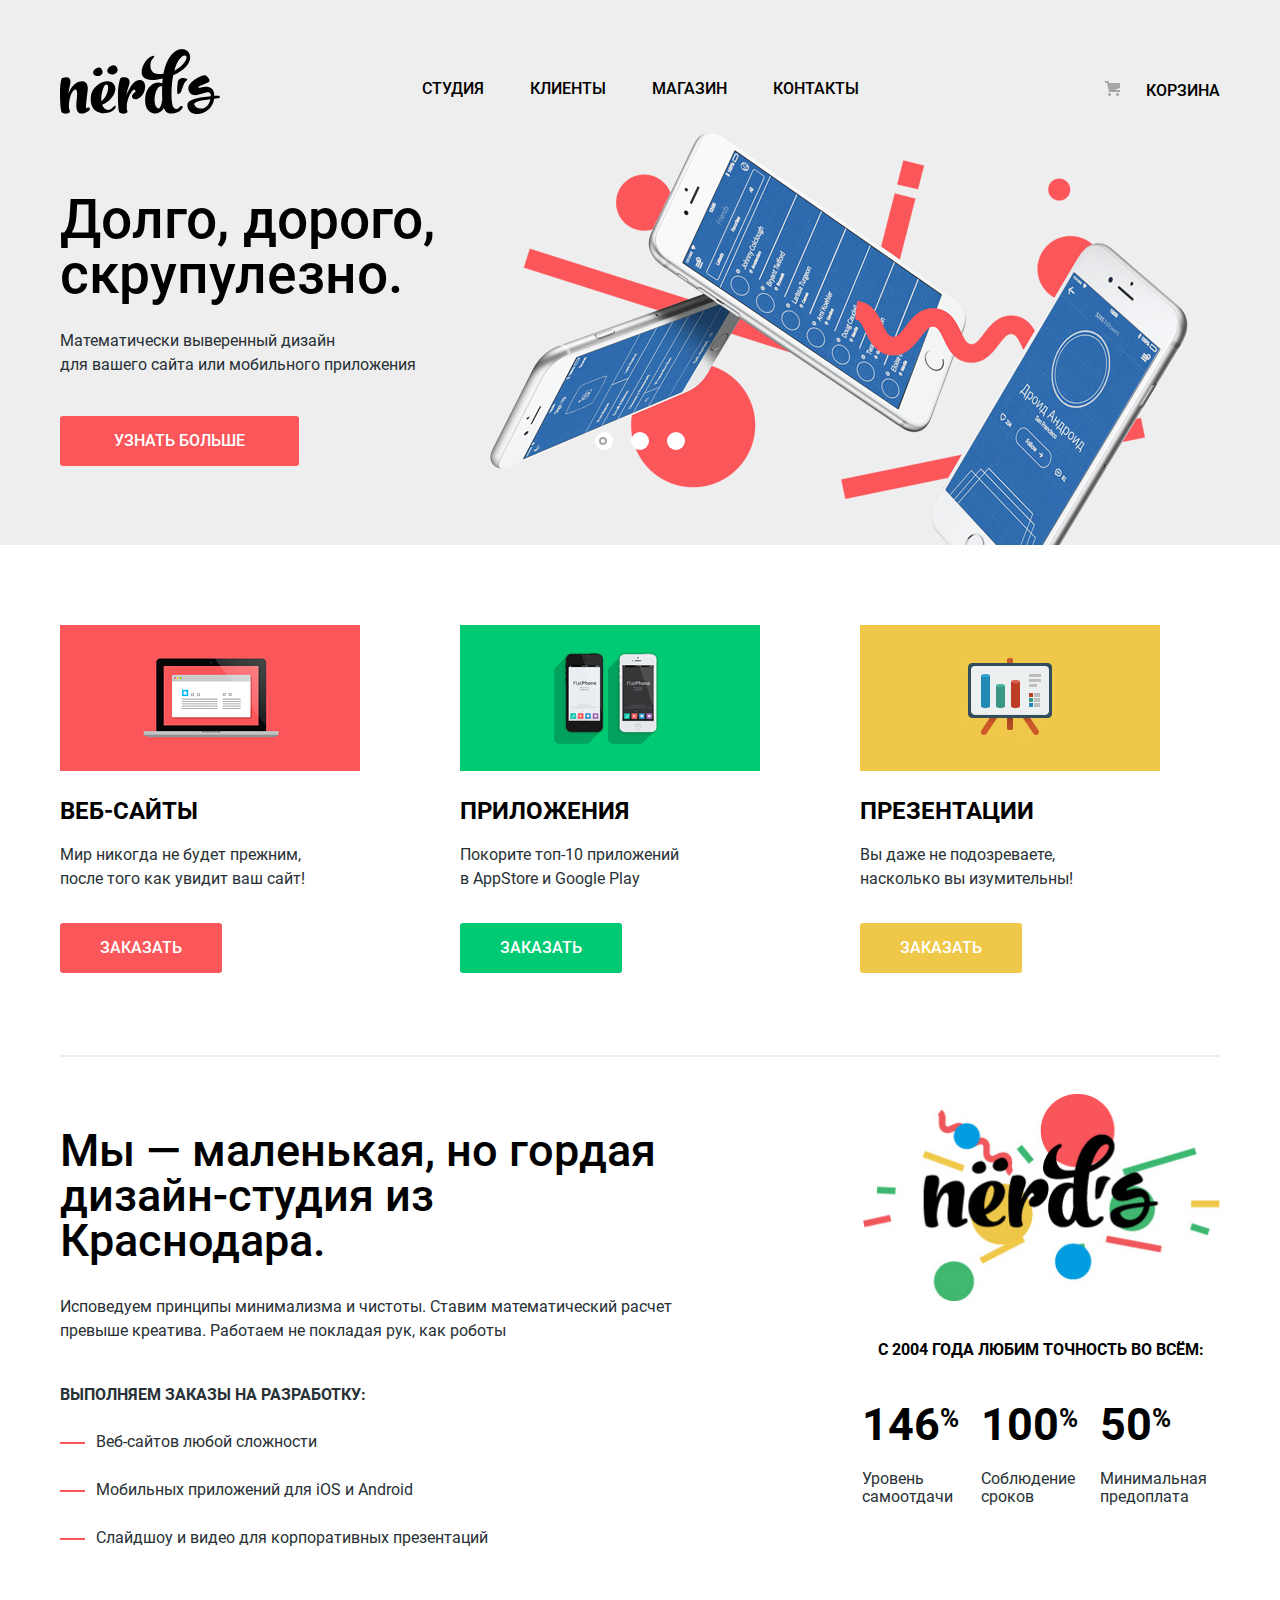
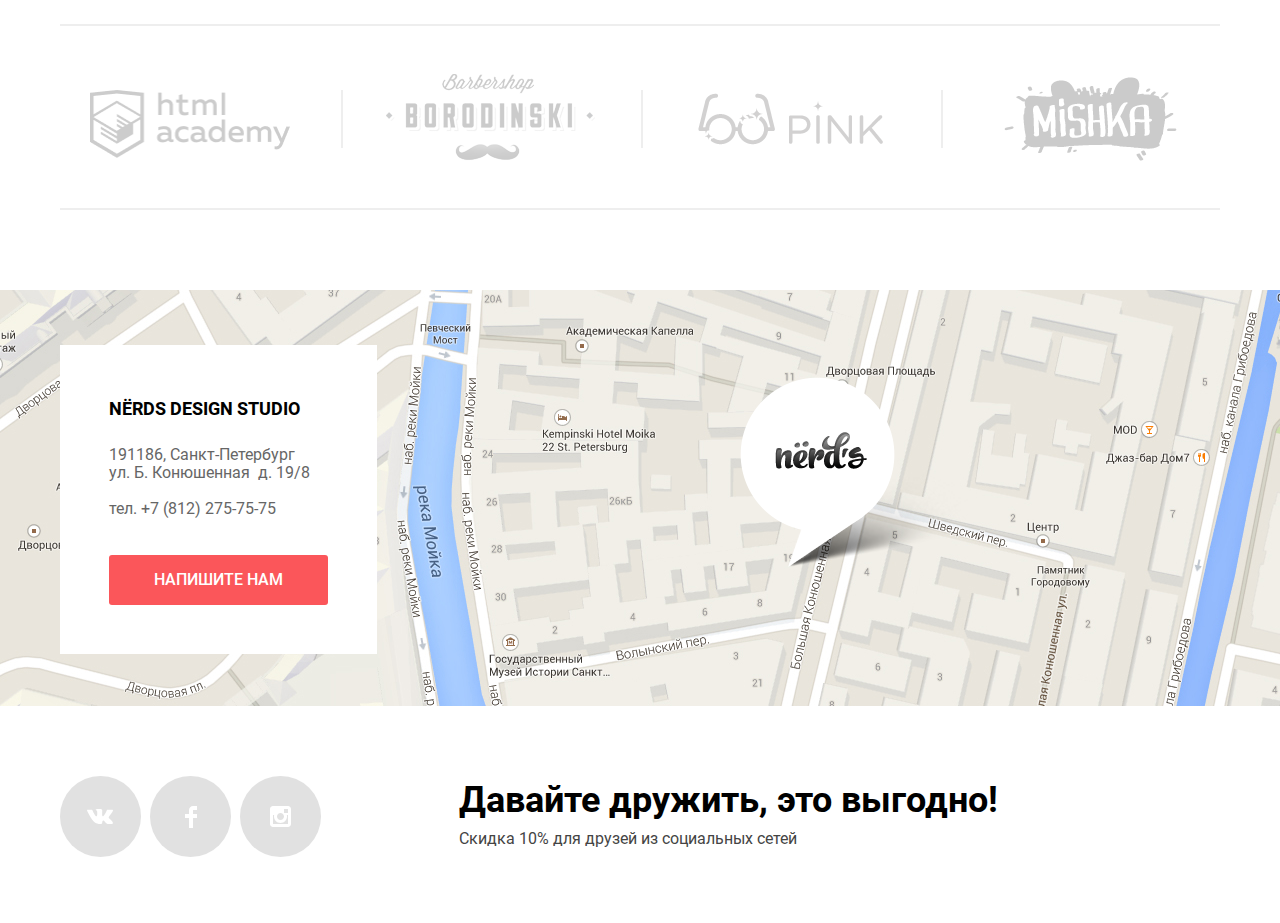
==== commit 02bd0c13: "Внёс правки" ====
--- a/index.html
+++ b/index.html
@@ -36,22 +36,22 @@
 
       <ul class="navigation__list">
         <li class="navigation__item">
-          <a href="blank.html" aria-label="ссыдка на страницу Студия">Студия</a>
+          <a href="blank.html">Студия</a>
         </li>
         <li class="navigation__item">
-          <a href="blank.html" aria-label="ссылка  на страницу клиенты">Клиенты</a>
+          <a href="blank.html">Клиенты</a>
         </li>
         <li class="navigation__item">
-          <a href="catalog.html" aria-label="ссылка на страницу Магазин">Магазин</a>
+          <a href="catalog.html">Магазин</a>
         </li>
         <li class="navigation__item">
-          <a href="blank.html" aria-label="ссылка на страницу контакты">Контакты</a>
+          <a href="blank.html">Контакты</a>
         </li>
 
       </ul>
 
       <div class="basket">
-        <a href="blank.html" aria-label="Корзина">
+        <a href="blank.html">
           <svg width="15" height="15" viewBox="0 0 15 15" fill="none" xmlns="http://www.w3.org/2000/svg">
             <path
               d="M4.5 15C5.32843 15 6 14.3284 6 13.5C6 12.6716 5.32843 12 4.5 12C3.67157 12 3 12.6716 3 13.5C3 14.3284 3.67157 15 4.5 15Z"
@@ -86,7 +86,6 @@
               <a class="button button--item" href="blank.html" aria-label="кнопка узнать больше">
                 <span>УЗНАТЬ БОЛЬШЕ</span>
               </a>
-              <!--- <img src="img/slider-first.png" width="760" height="431" alt="Слайд-1">-->
             </div>
           </li>
 
@@ -99,7 +98,6 @@
               <a class="button button--item" href="blank.html" aria-label="кнопка узнать больше">
                 <span>УЗНАТЬ БОЛЬШЕ</span>
               </a>
-              <!-- <img src="img/slider-second.png" width="760" height="431" alt="Слайд-2">-->
             </div>
           </li>
 
@@ -112,7 +110,6 @@
               <a class="button button--item" href="blank.html" aria-label="кнопка узнать больше">
                 <span>УЗНАТЬ БОЛЬШЕ</span>
               </a>
-              <!--<img src="img/slider-third.png" width="760" height="431" alt="Слайд-3"> -->
             </div>
           </li>
 
@@ -135,7 +132,7 @@
           <h2>ВЕБ-САЙТЫ</h2>
           <p>Мир никогда не будет прежним,
             после того как увидит ваш сайт!</p>
-          <a class="button button--red" href="blank.html" aria-label="кнопка заказать">
+          <a class="button button--red" href="blank.html">
             <span>Заказать</span>
           </a>
         </li>
@@ -145,7 +142,7 @@
           <h2>Приложения</h2>
           <p>Покорите топ-10 приложений
             в AppStore и Google Play</p>
-          <a class="button button--green" href="blank.html" aria-label="кнопка заказать">
+          <a class="button button--green" href="blank.html">
             <span>Заказать</span>
           </a>
         </li>
@@ -155,7 +152,7 @@
           <h2>Презентации</h2>
           <p>Вы даже не подозреваете,
             насколько вы изумительны!</p>
-          <a class="button button--yellow" href="blank.html" aria-label="кнопка заказать">
+          <a class="button button--yellow" href="blank.html">
             <span>Заказать</span>
           </a>
         </li>
@@ -256,7 +253,7 @@
           <p class="contacts__adress">191186, Санкт-Петербург
             ул. Б. Конюшенная &nbsp;д.&nbsp;19/8</p>
           <p class="contacts__phone">тел.
-            <a href="tel:+78122757575" aria-label="телефон студии Нёрдс">+7 (812) 275-75-75</a>
+            <a href="tel:+78122757575">+7 (812) 275-75-75</a>
           </p>
           <button class="button button--contacts" type="button" aria-label="кнопка напишите нам">Напишите нам</button>
         </div>
@@ -318,7 +315,7 @@
         <label for="textarea" class="feedback__textarea">Текст письма:
           <textarea id="textarea"  name="textarea" placeholder="В свободной форме"></textarea>
         </label>
-        <button class="button button--feedback" type="submit" aria-label="кнопка отправить">ОТПРАВИТЬ</button>
+        <button class="button button--feedback" type="submit">ОТПРАВИТЬ</button>
         <button class="popup__close" type="button" aria-label="кнопка закрыть"></button>
       </form>
     </div>
--- a/css/style.min.css
+++ b/css/style.min.css
@@ -1 +1 @@
-@font-face{font-family:"Roboto";src:local(Roboto),url(../fonts/roboto.woff2) format("woff2"),url(../fonts/roboto.woff) format("woff");font-weight:400;font-style:normal}@font-face{font-family:"Roboto";src:url(../fonts/robotobold.woff2) format("woff2"),url(../fonts/robotobold.woff) format("woff");font-weight:700;font-style:bold}@font-face{font-family:"Roboto";src:url(../fonts/robotomedium.woff2) format("woff2"),url(../fonts/robotomedium.woff) format("woff");font-weight:500;font-style:normal}@-webkit-keyframes bounce{0%{-webkit-transform:translateY(-2000px);transform:translateY(-2000px)}70%{-webkit-transform:translateY(30px);transform:translateY(30px)}90%{-webkit-transform:translateY(-10px);transform:translateY(-10px)}100%{-webkit-transform:translateY(0);transform:translateY(0)}}@keyframes bounce{0%{-webkit-transform:translateY(-2000px);transform:translateY(-2000px)}70%{-webkit-transform:translateY(30px);transform:translateY(30px)}90%{-webkit-transform:translateY(-10px);transform:translateY(-10px)}100%{-webkit-transform:translateY(0);transform:translateY(0)}}@-webkit-keyframes shake{0%,100%{-webkit-transform:translateX(0);transform:translateX(0)}10%,30%,50%,70%,90%{-webkit-transform:translateX(-10px);transform:translateX(-10px)}20%,40%,60%,80%{-webkit-transform:translateX(10px);transform:translateX(10px)}}@keyframes shake{0%,100%{-webkit-transform:translateX(0);transform:translateX(0)}10%,30%,50%,70%,90%{-webkit-transform:translateX(-10px);transform:translateX(-10px)}20%,40%,60%,80%{-webkit-transform:translateX(10px);transform:translateX(10px)}}:root{--basic-text-black:#283136;--basic-black:#000;--basic-light-black:#4D4D4D;--basic-red:#FB565A;--basic-grey:#EEE;--basic-green:#00CA74;--basic-yellow:#EFC849;--basic-shadow-grey:#E1E1E1;--basic-white:#FFF;--basic-discount-text:#444;--contacts-grey:#666;--focus-red:#E74246;--active-red:#D7373B;--focus-green:#00BC6C;--active-green:#00AA62;--focus-yellow:#EAB534;--active-yellow:#E5A722;--focus-grey:#DFDFDF;--active-grey:#D5D5D5}.page{height:100%}.page__body{display:-ms-grid;display:grid;-ms-grid-rows:-webkit-min-content 1fr -webkit-min-content;-ms-grid-rows:min-content 1fr min-content;grid-template-rows:-webkit-min-content 1fr -webkit-min-content;grid-template-rows:min-content 1fr min-content;-ms-flex-line-pack:start;align-content:start;min-height:100%;margin:0;padding:0;font-family:"Roboto","Arial",sans-serif;font-size:16px;line-height:24px;font-weight:400;color:var(--basic-text-black);background:var(--basic-white)}.visually-hidden{position:absolute;clip:rect(1px,1px,1px,1px);padding:0;border:0;height:1px;width:1px;overflow:hidden}img{max-width:100%;height:auto}.header{background-color:var(--basic-grey)}.wrapper{position:relative;max-width:1160px;margin:0 auto}.button{display:inline-block;padding:16px 40px;font-style:normal;font-weight:500;font-size:16px;line-height:18px;text-align:center;text-decoration:none;text-transform:uppercase;border-radius:3px;border:none;color:var(--basic-white);background:var(--basic-red);outline:none;-webkit-transition:.6s ease-in-out;-o-transition:.6s ease-in-out;transition:.6s ease-in-out}.button:focus,.button:hover{background-color:var(--focus-red)}.button:active{background:var(--active-red);-webkit-box-shadow:inset 0 3px 0 rgba(0,1,1,0.1);box-shadow:inset 0 3px 0 rgba(0,1,1,0.1)}.navigation__logo{display:-ms-inline-grid;display:inline-grid}.navigation__logo--catalog:hover,.navigation__logo--catalog:focus{opacity:.7}.navigation__logo--catalog:active{opacity:.3}.navigation{display:-ms-grid;display:grid;-ms-grid-columns:160px 40px 1fr 40px 160px;grid-template-columns:160px 1fr 160px;-webkit-column-gap:40px;-moz-column-gap:40px;column-gap:40px;-webkit-box-align:center;-ms-flex-align:center;align-items:center;justify-items:center;margin-top:48px;line-height:30px;font-weight:500;color:var(--basic-black);background-color:transparent;text-transform:uppercase}.navigation__list{display:-webkit-box;display:-ms-flexbox;display:flex;-webkit-box-orient:horizontal;-webkit-box-direction:normal;-ms-flex-direction:row;flex-direction:row;-ms-flex-wrap:wrap;flex-wrap:wrap;-webkit-box-pack:start;-ms-flex-pack:start;justify-content:space-between;-ms-flex-item-align:end;align-self:flex-end;min-width:437px;margin:0;padding:0;list-style-type:none}.navigation__item{position:relative;text-align:center;margin-bottom:10px;min-width:30px}.navigation__item:last-child{padding-right:0}.navigation--current::before{content:"";display:block;position:absolute;bottom:-15px;left:0;min-width:75px;height:2px;background-color:var(--basic-red);opacity:1}.navigation__list a,.basket a{color:var(--basic-black);text-decoration:none;outline:none}.basket{margin-top:20px;-ms-flex-item-align:center;-ms-grid-row-align:center;align-self:center;-moz-text-align-last:justify;text-align-last:justify;padding-left:44px;min-width:115px}.navigation__list a:hover,.navigation__list a:focus,.basket a:hover span,.basket a:focus span{color:var(--basic-red);-webkit-transition:.6s ease-in-out;-o-transition:.6s ease-in-out;transition:.6s ease-in-out}.navigation__list a:active,.basket a:active span{color:var(--basic-black);opacity:30%;-webkit-transition:.25s ease-in-out;-o-transition:.25s ease-in-out;transition:.25s ease-in-out}.slider{position:relative;background-color:var(--basic-grey)}.slider__list{display:-ms-grid;display:grid;margin:0;padding:0;min-height:431px;list-style-type:none;text-align:left}.slider__item--description{max-width:530px;padding-top:78px;word-break:break-word}.slider__item h2{margin:0;padding:0;font-style:normal;font-weight:500;font-size:55px;line-height:55px;color:var(--basic-black);white-space:pre-line}.slider__item p{margin:0;padding:0;margin-top:27px;margin-bottom:39px;white-space:pre-line}.slider__item:first-child{background-image:url(../img/slider-first.png);background-position:99% 100%;background-repeat:no-repeat}.slider__item:nth-child(2){background-image:url(../img/slider-second.png);background-position:99% 100%;background-repeat:no-repeat}.slider__item:nth-child(3){background-image:url(../img/slider-third.png);background-position:99% 100%;background-repeat:no-repeat}.slider__item{display:none}.slider__item--current{display:block}.slider__navigation{position:absolute;display:-webkit-box;display:-ms-flexbox;display:flex;justify-content:space-between;left:50%;bottom:22%;min-width:90px;-webkit-transform:translateX(-50%);-ms-transform:translateX(-50%);transform:translateX(-50%)}.slider__button{position:relative;border-radius:50%;height:18px;width:18px;background:var(--basic-white);outline:none;border:none;cursor:pointer}.slider__button--current::before{content:"";display:inline-block;position:relative;width:4px;height:4px;right:2px;bottom:2px;border:2px solid #c1c1c1;border-radius:50%}.offers{padding:0;margin-top:80px;margin-bottom:82px;background-color:var(--basic-white)}.offers__item--applications img{background:var(--basic-green)}.offers__item--presentations img{background:var(--basic-yellow)}.offers__list{display:-ms-grid;display:grid;padding:0;-ms-grid-columns:300px 100px 300px 100px 300px;grid-template-columns:repeat(3,300px);-webkit-column-gap:100px;-moz-column-gap:100px;column-gap:100px;list-style:none}.offers__item h2{margin-bottom:17px;margin-top:18px;font-family:"Roboto";font-style:normal;font-weight:700;font-size:24px;line-height:30px;color:var(--basic-black);text-transform:uppercase;word-break:break-word}.offers__item p{white-space:pre-line;min-width:280px;min-height:48px;margin-bottom:32px;word-break:break-word}.about-company{display:-ms-grid;display:grid;padding:0;margin-bottom:50px;-ms-grid-columns:1fr 152px 1fr;grid-template-columns:1fr 1fr;-webkit-column-gap:152px;-moz-column-gap:152px;column-gap:152px;-ms-grid-rows:1fr;grid-template-rows:1fr}.about-company>:nth-child(1){-ms-grid-row:1;-ms-grid-column:1}.about-company>:nth-child(2){-ms-grid-row:1;-ms-grid-column:3}.about-company::after{content:"";display:block;position:absolute;width:1160px;height:2px;background-color:var(--basic-grey);margin-bottom:30px}.company{min-width:650px;margin-top:73px;word-break:break-word}.company h3{margin-top:40px;margin-bottom:23px;font-family:inherit;font-size:16px;font-weight:700;color:var(--basic-text-black);text-transform:uppercase}.company__title{margin:0;margin-bottom:32px;font-family:inherit;font-style:normal;font-weight:500;font-size:45px;line-height:45px;color:var(--basic-black)}.company__text{margin:0}.company__list{position:relative;margin:0;padding:0;list-style:none}.company__item{position:relative;padding-left:36px;margin-bottom:24px}.company__item::before{content:"";position:absolute;left:0;top:50%;width:25px;height:2px;background-color:var(--basic-red)}.statistics{margin:0;margin-top:39px;padding:0}.statistics h3{margin-top:30px;margin-bottom:31px;text-align:center;font-style:normal;font-weight:700;font-size:16px;line-height:24px;text-transform:uppercase;color:var(--basic-black)}.indication{display:-webkit-box;display:-ms-flexbox;display:flex;-webkit-box-align:start;-ms-flex-align:start;align-items:flex-start;-webkit-box-orient:horizontal;-webkit-box-direction:normal;-ms-flex-direction:row;flex-direction:row;-ms-flex-wrap:wrap;flex-wrap:wrap;list-style-type:none;padding:0;margin:0}.indication li{max-width:119px}.indication__term{margin:0;margin-bottom:13px;font-family:"Roboto";font-style:normal;font-weight:700;font-size:45px;line-height:64px;color:var(--basic-black)}.indication__text{margin:0;font-family:inherit;font-weight:400;font-style:normal;font-size:16px;line-height:18px;color:var(--basic-text-black);word-break:break-word}.indication sup{font-weight:700;font-style:normal;font-size:26px;line-height:40px;color:var(--basic-black)}.clients{position:relative;min-height:180px;margin-bottom:82px}.clients::before,.clients::after{content:"";position:absolute;opacity:1;width:100%;height:2px;background-color:var(--basic-grey)}.clients::after{top:100%;left:0}.clients__list{display:-ms-grid;display:grid;-ms-grid-columns:260px 40px 260px 40px 260px 40px 260px;grid-template-columns:repeat(4,260px);-webkit-column-gap:40px;-moz-column-gap:40px;column-gap:40px;row-gap:30px;-webkit-box-align:center;-ms-flex-align:center;align-items:center;margin:0;padding-left:0;list-style:none;padding-top:50px;padding-bottom:44px;outline:none}.clients__item{position:relative}.clients__item:first-child{padding-top:10px}.clients__link{display:-webkit-box;display:-ms-flexbox;display:flex;-webkit-box-orient:horizontal;-webkit-box-direction:normal;-ms-flex-direction:row;flex-direction:row;-webkit-box-pack:center;-ms-flex-pack:center;justify-content:center;opacity:.2}.clients__item::after{content:"";position:absolute;margin:0;margin-left:50px;width:2px;height:58px;bottom:50%;right:-23px;opacity:1;background-color:var(--basic-grey);-webkit-transform:translateY(50%);-ms-transform:translateY(50%);transform:translateY(50%)}.clients__item:nth-child(4n+4)::after{display:none}.clients__link:hover,.clients__link:focus{opacity:1;-webkit-transition:.25s ease-in-out;-o-transition:.25s ease-in-out;transition:.25s ease-in-out}.clients__link:active{opacity:.1}.button--item{padding:16px 54px;background:var(--basic-red);text-transform:none}.button--item:active>span{opacity:.3}.button--green{background-color:var(--basic-green)}.button--green:hover,.button--green:focus{background:var(--focus-green)}.button--green:active{background:var(--active-green)}.button--green:active>span{opacity:.3}.button--yellow{background-color:var(--basic-yellow)}.button--yellow:hover,.button--yellow:focus{background:var(--focus-yellow)}.button--yellow:active{background:var(--active-yellow)}.button--yellow:active>span{opacity:.3}.button--red{background-color:var(--basic-red)}.button--red:active>span{opacity:.3}.button--catalog{width:100%;margin-top:50px;color:var(--basic-black);background:var(--basic-grey);text-transform:none;vertical-align:text-top;cursor:pointer}.button--catalog:hover,.button--catalog:focus{background:var(--focus-grey);outline:none}.button--catalog:active{background:var(--active-grey)}.button--catalog:active>span{opacity:.3}.button--contacts{padding:16px 45px}.button--contacts:hover,.button--contacts:focus{outline:none;cursor:pointer}.socials__button:hover,.socials__button:focus{background:-webkit-gradient(linear,left bottom,left top,from(#E74246),to(#E74246)),#FFF;background:-o-linear-gradient(bottom,#E74246,#E74246),#FFF;background:linear-gradient(0deg,#E74246,#E74246),#FFF;-webkit-transition:.25s ease-in-out;-o-transition:.25s ease-in-out;transition:.25s ease-in-out}.socials__button:active{background:-webkit-gradient(linear,left bottom,left top,from(#D7373B),to(#D7373B)),#FFF;background:-o-linear-gradient(bottom,#D7373B,#D7373B),#FFF;background:linear-gradient(0deg,#D7373B,#D7373B),#FFF;-webkit-box-shadow:inset 0 3px 0 rgba(0,1,1,0.1);box-shadow:inset 0 3px 0 rgba(0,1,1,0.1);-webkit-transition:.25s ease-in-out;-o-transition:.25s ease-in-out;transition:.25s ease-in-out}.socials__button:active>svg{opacity:.3;-webkit-transition:.25s ease-in-out;-o-transition:.25s ease-in-out;transition:.25s ease-in-out}.socials__button{display:-webkit-box;display:-ms-flexbox;display:flex;-webkit-box-align:center;-ms-flex-align:center;align-items:center;-webkit-box-pack:center;-ms-flex-pack:center;justify-content:center;background:-webkit-gradient(linear,left bottom,left top,from(#E1E1E1),to(#E1E1E1)),#FFF;background:-o-linear-gradient(bottom,#E1E1E1,#E1E1E1),#FFF;background:linear-gradient(0deg,#E1E1E1,#E1E1E1),#FFF;width:81px;height:81px;border-radius:50%;outline:none}.button--pages{display:-webkit-box;display:-ms-flexbox;display:flex;-ms-flex-wrap:wrap;flex-wrap:wrap;-webkit-box-pack:center;-ms-flex-pack:center;justify-content:center;-webkit-box-align:center;-ms-flex-align:center;align-items:center;height:50px;min-width:50px;padding:0;text-align:center;color:var(--basic-black);background:var(--basic-grey)}.button--pages:focus,.button--pages:hover{background:var(--focus-grey)}.button--pages:active{background:var(--active-grey);-webkit-box-shadow:inset 0 3px 0 rgba(0,1,1,0.1);box-shadow:inset 0 3px 0 rgba(0,1,1,0.1)}.button--pages:active>span{opacity:.3}.current{-webkit-box-sizing:border-box;box-sizing:border-box;background-color:var(--basic-white);border:3px solid var(--basic-grey);border-radius:3px;cursor:pointer}.sort__item--button{opacity:.3}.sort__item--button:hover,.sort__item--button:focus{opacity:60%;color:var(--basic-black)}.sort__item--button:active{color:var(--basic-black);opacity:100%}.sort__item--current{color:var(--basic-black);opacity:100%}.footer{margin-bottom:50px}.map-contacts{position:relative}.contacts{position:relative;min-width:1160px;margin-bottom:15px}.map{width:100%;height:416px;background-size:cover;background-image:url(../img/map.jpg);background-position:bottom}.write-us{position:absolute;left:0;bottom:59px;padding:49px;background-color:var(--basic-white);text-align:left}.contacts__title{margin:0;padding-bottom:22px;font-style:normal;font-weight:700;font-size:18px;line-height:30px;color:var(--basic-black);text-transform:uppercase}.contacts__phone,.contacts__adress{white-space:pre-line;margin:0;font-weight:400;font-style:normal;color:var(--contacts-grey);font-size:16px;line-height:18px}.marker{position:absolute;bottom:146px;right:249px;margin:auto}.contacts__phone{white-space:normal;margin-top:18px;margin-bottom:37px}.contacts__phone a{font-weight:400;font-style:normal;color:var(--contacts-grey);font-size:16px;line-height:18px;text-decoration:none}.socials-discount{display:-ms-grid;display:grid;-ms-grid-columns:360px 1fr;grid-template-columns:360px 1fr}.socials{display:-webkit-box;display:-ms-flexbox;display:flex;-webkit-box-orient:horizontal;-webkit-box-direction:normal;-ms-flex-direction:row;flex-direction:row;-ms-flex-wrap:wrap;flex-wrap:wrap;margin-top:48px;padding:0;list-style:none}.socials__item{padding-right:9px}.discount{display:-webkit-box;display:-ms-flexbox;display:flex;-webkit-box-orient:vertical;-webkit-box-direction:normal;-ms-flex-direction:column;flex-direction:column;-ms-flex-item-align:center;align-self:center;-ms-flex-wrap:wrap;flex-wrap:wrap;margin-left:39px;margin-top:5px}.discount__title{margin:0;padding-top:25px;font-weight:700;font-style:normal;font-size:36px;line-height:36px;color:var(--basic-black);text-align:left;margin-bottom:0}.discount__text{margin:0;padding-top:10px;font-weight:400;font-style:normal;font-size:16px;line-height:22px;color:var(--basic-discount-text);text-align:left}.popup{display:none;position:fixed;top:20%;right:0;bottom:20%;left:0;max-width:960px;min-height:587px;margin:auto;background:var(--basic-white);-webkit-box-shadow:0 20px 40px rgba(0,0,0,0.4);box-shadow:0 20px 40px rgba(0,0,0,0.4)}.popup-show{display:block;-webkit-animation:bounce .6s;animation:bounce .6s}.popup-error{-webkit-animation:shake .6s;animation:shake .6s}.popup__title{position:relative;margin:0;margin-bottom:33px;padding-left:100px;padding-top:62px;font-style:normal;font-weight:700;font-size:45px;line-height:53px;color:var(--basic-black)}.popup__close{position:absolute;display:block;width:21px;height:21px;right:92px;top:-20%;background-image:url(../img/popup-close-icon.svg);opacity:.3;border:none;background-color:var(--basic-white);outline:none;-webkit-transition:.25 ease-in-out;-o-transition:.25 ease-in-out;transition:.25 ease-in-out}.popup__close:hover{opacity:1;cursor:pointer}.popup__close:active{opacity:.1}.feedback{position:relative;display:-ms-grid;display:grid;margin-left:100px;-ms-grid-columns:360px 40px 360px;grid-template-columns:repeat(2,360px);-webkit-column-gap:40px;-moz-column-gap:40px;column-gap:40px}.feedback__input:invalid{min-height:50px;margin-top:9px;margin-bottom:32px;padding-left:12px;border:2px solid var(--focus-red);border-radius:3px;font-family:"Roboto";font-style:normal;font-weight:700;font-size:16px;text-align:left;line-height:18px;color:var(--focus-red)}.feedback__input,.feedback__input:valid{-webkit-box-sizing:border-box;box-sizing:border-box;min-height:50px;margin-top:9px;margin-bottom:32px;padding-left:12px;border:2px solid #D7DCDE;border-radius:3px;font-family:"Roboto";font-style:normal;font-weight:700;font-size:16px;text-align:left;line-height:18px;color:var(--basic-discount-text);opacity:.5}.feedback__email{display:-ms-grid;display:grid;-ms-grid-column:2;-ms-grid-column-span:1;grid-column:2 / 3;-ms-grid-row:1;-ms-grid-row-span:1;grid-row:1 / 2}.feedback__name{display:-ms-grid;display:grid;-ms-grid-column:1;-ms-grid-column-span:1;grid-column:1 / 2;-ms-grid-row:1;-ms-grid-row-span:1;grid-row:1 / 2}.button--feedback{width:260px;height:50px;outline:none}.button--feedback:hover{cursor:pointer}.feedback__textarea{display:-ms-grid;display:grid;-ms-grid-column:1;-ms-grid-column-span:2;grid-column:1 / 3;-ms-grid-row:2;-ms-grid-row-span:1;grid-row:2 / 3}.feedback__input:hover,.feedback__input:hover{min-height:50px;border:2px solid #B4B9BB}.feedback__input:focus,.feedback__input:focus{opacity:1;min-height:50px;border:2px solid var(--basic-black)}.feedback label{font-family:"Roboto";font-style:normal;font-weight:700;font-size:16px;line-height:18px;color:var(--basic-black)}.feedback__textarea textarea{-webkit-box-sizing:border-box;box-sizing:border-box;min-height:118px;padding-top:15px;padding-left:15px;margin-top:9px;margin-bottom:50px;resize:none;font-family:"Roboto";font-style:normal;font-weight:700;font-size:16px;text-align:left;line-height:18px;color:var(--basic-discount-text);opacity:.5;border:2px solid #D7DCDE;border-radius:3px}.feedback__textarea textarea:focus{border:2px solid var(--basic-black);opacity:1}.feedback__textarea textarea:hover{border:2px solid #B4B9BB}.catalog{display:-ms-grid;display:grid;-ms-grid-columns:260px 1fr;grid-template-columns:260px 1fr;margin-bottom:59px;margin-top:54px}.catalog__form fieldset{padding:0;margin:0;border:none}.catalog__form{-ms-grid-row:1;-ms-grid-row-span:2;grid-row:1 / 3}.types{margin-left:140px}.header h1{text-align:center;font-weight:500;font-style:normal;font-size:55px;line-height:55px;color:var(--basic-black);margin:0;padding:78px 50px 107px}.price__filter{margin:0;padding:0;width:260px;margin:50px auto}.price__controls{position:relative;height:41px;margin-bottom:11px;padding-top:39px;padding-right:20px;padding-left:20px;background-color:#f1f1f1;border-radius:5px}.button-price{position:absolute;top:31px;left:0;width:4px;height:4px;padding:2px;border:8px solid #fff;background-color:#ababab;border-radius:50%;-webkit-box-shadow:0 2px 1px 0 #cfcfcf;box-shadow:0 2px 1px 0 #cfcfcf;cursor:pointer}.button-price--min{left:18px}.button-price--max{left:160px}.price__scale{height:2px;background:#d7dcde}.price__bar{width:70%;height:2px;background:var(--basic-green)}.grid,.features{display:-webkit-box;display:-ms-flexbox;display:flex;-webkit-box-orient:vertical;-webkit-box-direction:normal;-ms-flex-direction:column;flex-direction:column;width:208px}.price__value{font-style:normal;font-weight:400;font-size:16px;line-height:22px;color:var(--basic-text-black)}.grid__input+span::before{content:"";position:absolute;left:0;top:15px;width:25px;height:25px;background-image:url(../img/catalog/grid-radio-off.svg);background-repeat:no-repeat;background-position:0 0;opacity:.3}.grid__input+span:hover::before,.grid__input+span:focus::before{opacity:1}.grid__input:disabled+span::before{opacity:.1}.grid__input:checked+span::after{content:"";position:absolute;left:8px;top:23px;width:9px;height:9px;background-image:url(../img/catalog/grid-radio-on.svg);background-repeat:no-repeat;background-position:0 0;opacity:.3}.grid__input:checked+span:hover::after,.grid__input:checked+span:focus::after{opacity:1}.grid__input:checked:disabled+span::after{opacity:.1}.price__value input{width:80px;padding:10px 0;margin-left:7px;border:none;border-radius:5px;text-align:center;font-family:inherit;font-size:inherit;line-height:22px;color:var(--basic-text-black);background:var(--basic-grey)}.price__value--min-price{margin-right:30px}.features__title,.grid__title,.price__title{font-style:normal;font-weight:700;font-size:18px;line-height:30px;color:var(--basic-black);text-transform:uppercase}.grid__text,.features__text{font-style:normal;font-weight:400;font-size:16px;line-height:19px;color:var(--basic-text-black)}.features__title{padding-top:45px}.features__input+span::before{content:"";position:absolute;display:block;left:0;top:15px;width:23px;height:23px;background-image:url(../img/catalog/features-checkbox-off.svg);background-repeat:no-repeat;background-position:0 0;opacity:.3}.features__input:checked+span::before{content:"";position:absolute;left:0;top:15px;width:23px;height:23px;background-image:url(../img/catalog/features-checkbox-on.svg);background-repeat:no-repeat;background-position:0 0}.features__input:checked+span:hover::before,.features__input:checked+span:focus::before{opacity:1}.features__input:checked:disabled+span::before{opacity:.1}.features__input:disabled+span::before{opacity:.1}.features__input+span:hover::before,.features__input+span:focus::before{opacity:1}.features label,.grid label{position:relative;display:block;cursor:pointer;padding-top:15px;padding-left:37px}.sort{display:-webkit-box;display:-ms-flexbox;display:flex;-webkit-box-orient:horizontal;-webkit-box-direction:normal;-ms-flex-direction:row;flex-direction:row;-webkit-box-pack:justify;-ms-flex-pack:justify;justify-content:space-between;text-transform:uppercase}.sort__title{display:-webkit-box;display:-ms-flexbox;display:flex;margin:0;font-style:normal;font-weight:700;font-size:18px;line-height:30px;color:var(--basic-black)}.sort__list{display:-webkit-box;display:-ms-flexbox;display:flex;-ms-flex-item-align:center;align-self:center;-webkit-box-pack:end;-ms-flex-pack:end;justify-content:flex-end;-ms-flex-wrap:wrap;flex-wrap:wrap;margin:0;padding:0;font-style:normal;font-weight:400;font-size:14px;line-height:18px;color:var(--basic-black);list-style-type:none}.sort__item{padding-right:28px}.sort__item:last-child{padding-right:0}.sort__item:nth-child(4){padding-right:20px;padding-left:15px}.sort__item a{color:var(--basic-black);text-decoration:none;outline:none}.button--templates{margin-top:32px;margin-bottom:43px;padding:16px 75px}.templates{margin-left:140px}.templates__card{position:absolute;bottom:0;opacity:0;left:0;width:100%;background:var(--basic-grey);text-align:center;outline:none;cursor:pointer;-webkit-transition:.5s ease-in-out;-o-transition:.5s ease-in-out;transition:.5s ease-in-out;word-break:break-word}.templates__list{display:-ms-grid;display:grid;-ms-grid-columns:1fr 42px 1fr;grid-template-columns:1fr 1fr;row-gap:30px;-webkit-column-gap:42px;-moz-column-gap:42px;column-gap:42px;padding:0;margin:0;margin-top:49px;margin-bottom:56px;list-style:none}.templates__item{display:-ms-grid;display:grid;position:relative;min-width:358px;min-height:617px}.templates__title{display:inline-block;margin:0;padding-top:28px;padding-bottom:11px;text-decoration:none;font-style:normal;font-weight:700;font-size:18px;line-height:30px;text-align:center;text-transform:uppercase;color:var(--basic-black);outline:none}.templates__title:hover,.templates__title:focus{color:var(--basic-red)}.templates__title:active{color:var(--basic-black);opacity:30%}.templates__text{margin:0;min-width:255px;min-height:36px;white-space:pre-line;font-style:normal;font-weight:400;font-size:16px;line-height:18px;color:var(--contacts-grey)}.templates__item::before{content:"";display:block;position:relative;width:100%;height:40px;background-image:url(../img/catalog/browse-template.svg);opacity:.12;top:0;left:0}.templates__item:hover::before,.templates__item:focus::before{opacity:1}.templates__item:focus,.templates__item:hover{-webkit-box-shadow:0 6px 15px rgba(0,1,1,0.25);box-shadow:0 6px 15px rgba(0,1,1,0.25)}.templates__item:hover>.templates__card,.templates__item:focus>.templates__card{opacity:1}.pages{display:-webkit-box;display:-ms-flexbox;display:flex;-ms-flex-wrap:wrap;flex-wrap:wrap;margin:0;padding:0;font-style:normal;font-weight:500;font-size:16px;line-height:18px;list-style-type:none}.pages a{color:var(--basic-black);text-decoration:none;margin-right:10px;vertical-align:middle}.pages li:last-child{width:273px}
+@font-face{font-family:"Roboto";src:local(Roboto),url(../fonts/roboto.woff2) format("woff2"),url(../fonts/roboto.woff) format("woff");font-weight:400;font-style:normal}@font-face{font-family:"Roboto";src:url(../fonts/robotobold.woff2) format("woff2"),url(../fonts/robotobold.woff) format("woff");font-weight:700;font-style:bold}@font-face{font-family:"Roboto";src:url(../fonts/robotomedium.woff2) format("woff2"),url(../fonts/robotomedium.woff) format("woff");font-weight:500;font-style:normal}@-webkit-keyframes bounce{0%{-webkit-transform:translateY(-2000px);transform:translateY(-2000px)}70%{-webkit-transform:translateY(30px);transform:translateY(30px)}90%{-webkit-transform:translateY(-10px);transform:translateY(-10px)}100%{-webkit-transform:translateY(0);transform:translateY(0)}}@keyframes bounce{0%{-webkit-transform:translateY(-2000px);transform:translateY(-2000px)}70%{-webkit-transform:translateY(30px);transform:translateY(30px)}90%{-webkit-transform:translateY(-10px);transform:translateY(-10px)}100%{-webkit-transform:translateY(0);transform:translateY(0)}}@-webkit-keyframes shake{0%,100%{-webkit-transform:translateX(0);transform:translateX(0)}10%,30%,50%,70%,90%{-webkit-transform:translateX(-10px);transform:translateX(-10px)}20%,40%,60%,80%{-webkit-transform:translateX(10px);transform:translateX(10px)}}@keyframes shake{0%,100%{-webkit-transform:translateX(0);transform:translateX(0)}10%,30%,50%,70%,90%{-webkit-transform:translateX(-10px);transform:translateX(-10px)}20%,40%,60%,80%{-webkit-transform:translateX(10px);transform:translateX(10px)}}:root{--basic-text-black:#283136;--basic-black:#000;--basic-light-black:#4D4D4D;--basic-element-black:#231F20;--basic-red:#FB565A;--basic-grey:#EEE;--basic-green:#00CA74;--basic-yellow:#EFC849;--basic-shadow-grey:#E1E1E1;--basic-white:#FFF;--basic-discount-text:#444;--triangle-hover:#A6A6A6;--contacts-grey:#666;--focus-red:#E74246;--active-red:#D7373B;--focus-green:#00BC6C;--active-green:#00AA62;--focus-yellow:#EAB534;--active-yellow:#E5A722;--focus-grey:#DFDFDF;--active-grey:#D5D5D5;--basic-lite-grey:#c1c1c1;--price-white:#f1f1f1}.page{height:100%}.page__body{display:-ms-grid;display:grid;-ms-grid-rows:-webkit-min-content 1fr -webkit-min-content;-ms-grid-rows:min-content 1fr min-content;grid-template-rows:-webkit-min-content 1fr -webkit-min-content;grid-template-rows:min-content 1fr min-content;-ms-flex-line-pack:start;align-content:start;min-height:100%;margin:0;padding:0;font-family:"Roboto","Arial",sans-serif;font-size:16px;line-height:24px;font-weight:400;color:var(--basic-text-black);background:var(--basic-white)}.visually-hidden{position:absolute;clip:rect(1px,1px,1px,1px);padding:0;border:0;height:1px;width:1px;overflow:hidden}img{max-width:100%;height:auto}.header{background-color:var(--basic-grey)}.wrapper{position:relative;max-width:1160px;margin:0 auto}.button{display:inline-block;padding:16px 40px;font-style:normal;font-weight:500;font-size:16px;line-height:18px;text-align:center;text-decoration:none;text-transform:uppercase;border-radius:3px;border:none;color:var(--basic-white);background:var(--basic-red);outline:none;-webkit-transition:.25s ease-in-out;-o-transition:.25s ease-in-out;transition:.25s ease-in-out}.button:focus,.button:hover{background-color:var(--focus-red)}.button:active{background:var(--active-red);-webkit-box-shadow:inset 0 3px 0 rgba(0,1,1,0.1);box-shadow:inset 0 3px 0 rgba(0,1,1,0.1)}.navigation__logo{display:-ms-inline-grid;display:inline-grid}.navigation__logo--catalog:hover,.navigation__logo--catalog:focus{opacity:.7}.navigation__logo--catalog:active{opacity:.3}.navigation{display:-ms-grid;display:grid;-ms-grid-columns:160px 40px 1fr 40px 160px;grid-template-columns:160px 1fr 160px;-webkit-column-gap:40px;-moz-column-gap:40px;column-gap:40px;-webkit-box-align:center;-ms-flex-align:center;align-items:center;justify-items:center;margin-top:48px;line-height:30px;font-weight:500;color:var(--basic-black);background-color:transparent;text-transform:uppercase}.navigation__list{display:-webkit-box;display:-ms-flexbox;display:flex;-webkit-box-orient:horizontal;-webkit-box-direction:normal;-ms-flex-direction:row;flex-direction:row;-ms-flex-wrap:wrap;flex-wrap:wrap;-webkit-box-pack:start;-ms-flex-pack:start;justify-content:space-between;-ms-flex-item-align:end;align-self:flex-end;min-width:437px;margin:0;padding:0;list-style-type:none}.navigation__item{position:relative;text-align:center;margin-bottom:10px;min-width:30px}.navigation__item:last-child{padding-right:0}.navigation--current::before{content:"";display:block;position:absolute;bottom:-15px;left:0;min-width:75px;height:2px;background-color:var(--basic-red);opacity:1}.navigation__list a,.basket a{color:var(--basic-black);text-decoration:none;outline:none}.basket{margin-top:20px;-ms-flex-item-align:center;-ms-grid-row-align:center;align-self:center;-moz-text-align-last:justify;text-align-last:justify;padding-left:44px;min-width:115px}.navigation__list a:hover,.navigation__list a:focus,.basket a:hover span,.basket a:focus span{color:var(--basic-red);-webkit-transition:.25s ease-in-out;-o-transition:.25s ease-in-out;transition:.25s ease-in-out}.navigation__list a:active,.basket a:active span{color:var(--basic-black);opacity:30%;-webkit-transition:.25s ease-in-out;-o-transition:.25s ease-in-out;transition:.25s ease-in-out}.slider{position:relative;background-color:var(--basic-grey)}.slider__list{display:-ms-grid;display:grid;margin:0;padding:0;min-height:431px;list-style-type:none;text-align:left}.slider__item--description{max-width:530px;padding-top:78px;word-break:break-word}.slider__item h2{margin:0;padding:0;font-style:normal;font-weight:500;font-size:55px;line-height:55px;color:var(--basic-black);white-space:pre-line}.slider__item p{margin:0;padding:0;margin-top:27px;margin-bottom:39px;white-space:pre-line}.slider__item:first-child{background-image:url(../img/slider-first.png);background-position:99% 100%;background-repeat:no-repeat}.slider__item:nth-child(2){background-image:url(../img/slider-second.png);background-position:99% 100%;background-repeat:no-repeat}.slider__item:nth-child(3){background-image:url(../img/slider-third.png);background-position:99% 100%;background-repeat:no-repeat}.slider__item{display:none}.slider__item--current{display:block}.slider__navigation{position:absolute;display:-webkit-box;display:-ms-flexbox;display:flex;justify-content:space-between;left:50%;bottom:22%;min-width:90px;-webkit-transform:translateX(-50%);-ms-transform:translateX(-50%);transform:translateX(-50%)}.slider__button{position:relative;border-radius:50%;height:18px;width:18px;background:var(--basic-white);outline:none;border:none;cursor:pointer}.slider__button--current::before{content:"";display:inline-block;position:relative;width:4px;height:4px;right:2px;bottom:2px;border:2px solid var(--triangle-hover);border-radius:50%}.offers{padding:0;margin-top:80px;margin-bottom:82px;background-color:var(--basic-white)}.offers__item--applications img{background:var(--basic-green)}.offers__item--presentations img{background:var(--basic-yellow)}.offers__list{display:-ms-grid;display:grid;padding:0;-ms-grid-columns:300px 100px 300px 100px 300px;grid-template-columns:repeat(3,300px);-webkit-column-gap:100px;-moz-column-gap:100px;column-gap:100px;list-style:none}.offers__item h2{margin-bottom:17px;margin-top:18px;font-family:"Roboto";font-style:normal;font-weight:700;font-size:24px;line-height:30px;color:var(--basic-black);text-transform:uppercase;word-break:break-word}.offers__item p{white-space:pre-line;min-width:280px;min-height:48px;margin-bottom:32px;word-break:break-word}.about-company{display:-ms-grid;display:grid;padding:0;margin-bottom:50px;-ms-grid-columns:1fr 152px 1fr;grid-template-columns:1fr 1fr;-webkit-column-gap:152px;-moz-column-gap:152px;column-gap:152px;-ms-grid-rows:1fr;grid-template-rows:1fr}.about-company>:nth-child(1){-ms-grid-row:1;-ms-grid-column:1}.about-company>:nth-child(2){-ms-grid-row:1;-ms-grid-column:3}.about-company::after{content:"";display:block;position:absolute;width:1160px;height:2px;background-color:var(--basic-grey);margin-bottom:30px}.company{min-width:650px;margin-top:73px;word-break:break-word}.company h3{margin-top:40px;margin-bottom:23px;font-family:inherit;font-size:16px;font-weight:700;color:var(--basic-text-black);text-transform:uppercase}.company__title{margin:0;margin-bottom:32px;font-family:inherit;font-style:normal;font-weight:500;font-size:45px;line-height:45px;color:var(--basic-black)}.company__text{margin:0}.company__list{position:relative;margin:0;padding:0;list-style:none}.company__item{position:relative;padding-left:36px;margin-bottom:24px}.company__item::before{content:"";position:absolute;left:0;top:50%;width:25px;height:2px;background-color:var(--basic-red)}.statistics{margin:0;margin-top:39px;padding:0}.statistics h3{margin-top:30px;margin-bottom:31px;text-align:center;font-style:normal;font-weight:700;font-size:16px;line-height:24px;text-transform:uppercase;color:var(--basic-black)}.indication{display:-webkit-box;display:-ms-flexbox;display:flex;-webkit-box-align:start;-ms-flex-align:start;align-items:flex-start;-webkit-box-orient:horizontal;-webkit-box-direction:normal;-ms-flex-direction:row;flex-direction:row;-ms-flex-wrap:wrap;flex-wrap:wrap;list-style-type:none;padding:0;margin:0}.indication li{max-width:119px}.indication__term{margin:0;margin-bottom:13px;font-family:"Roboto";font-style:normal;font-weight:700;font-size:45px;line-height:64px;color:var(--basic-black)}.indication__text{margin:0;font-family:inherit;font-weight:400;font-style:normal;font-size:16px;line-height:18px;color:var(--basic-text-black);word-break:break-word}.indication sup{font-weight:700;font-style:normal;font-size:26px;line-height:40px;color:var(--basic-black)}.clients{position:relative;min-height:180px;margin-bottom:82px}.clients::before,.clients::after{content:"";position:absolute;opacity:1;width:100%;height:2px;background-color:var(--basic-grey)}.clients::after{top:100%;left:0}.clients__list{display:-ms-grid;display:grid;-ms-grid-columns:260px 40px 260px 40px 260px 40px 260px;grid-template-columns:repeat(4,260px);-webkit-column-gap:40px;-moz-column-gap:40px;column-gap:40px;row-gap:30px;-webkit-box-align:center;-ms-flex-align:center;align-items:center;margin:0;padding-left:0;list-style:none;padding-top:50px;padding-bottom:44px;outline:none}.clients__item{position:relative}.clients__item:first-child{padding-top:10px}.clients__link{display:-webkit-box;display:-ms-flexbox;display:flex;-webkit-box-orient:horizontal;-webkit-box-direction:normal;-ms-flex-direction:row;flex-direction:row;-webkit-box-pack:center;-ms-flex-pack:center;justify-content:center;opacity:.2}.clients__item::after{content:"";position:absolute;margin:0;margin-left:50px;width:2px;height:58px;bottom:50%;right:-23px;opacity:1;background-color:var(--basic-grey);-webkit-transform:translateY(50%);-ms-transform:translateY(50%);transform:translateY(50%)}.clients__item:nth-child(4n+4)::after{display:none}.clients__link:hover,.clients__link:focus{opacity:1;-webkit-transition:.25s ease-in-out;-o-transition:.25s ease-in-out;transition:.25s ease-in-out}.clients__link:active{opacity:.1}.button--item{padding:16px 54px;background:var(--basic-red);text-transform:none}.button--item:active>span{opacity:.3}.button--green{background-color:var(--basic-green)}.button--green:hover,.button--green:focus{background:var(--focus-green)}.button--green:active{background:var(--active-green)}.button--green:active>span{opacity:.3}.button--yellow{background-color:var(--basic-yellow)}.button--yellow:hover,.button--yellow:focus{background:var(--focus-yellow)}.button--yellow:active{background:var(--active-yellow)}.button--yellow:active>span{opacity:.3}.button--red{background-color:var(--basic-red)}.button--red:active>span{opacity:.3}.button--catalog{width:100%;margin-top:50px;color:var(--basic-black);background:var(--basic-grey);text-transform:none;vertical-align:text-top;cursor:pointer}.button--catalog:hover,.button--catalog:focus{background:var(--focus-grey);outline:none}.button--catalog:active{background:var(--active-grey)}.button--catalog:active>span{opacity:.3}.button--contacts{padding:16px 45px}.button--contacts:hover,.button--contacts:focus{outline:none;cursor:pointer}.socials__button:hover,.socials__button:focus{background:-webkit-gradient(linear,left bottom,left top,from(#E74246),to(#E74246)),#FFF;background:-o-linear-gradient(bottom,#E74246,#E74246),#FFF;background:linear-gradient(0deg,#E74246,#E74246),#FFF;-webkit-transition:.25s ease-in-out;-o-transition:.25s ease-in-out;transition:.25s ease-in-out}.socials__button:active{background:-webkit-gradient(linear,left bottom,left top,from(#D7373B),to(#D7373B)),#FFF;background:-o-linear-gradient(bottom,#D7373B,#D7373B),#FFF;background:linear-gradient(0deg,#D7373B,#D7373B),#FFF;-webkit-box-shadow:inset 0 3px 0 rgba(0,1,1,0.1);box-shadow:inset 0 3px 0 rgba(0,1,1,0.1);-webkit-transition:.25s ease-in-out;-o-transition:.25s ease-in-out;transition:.25s ease-in-out}.socials__button:active>svg{opacity:.3;-webkit-transition:.25s ease-in-out;-o-transition:.25s ease-in-out;transition:.25s ease-in-out}.socials__button{display:-webkit-box;display:-ms-flexbox;display:flex;-webkit-box-align:center;-ms-flex-align:center;align-items:center;-webkit-box-pack:center;-ms-flex-pack:center;justify-content:center;background:-webkit-gradient(linear,left bottom,left top,from(#E1E1E1),to(#E1E1E1)),#FFF;background:-o-linear-gradient(bottom,#E1E1E1,#E1E1E1),#FFF;background:linear-gradient(0deg,#E1E1E1,#E1E1E1),#FFF;width:81px;height:81px;border-radius:50%;outline:none}.pages__button{display:-webkit-box;display:-ms-flexbox;display:flex;-ms-flex-wrap:wrap;flex-wrap:wrap;-webkit-box-pack:center;-ms-flex-pack:center;justify-content:center;-webkit-box-align:center;-ms-flex-align:center;align-items:center;height:50px;min-width:50px;padding:0;text-align:center;font-family:"Roboto";font-style:normal;font-weight:500;font-size:16px;line-height:18px;text-transform:uppercase;color:var(--basic-black);background:var(--basic-grey)}.pages__button:focus[href],.pages__button:hover[href]{background:var(--focus-grey);-webkit-transition:.25 ease-in-out;-o-transition:.25 ease-in-out;transition:.25 ease-in-out}.pages__button:active[href]{background:var(--active-grey);-webkit-box-shadow:inset 0 3px 0 rgba(0,1,1,0.1);box-shadow:inset 0 3px 0 rgba(0,1,1,0.1);-webkit-transition:.25 ease-in-out;-o-transition:.25 ease-in-out;transition:.25 ease-in-out}.pages__button:active[href]>span{opacity:.3}.current-button{-webkit-box-sizing:border-box;box-sizing:border-box;background-color:var(--basic-white);border:3px solid var(--basic-grey);border-radius:3px;cursor:pointer}.sort__item--button{opacity:.3}.sort__item--button:hover,.sort__item--button:focus{opacity:60%;color:var(--basic-black)}.sort__item--button:active{color:var(--basic-black);opacity:100%}.sort__item--current{color:var(--basic-black);opacity:100%}.footer{margin-bottom:50px}.map-contacts{position:relative}.contacts{position:relative;min-width:1160px;margin-bottom:15px}.map{width:100%;height:416px;background-size:cover;background-image:url(../img/map.jpg);background-position:bottom}.write-us{position:absolute;left:0;bottom:59px;padding:49px;background-color:var(--basic-white);text-align:left}.contacts__title{margin:0;padding-bottom:22px;font-style:normal;font-weight:700;font-size:18px;line-height:30px;color:var(--basic-black);text-transform:uppercase}.contacts__phone,.contacts__adress{white-space:pre-line;margin:0;font-weight:400;font-style:normal;color:var(--contacts-grey);font-size:16px;line-height:18px}.marker{position:absolute;bottom:146px;right:249px;margin:auto}.contacts__phone{white-space:normal;margin-top:18px;margin-bottom:37px}.contacts__phone a{font-weight:400;font-style:normal;color:var(--contacts-grey);font-size:16px;line-height:18px;text-decoration:none}.socials-discount{display:-ms-grid;display:grid;-ms-grid-columns:360px 1fr;grid-template-columns:360px 1fr}.socials{display:-webkit-box;display:-ms-flexbox;display:flex;-webkit-box-orient:horizontal;-webkit-box-direction:normal;-ms-flex-direction:row;flex-direction:row;-ms-flex-wrap:wrap;flex-wrap:wrap;margin-top:48px;padding:0;list-style:none}.socials__item{padding-right:9px}.discount{display:-webkit-box;display:-ms-flexbox;display:flex;-webkit-box-orient:vertical;-webkit-box-direction:normal;-ms-flex-direction:column;flex-direction:column;-ms-flex-item-align:center;align-self:center;-ms-flex-wrap:wrap;flex-wrap:wrap;margin-left:39px;margin-top:5px}.discount__title{margin:0;padding-top:25px;font-weight:700;font-style:normal;font-size:36px;line-height:36px;color:var(--basic-black);text-align:left;margin-bottom:0}.discount__text{margin:0;padding-top:10px;font-weight:400;font-style:normal;font-size:16px;line-height:22px;color:var(--basic-discount-text);text-align:left}.popup{display:none;position:fixed;top:20%;right:0;bottom:20%;left:0;max-width:960px;min-height:587px;margin:auto;background:var(--basic-white);-webkit-box-shadow:0 20px 40px rgba(0,0,0,0.4);box-shadow:0 20px 40px rgba(0,0,0,0.4)}.popup-show{display:block;-webkit-animation:bounce .6s;animation:bounce .6s}.popup-error{-webkit-animation:shake .6s;animation:shake .6s}.popup__title{position:relative;margin:0;margin-bottom:33px;padding-left:100px;padding-top:62px;font-style:normal;font-weight:700;font-size:45px;line-height:53px;color:var(--basic-black)}.popup__close{position:absolute;display:block;width:21px;height:21px;right:92px;top:-20%;background-image:url(../img/popup-close-icon.svg);opacity:.3;border:none;background-color:var(--basic-white);outline:none;-webkit-transition:.25 ease-in-out;-o-transition:.25 ease-in-out;transition:.25 ease-in-out}.popup__close:hover{opacity:1;cursor:pointer}.popup__close:active{opacity:.1}.feedback{position:relative;display:-ms-grid;display:grid;margin-left:100px;-ms-grid-columns:360px 40px 360px;grid-template-columns:repeat(2,360px);-webkit-column-gap:40px;-moz-column-gap:40px;column-gap:40px}.feedback__input:invalid{min-height:50px;margin-top:9px;margin-bottom:32px;padding-left:12px;border:2px solid var(--focus-red);border-radius:3px;font-family:"Roboto";font-style:normal;font-weight:700;font-size:16px;text-align:left;line-height:18px;color:var(--focus-red)}.feedback__input,.feedback__input:valid{-webkit-box-sizing:border-box;box-sizing:border-box;min-height:50px;margin-top:9px;margin-bottom:32px;padding-left:12px;border:2px solid #D7DCDE;border-radius:3px;font-family:"Roboto";font-style:normal;font-weight:700;font-size:16px;text-align:left;line-height:18px;color:var(--basic-discount-text);opacity:.5}.feedback__email{display:-ms-grid;display:grid;-ms-grid-column:2;-ms-grid-column-span:1;grid-column:2 / 3;-ms-grid-row:1;-ms-grid-row-span:1;grid-row:1 / 2}.feedback__name{display:-ms-grid;display:grid;-ms-grid-column:1;-ms-grid-column-span:1;grid-column:1 / 2;-ms-grid-row:1;-ms-grid-row-span:1;grid-row:1 / 2}.button--feedback{width:260px;height:50px;outline:none}.button--feedback:hover{cursor:pointer}.feedback__textarea{display:-ms-grid;display:grid;-ms-grid-column:1;-ms-grid-column-span:2;grid-column:1 / 3;-ms-grid-row:2;-ms-grid-row-span:1;grid-row:2 / 3}.feedback__input:hover,.feedback__input:hover{min-height:50px;border:2px solid #B4B9BB}.feedback__input:focus,.feedback__input:focus{opacity:1;min-height:50px;border:2px solid var(--basic-black)}.feedback label{font-family:"Roboto";font-style:normal;font-weight:700;font-size:16px;line-height:18px;color:var(--basic-black)}.feedback__textarea textarea{-webkit-box-sizing:border-box;box-sizing:border-box;min-height:118px;padding-top:15px;padding-left:15px;margin-top:9px;margin-bottom:50px;resize:none;font-family:"Roboto";font-style:normal;font-weight:700;font-size:16px;text-align:left;line-height:18px;color:var(--basic-discount-text);opacity:.5;border:2px solid #D7DCDE;border-radius:3px}.feedback__textarea textarea:focus{border:2px solid var(--basic-black);opacity:1}.feedback__textarea textarea:hover{border:2px solid #B4B9BB}.catalog{display:-ms-grid;display:grid;-ms-grid-columns:260px 1fr;grid-template-columns:260px 1fr;margin-bottom:59px;margin-top:55px}.catalog__form fieldset{padding:0;margin:0;border:none}.catalog__form{-ms-grid-row:1;-ms-grid-row-span:2;grid-row:1 / 3}.types{margin-left:140px}.header h1{text-align:center;font-weight:500;font-style:normal;font-size:55px;line-height:55px;color:var(--basic-black);margin:0;padding:78px 50px 107px}.price__filter{margin:0;padding:0;width:260px;margin:50px auto}.price__controls{position:relative;height:41px;margin-bottom:11px;padding-top:39px;padding-right:20px;padding-left:20px;background-color:var(--price-white);border-radius:5px}.button-price{position:absolute;top:31px;left:0;width:4px;height:4px;padding:2px;border:8px solid var(--basic-white);background-color:#ababab;border-radius:50%;-webkit-box-shadow:0 2px 1px 0 #cfcfcf;box-shadow:0 2px 1px 0 #cfcfcf;cursor:pointer}.button-price--min{left:18px}.button-price--max{left:160px}.price__scale{height:2px;background:#d7dcde}.price__bar{width:70%;height:2px;background:var(--basic-green)}.grid,.features{display:-webkit-box;display:-ms-flexbox;display:flex;-webkit-box-orient:vertical;-webkit-box-direction:normal;-ms-flex-direction:column;flex-direction:column;width:208px}.price__value{font-style:normal;font-weight:400;font-size:16px;line-height:22px;color:var(--basic-text-black)}.grid__input+span::before{content:"";position:absolute;left:0;top:15px;width:25px;height:25px;background-image:url(../img/catalog/grid-radio-off.svg);background-repeat:no-repeat;background-position:0 0;opacity:.3}.grid__input+span:hover::before,.grid__input+span:focus::before{opacity:1}.grid__input:disabled+span::before{opacity:.1}.grid__input:checked+span::after{content:"";position:absolute;left:8px;top:23px;width:9px;height:9px;background-image:url(../img/catalog/grid-radio-on.svg);background-repeat:no-repeat;background-position:0 0;opacity:.3}.grid__input:checked+span:hover::after,.grid__input:checked+span:focus::after{opacity:1}.grid__input:checked:disabled+span::after{opacity:.1}.price__value input{width:80px;padding:10px 0;margin-left:7px;border:none;border-radius:5px;text-align:center;font-family:inherit;font-size:inherit;line-height:22px;color:var(--basic-text-black);background:var(--basic-grey)}.price__value--min-price{margin-right:30px}.features__title,.grid__title,.price__title{font-style:normal;font-weight:700;font-size:18px;line-height:30px;color:var(--basic-black);text-transform:uppercase}.grid__text,.features__text{font-style:normal;font-weight:400;font-size:16px;line-height:19px;color:var(--basic-text-black)}.features__title{padding-top:45px}.features__input+span::before{content:"";position:absolute;display:block;left:0;top:15px;width:23px;height:23px;background-image:url(../img/catalog/features-checkbox-off.svg);background-repeat:no-repeat;background-position:0 0;opacity:.3}.features__input:checked+span::before{content:"";position:absolute;left:0;top:15px;width:23px;height:23px;background-image:url(../img/catalog/features-checkbox-on.svg);background-repeat:no-repeat;background-position:0 0}.features__input:checked+span:hover::before,.features__input:checked+span:focus::before{opacity:1}.features__input:checked:disabled+span::before{opacity:.1}.features__input:disabled+span::before{opacity:.1}.features__input+span:hover::before,.features__input+span:focus::before{opacity:1}.features label,.grid label{position:relative;display:block;cursor:pointer;padding-top:15px;padding-left:37px}.sort{display:-webkit-box;display:-ms-flexbox;display:flex;-webkit-box-orient:horizontal;-webkit-box-direction:normal;-ms-flex-direction:row;flex-direction:row;-webkit-box-pack:justify;-ms-flex-pack:justify;justify-content:space-between;text-transform:uppercase}.sort__title{display:-webkit-box;display:-ms-flexbox;display:flex;margin:0;min-width:360px;font-style:normal;font-weight:700;font-size:18px;line-height:30px;color:var(--basic-black)}.sort__list{position:relative;display:-webkit-box;display:-ms-flexbox;display:flex;-ms-flex-item-align:center;align-self:center;-webkit-box-pack:end;-ms-flex-pack:end;justify-content:space-between;-ms-flex-wrap:wrap;flex-wrap:wrap;margin:0;padding:0;margin-left:35px;font-style:normal;font-weight:400;font-size:14px;line-height:18px;color:var(--basic-black);list-style-type:none}.sort-button{position:relative;min-width:60px}.sort-button__down::before{content:"";position:absolute;display:block;width:0;height:0;right:30px;top:9px;border-style:solid;border-width:10px 5px 0;border-color:var(--triangle-hover) transparent transparent;opacity:.2;cursor:pointer}.sort-button__up::before{content:"";position:absolute;display:block;right:0;top:9px;width:0;height:0;border-style:solid;border-width:0 5px 10px;border-color:transparent transparent var(--triangle-hover);opacity:.2;cursor:pointer}.sort-button__up:hover::before,.sort-button__up:focus::before,.sort-button__down:hover::before,.sort-button__down:focus::before{opacity:1}.sort-button__up:active::before{opacity:1;border-color:transparent transparent var(--basic-element-black)}.sort-button_down:active::before{opacity:1;border-color:var(--basic-element-black) transparent transparent}.sort-button--current::before{opacity:1;border-color:var(--basic-element-black) transparent transparent}.sort__item a{color:var(--basic-black);text-decoration:none;outline:none;margin-right:25px}.button--templates{margin-top:32px;margin-bottom:43px;padding:16px 75px}.templates{margin-left:140px}.templates__card{position:absolute;bottom:0;opacity:0;left:0;width:100%;background:var(--basic-grey);text-align:center;outline:none;cursor:pointer;-webkit-transition:.5s ease-in-out;-o-transition:.5s ease-in-out;transition:.5s ease-in-out;word-break:break-word}.templates__list{display:-ms-grid;display:grid;-ms-grid-columns:1fr 42px 1fr;grid-template-columns:1fr 1fr;row-gap:30px;-webkit-column-gap:42px;-moz-column-gap:42px;column-gap:42px;padding:0;margin:0;margin-top:49px;margin-bottom:56px;list-style:none}.templates__item{display:-ms-grid;display:grid;position:relative;min-width:358px;min-height:617px}.templates__title{display:inline-block;margin:0;padding-top:28px;padding-bottom:11px;text-decoration:none;font-style:normal;font-weight:700;font-size:18px;line-height:30px;text-align:center;text-transform:uppercase;color:var(--basic-black);outline:none}.templates__title:hover,.templates__title:focus{color:var(--basic-red)}.templates__title:active{color:var(--basic-black);opacity:30%}.templates__text{margin:0;min-width:255px;min-height:36px;white-space:pre-line;font-style:normal;font-weight:400;font-size:16px;line-height:18px;color:var(--contacts-grey)}.templates__item::before{content:"";display:block;position:relative;width:100%;height:40px;background-image:url(../img/catalog/browse-template.svg);opacity:.12;top:0;left:0}.templates__item:hover::before,.templates__item:focus::before{opacity:1}.templates__item:focus,.templates__item:hover{-webkit-box-shadow:0 6px 15px rgba(0,1,1,0.25);box-shadow:0 6px 15px rgba(0,1,1,0.25)}.templates__item:hover>.templates__card,.templates__item:focus>.templates__card{opacity:1}.pages{display:-webkit-box;display:-ms-flexbox;display:flex;-ms-flex-wrap:wrap;flex-wrap:wrap;margin:0;padding:0;font-style:normal;font-weight:500;font-size:16px;line-height:18px;list-style-type:none}.pages a{color:var(--basic-black);text-decoration:none;margin-right:10px;vertical-align:middle}.pages li:last-child{width:273px}
